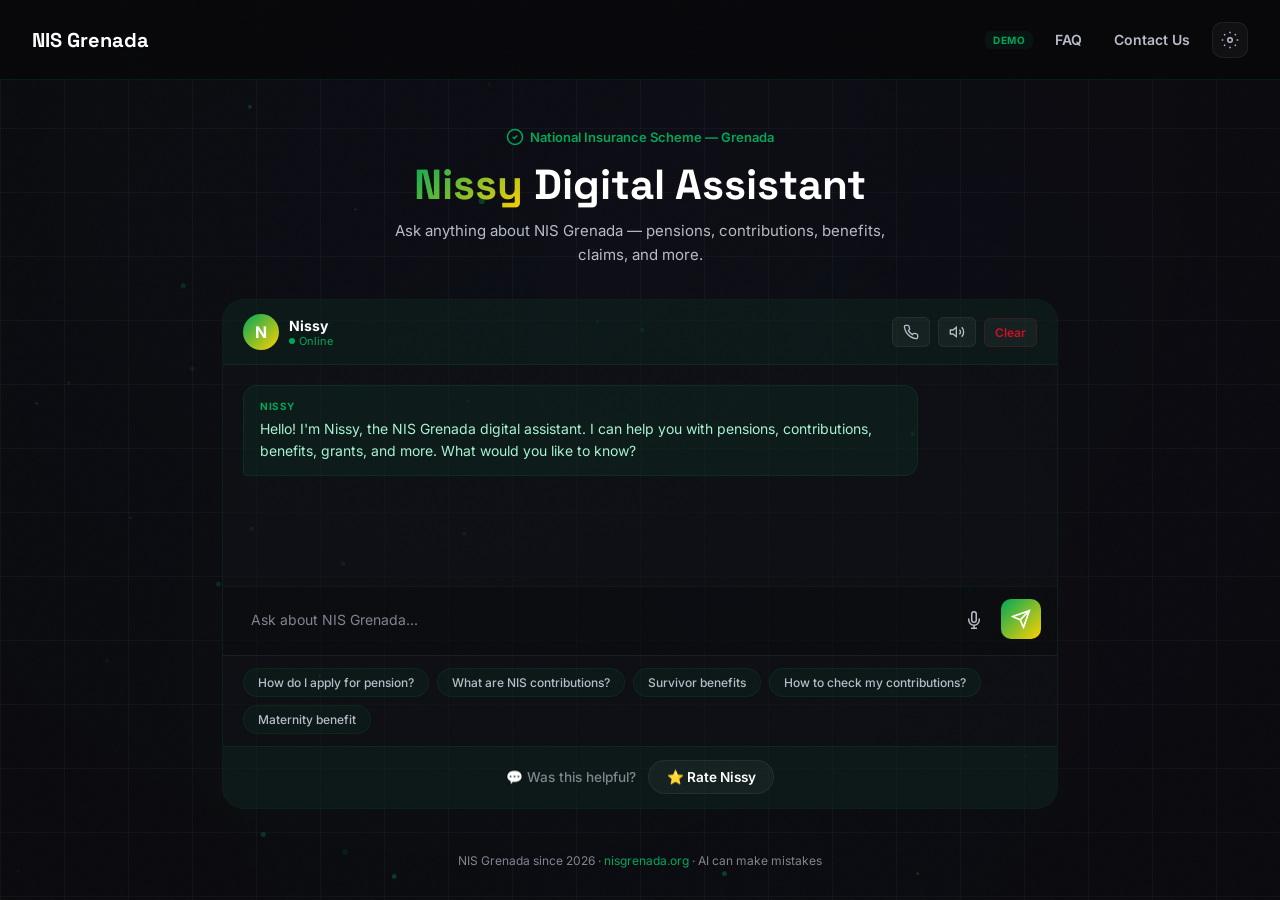
==== static/index.html @ af2987c2 "Update index.html" ====
<!DOCTYPE html>
<html lang="en" data-theme="dark">
<head>
<meta charset="UTF-8">
<link rel="icon" type="image/png" href="/static/favicon.png">
<meta name="viewport" content="width=device-width, initial-scale=1.0">
<title>NIS Grenada — Digital Assistant Demo</title>
<link rel="preconnect" href="https://fonts.googleapis.com">
<link rel="preconnect" href="https://fonts.gstatic.com" crossorigin>
<link href="https://fonts.googleapis.com/css2?family=Inter:wght@300;400;500;600;700;800&family=Space+Grotesk:wght@400;500;600;700&family=JetBrains+Mono:wght@400;500;600&display=swap" rel="stylesheet">
<style>
/* ─── Theme Variables ─── */
:root {
  --nis-primary: #00A859;
  --nis-primary-dark: #00854A;
  --nis-accent: #FFD100;
  --nis-accent-dark: #E6BC00;
  --nis-flag-red: #CE1126;
  --bg: #09090B;
  --bg2: #111318;
  --fg: #FFFFFF;
  --secondary: #B8BCC8;
  --muted: #80858F;
  --glass: rgba(255,255,255,.04);
  --glass-border: rgba(255,255,255,.06);
  --header-bg: rgba(9,9,11,.85);
  --chat-bg: rgba(17,19,24,.6);
  --chat-border: rgba(0,168,89,.1);
  --chat-header-bg: rgba(0,168,89,.06);
  --chat-header-border: rgba(0,168,89,.12);
  --msg-bot-bg: rgba(0,168,89,.08);
  --msg-bot-border: rgba(0,168,89,.12);
  --msg-bot-color: #a7f3d0;
  --msg-user-bg: rgba(255,209,0,.08);
  --msg-user-border: rgba(255,209,0,.12);
  --msg-user-color: #fde68a;
  --typing-bg: rgba(0,168,89,.06);
  --typing-border: rgba(0,168,89,.1);
  --input-bg: rgba(0,0,0,.2);
  --chip-bg: rgba(0,168,89,.06);
  --chip-border: rgba(0,168,89,.1);
  --chip-hover-bg: rgba(0,168,89,.12);
  --chip-hover-color: var(--nis-primary);
  --scrollbar-thumb: rgba(255,255,255,.08);
  --gradient-1: var(--nis-primary);
  --gradient-2: var(--nis-accent);
  --glow-color: var(--nis-primary);
  --rating-star-color: #f59e0b;
  --radius: 16px;
  --radius-lg: 22px;
  --radius-sm: 10px;
  --font-sans: 'Inter', -apple-system, BlinkMacSystemFont, sans-serif;
  --font-display: 'Space Grotesk', var(--font-sans);
  --max-w: 1320px;
}
[data-theme="light"] {
  --bg: #f5f5f7;
  --bg2: #ffffff;
  --fg: #1a1a2e;
  --secondary: #4a4a6a;
  --muted: #8888a0;
  --glass: rgba(0,0,0,.03);
  --glass-border: rgba(0,0,0,.06);
  --header-bg: rgba(255,255,255,.9);
  --chat-bg: rgba(255,255,255,.8);
  --chat-border: rgba(0,168,89,.15);
  --chat-header-bg: rgba(0,168,89,.04);
  --chat-header-border: rgba(0,168,89,.1);
  --msg-bot-bg: rgba(0,168,89,.06);
  --msg-bot-border: rgba(0,168,89,.12);
  --msg-bot-color: #065f46;
  --msg-user-bg: rgba(255,209,0,.06);
  --msg-user-border: rgba(255,209,0,.12);
  --msg-user-color: #92400e;
  --typing-bg: rgba(0,168,89,.04);
  --typing-border: rgba(0,168,89,.08);
  --input-bg: rgba(0,0,0,.03);
  --chip-bg: rgba(0,168,89,.04);
  --chip-border: rgba(0,168,89,.08);
  --chip-hover-bg: rgba(0,168,89,.08);
  --chip-hover-color: var(--nis-primary-dark);
  --scrollbar-thumb: rgba(0,0,0,.12);
  --gradient-1: var(--nis-primary-dark);
  --gradient-2: var(--nis-accent-dark);
  --glow-color: var(--nis-primary);
  --rating-star-color: #f59e0b;
}
[data-theme="purple"] {
  --bg: #0a0a12;
  --bg2: #12101e;
  --fg: #f0ecff;
  --secondary: #b8b0d4;
  --muted: #7a72a0;
  --glass: rgba(120,80,255,.04);
  --glass-border: rgba(120,80,255,.08);
  --header-bg: rgba(10,10,18,.85);
  --chat-bg: rgba(18,16,30,.7);
  --chat-border: rgba(120,80,255,.15);
  --chat-header-bg: rgba(120,80,255,.06);
  --chat-header-border: rgba(120,80,255,.12);
  --msg-bot-bg: rgba(120,80,255,.08);
  --msg-bot-border: rgba(120,80,255,.12);
  --msg-bot-color: #c4b5fd;
  --msg-user-bg: rgba(255,100,200,.08);
  --msg-user-border: rgba(255,100,200,.12);
  --msg-user-color: #f9a8d4;
  --typing-bg: rgba(120,80,255,.06);
  --typing-border: rgba(120,80,255,.1);
  --input-bg: rgba(0,0,0,.3);
  --chip-bg: rgba(120,80,255,.06);
  --chip-border: rgba(120,80,255,.1);
  --chip-hover-bg: rgba(120,80,255,.12);
  --chip-hover-color: #a78bfa;
  --scrollbar-thumb: rgba(120,80,255,.15);
  --gradient-1: #7c3aed;
  --gradient-2: #ec4899;
  --glow-color: #7c3aed;
  --nis-primary: #7c3aed;
  --nis-primary-dark: #6d28d9;
  --nis-accent: #ec4899;
  --nis-accent-dark: #db2777;
  --rating-star-color: #fbbf24;
}
[data-theme="ocean"] {
  --bg: #0a0e17;
  --bg2: #0f172a;
  --fg: #e0f2fe;
  --secondary: #94a3b8;
  --muted: #64748b;
  --glass: rgba(6,182,212,.04);
  --glass-border: rgba(6,182,212,.08);
  --header-bg: rgba(10,14,23,.85);
  --chat-bg: rgba(15,23,42,.7);
  --chat-border: rgba(6,182,212,.15);
  --chat-header-bg: rgba(6,182,212,.06);
  --chat-header-border: rgba(6,182,212,.12);
  --msg-bot-bg: rgba(6,182,212,.08);
  --msg-bot-border: rgba(6,182,212,.12);
  --msg-bot-color: #67e8f9;
  --msg-user-bg: rgba(34,211,238,.08);
  --msg-user-border: rgba(34,211,238,.12);
  --msg-user-color: #7dd3fc;
  --typing-bg: rgba(6,182,212,.06);
  --typing-border: rgba(6,182,212,.1);
  --input-bg: rgba(0,0,0,.3);
  --chip-bg: rgba(6,182,212,.06);
  --chip-border: rgba(6,182,212,.1);
  --chip-hover-bg: rgba(6,182,212,.12);
  --chip-hover-color: #22d3ee;
  --scrollbar-thumb: rgba(6,182,212,.15);
  --gradient-1: #06b6d4;
  --gradient-2: #3b82f6;
  --glow-color: #06b6d4;
  --nis-primary: #06b6d4;
  --nis-primary-dark: #0891b2;
  --nis-accent: #3b82f6;
  --nis-accent-dark: #2563eb;
  --rating-star-color: #fcd34d;
}
[data-theme="amber"] {
  --bg: #0f0b07;
  --bg2: #1a120a;
  --fg: #fef3c7;
  --secondary: #d4a574;
  --muted: #926d42;
  --glass: rgba(245,158,11,.04);
  --glass-border: rgba(245,158,11,.08);
  --header-bg: rgba(15,11,7,.85);
  --chat-bg: rgba(26,18,10,.7);
  --chat-border: rgba(245,158,11,.15);
  --chat-header-bg: rgba(245,158,11,.06);
  --chat-header-border: rgba(245,158,11,.12);
  --msg-bot-bg: rgba(245,158,11,.08);
  --msg-bot-border: rgba(245,158,11,.12);
  --msg-bot-color: #fde68a;
  --msg-user-bg: rgba(239,68,68,.08);
  --msg-user-border: rgba(239,68,68,.12);
  --msg-user-color: #fca5a5;
  --typing-bg: rgba(245,158,11,.06);
  --typing-border: rgba(245,158,11,.1);
  --input-bg: rgba(0,0,0,.3);
  --chip-bg: rgba(245,158,11,.06);
  --chip-border: rgba(245,158,11,.1);
  --chip-hover-bg: rgba(245,158,11,.12);
  --chip-hover-color: #fbbf24;
  --scrollbar-thumb: rgba(245,158,11,.15);
  --gradient-1: #f59e0b;
  --gradient-2: #ef4444;
  --glow-color: #f59e0b;
  --nis-primary: #f59e0b;
  --nis-primary-dark: #d97706;
  --nis-accent: #ef4444;
  --nis-accent-dark: #dc2626;
  --rating-star-color: #fbbf24;
}

/* ─── Reset ─── */
*{margin:0;padding:0;box-sizing:border-box}
html{scroll-behavior:smooth;-webkit-font-smoothing:antialiased}
body{font-family:var(--font-sans);background:var(--bg);color:var(--fg);min-height:100vh;overflow-x:hidden;transition:background .4s,color .4s}
a{color:inherit;text-decoration:none}
button{font:inherit;cursor:pointer;border:none;background:none;color:inherit}

/* ─── Background Layers ─── */
.bg-layers{position:fixed;inset:0;pointer-events:none;z-index:0}
.bg-glow{position:absolute;border-radius:50%;filter:blur(350px);opacity:.08;pointer-events:none}
.bg-glow-1{width:700px;height:700px;background:#3B82F6;top:-200px;left:10%;animation:glowFloat 20s ease-in-out infinite}
.bg-glow-2{width:500px;height:500px;background:#7C4DFF;top:10%;right:5%;animation:glowFloat 25s ease-in-out infinite 5s}
.bg-glow-3{width:600px;height:600px;background:#0a0f1a;top:40%;left:50%;transform:translateX(-50%);animation:glowFloat 18s ease-in-out infinite 10s}
.bg-glow-4{width:500px;height:500px;background:#3B82F6;bottom:0;left:30%;animation:glowFloat 22s ease-in-out infinite 8s}
@keyframes glowFloat{0%,100%{transform:translate(0,0)}50%{transform:translate(30px,-40px)}}
.bg-noise{position:absolute;inset:0;background-image:url("data:image/svg+xml,%3Csvg viewBox='0 0 256 256' xmlns='http://www.w3.org/2000/svg'%3E%3Cfilter id='n'%3E%3CfeTurbulence type='fractalNoise' baseFrequency='.85' numOctaves='4' stitchTiles='stitch'/%3E%3C/filter%3E%3Crect width='100%25' height='100%25' filter='url(%23n)' opacity='.03'/%3E%3C/svg%3E");background-size:200px}
.bg-grid{position:absolute;inset:0;background-image:linear-gradient(rgba(255,255,255,.03) 1px,transparent 1px),linear-gradient(90deg,rgba(255,255,255,.03) 1px,transparent 1px);background-size:64px 64px;animation:gridScroll 80s linear infinite}
@keyframes gridScroll{to{background-position:64px 64px}}
#bg-particles{position:absolute;inset:0;width:100%;height:100%}

/* ─── Layout ─── */
.demo-page{display:flex;flex-direction:column;min-height:100vh;position:relative;z-index:1}
.demo-header{position:fixed;top:0;left:0;right:0;z-index:100;height:80px;background:var(--header-bg);backdrop-filter:blur(20px);-webkit-backdrop-filter:blur(20px);border-bottom:1px solid var(--chat-header-border);display:flex;align-items:center;padding:0 32px;transition:background .4s,border-color .4s}
.demo-header-inner{max-width:var(--max-w);margin:0 auto;width:100%;display:flex;align-items:center;justify-content:space-between}
.demo-logo{display:flex;align-items:center;gap:12px;font-family:var(--font-display);font-size:20px;font-weight:700;text-decoration:none;color:var(--fg);transition:color .4s}
.demo-nav{display:flex;align-items:center;gap:12px}
.demo-nav a{font-size:14px;font-weight:600;color:var(--secondary);text-decoration:none;transition:color .2s}
.demo-nav a:hover{color:var(--nis-primary)}
.demo-nav .badge{font-size:10px;font-weight:700;letter-spacing:.05em;text-transform:uppercase;padding:3px 8px;border-radius:6px;background:var(--msg-bot-bg);color:var(--nis-primary)}
.demo-nav a.nav-link{padding:6px 10px;border-radius:8px}
.demo-nav a.nav-link:hover{color:var(--nis-primary);background:var(--chip-hover-bg)}
.demo-nav a.nav-link.active{color:var(--nis-primary);background:var(--chip-hover-bg)}

/* ─── Theme Picker ─── */
.theme-btn{position:relative;width:36px;height:36px;border-radius:10px;background:var(--glass);border:1px solid var(--glass-border);cursor:pointer;display:flex;align-items:center;justify-content:center;transition:all .2s;color:var(--secondary)}
.theme-btn:hover{background:var(--chip-hover-bg);color:var(--nis-primary);border-color:var(--chip-border)}
.theme-btn svg{width:18px;height:18px}
.theme-picker{position:absolute;top:calc(100% + 8px);right:0;background:var(--bg2);border:1px solid var(--glass-border);border-radius:14px;padding:8px;box-shadow:0 16px 48px rgba(0,0,0,.4);display:none;z-index:200;min-width:180px}
.theme-picker.open{display:block}
.theme-option{display:flex;align-items:center;gap:10px;padding:8px 12px;border-radius:8px;cursor:pointer;transition:all .2s;border:none;background:none;color:var(--secondary);font-size:13px;font-weight:500;width:100%;text-align:left}
.theme-option:hover{background:var(--glass);color:var(--fg)}
.theme-option.active{background:var(--chip-hover-bg);color:var(--nis-primary)}
.theme-swatch{width:20px;height:20px;border-radius:50%;flex-shrink:0;border:2px solid var(--glass-border)}
.theme-swatch-dark{background:linear-gradient(135deg,#09090B,#1a1a2e)}
.theme-swatch-light{background:linear-gradient(135deg,#f5f5f7,#ffffff)}
.theme-swatch-purple{background:linear-gradient(135deg,#0a0a12,#7c3aed)}
.theme-swatch-ocean{background:linear-gradient(135deg,#0a0e17,#06b6d4)}
.theme-swatch-amber{background:linear-gradient(135deg,#0f0b07,#f59e0b)}
.theme-check{margin-left:auto;color:var(--nis-primary);display:none}
.theme-option.active .theme-check{display:block}

/* ─── Main Content ─── */
.demo-main{flex:1;display:flex;flex-direction:column;padding-top:80px;max-width:900px;margin:0 auto;width:100%;padding-left:32px;padding-right:32px}
.demo-hero{text-align:center;padding:48px 0 32px}
.demo-hero h1{font-family:var(--font-display);font-size:clamp(28px,4vw,42px);font-weight:800;margin-bottom:8px}
.demo-hero h1 span{background:linear-gradient(135deg,var(--gradient-1),var(--gradient-2));-webkit-background-clip:text;-webkit-text-fill-color:transparent;background-clip:text}
.demo-hero p{color:var(--secondary);font-size:15px;max-width:500px;margin:0 auto;line-height:1.6}
.demo-hero .nis-brand{display:flex;align-items:center;justify-content:center;gap:6px;margin-bottom:12px;font-size:13px;color:var(--nis-primary);font-weight:600}
.demo-hero .nis-brand svg{width:18px;height:18px}

/* ─── Chat Container ─── */
.chat-container{flex:1;display:flex;flex-direction:column;background:var(--chat-bg);border:1px solid var(--chat-border);border-radius:var(--radius-lg);overflow:hidden;min-height:500px;max-height:600px;margin-bottom:24px;transition:background .4s,border-color .4s}
.chat-header{display:flex;align-items:center;gap:10px;padding:14px 20px;background:var(--chat-header-bg);border-bottom:1px solid var(--chat-header-border);transition:background .4s,border-color .4s}
.chat-header-avatar{width:36px;height:36px;border-radius:50%;background:linear-gradient(135deg,var(--gradient-1),var(--gradient-2));display:flex;align-items:center;justify-content:center;font-size:16px;font-weight:700;color:#fff;transition:background .4s;overflow:hidden}
.chat-header-avatar img{width:100%;height:100%;object-fit:cover}
.chat-header-info{flex:1;min-width:0}
.chat-header-name{font-size:14px;font-weight:700;color:var(--fg)}
.chat-header-status{font-size:11px;color:var(--nis-primary);display:flex;align-items:center;gap:4px}
.chat-header-status .dot{width:6px;height:6px;border-radius:50%;background:var(--nis-primary);animation:pulse 2s infinite}
@keyframes pulse{0%,100%{opacity:1}50%{opacity:.4}}
.chat-header-actions{display:flex;gap:8px;align-items:center}
.chat-header-actions button{padding:6px 10px;border-radius:6px;font-size:12px;font-weight:600;background:var(--glass);color:var(--secondary);border:1px solid var(--glass-border);cursor:pointer;transition:all .2s;display:flex;align-items:center;justify-content:center}
.chat-header-actions button:hover{background:var(--chip-hover-bg);color:var(--fg)}
.chat-header-actions .btn-clear{color:var(--nis-flag-red);border-color:rgba(206,17,38,.2)}
.chat-header-actions .btn-clear:hover{background:rgba(206,17,38,.1)}
.chat-header-actions button svg{width:16px;height:16px}

/* ─── Messages ─── */
.chat-messages{flex:1;overflow-y:auto;padding:20px;display:flex;flex-direction:column;gap:12px;scroll-behavior:smooth}
.chat-messages::-webkit-scrollbar{width:5px}
.chat-messages::-webkit-scrollbar-thumb{background:var(--scrollbar-thumb);border-radius:10px}
.chat-messages::-webkit-scrollbar-track{background:transparent}
.msg{max-width:85%;padding:12px 16px;border-radius:14px;font-size:14px;line-height:1.6;word-break:break-word;animation:msgIn .25s ease-out;transition:background .4s,border-color .4s,color .4s}
@keyframes msgIn{from{opacity:0;transform:translateY(8px)}to{opacity:1;transform:translateY(0)}}
.msg-bot{background:var(--msg-bot-bg);border:1px solid var(--msg-bot-border);color:var(--msg-bot-color);align-self:flex-start;border-bottom-left-radius:4px}
.msg-bot .msg-role{font-size:10px;font-weight:700;text-transform:uppercase;letter-spacing:.05em;color:var(--nis-primary);margin-bottom:4px;display:block}
.msg-user{background:var(--msg-user-bg);border:1px solid var(--msg-user-border);color:var(--msg-user-color);align-self:flex-end;border-bottom-right-radius:4px}
.msg-user .msg-role{font-size:10px;font-weight:700;text-transform:uppercase;letter-spacing:.05em;color:var(--nis-accent);margin-bottom:4px;display:block;text-align:right}
.msg-bot ul,.msg-user ul{margin:6px 0;padding-left:18px;display:flex;flex-direction:column;gap:3px}
.msg-bot ul li,.msg-user ul li{font-size:13px;line-height:1.5;padding:2px 0}
.msg-bot p,.msg-user p{margin:4px 0;line-height:1.6}
.msg-context{margin-top:8px;padding:8px 12px;background:rgba(0,168,89,.04);border-left:3px solid var(--nis-primary);border-radius:0 6px 6px 0;font-size:12px;color:var(--secondary);line-height:1.5}

/* ─── Typing ─── */
.typing{align-self:flex-start;display:flex;align-items:center;gap:6px;padding:14px 20px;background:var(--typing-bg);border:1px solid var(--typing-border);border-radius:14px;border-bottom-left-radius:4px}
.typing-dot{width:8px;height:8px;border-radius:50%;background:var(--nis-primary);animation:typingBounce 1.2s ease-in-out infinite}
.typing-dot:nth-child(2){animation-delay:.2s}
.typing-dot:nth-child(3){animation-delay:.4s}
@keyframes typingBounce{0%,60%,100%{transform:translateY(0)}30%{transform:translateY(-6px)}}

/* ─── Input ─── */
.chat-input{display:flex;gap:0;border-top:1px solid var(--chat-border);padding:12px 16px;background:var(--input-bg);transition:background .4s,border-color .4s}
.chat-input textarea{flex:1;background:transparent;border:none;padding:10px 12px;color:var(--fg);font-size:14px;font-family:var(--font-sans);outline:none;resize:none;line-height:1.5;max-height:120px;transition:color .4s}
.chat-input textarea::placeholder{color:var(--muted)}
.chat-input textarea::-webkit-scrollbar{width:4px}
.chat-input textarea::-webkit-scrollbar-thumb{background:var(--scrollbar-thumb);border-radius:10px}
.chat-input-actions{display:flex;align-items:flex-end;gap:8px;padding-bottom:4px}
.chat-input-actions button{width:40px;height:40px;border-radius:10px;display:flex;align-items:center;justify-content:center;background:linear-gradient(135deg,var(--gradient-1),var(--gradient-2));color:#fff;border:none;cursor:pointer;transition:all .2s}
.chat-input-actions button:hover{transform:scale(1.05);box-shadow:0 4px 16px var(--glow-color)}
.chat-input-actions button:disabled{opacity:.4;cursor:not-allowed;transform:none;box-shadow:none}
.chat-input-actions button svg{width:20px;height:20px}
#voiceNoteBtn{background:transparent;border:none;color:var(--secondary);cursor:pointer;width:38px;height:38px;border-radius:50%;display:flex;align-items:center;justify-content:center;transition:all .2s;flex-shrink:0}
#voiceNoteBtn svg{width:18px;height:18px}
#voiceNoteBtn:hover{color:var(--fg);background:var(--chip-hover-bg)}
#voiceNoteBtn.recording{color:#fff;background:#ef4444;animation:voicePulse 1.2s ease-in-out infinite}

/* ─── Voice ─── */
.voice-active{animation:voicePulse 1.5s ease-in-out infinite}
@keyframes voicePulse{0%,100%{box-shadow:0 0 0 0 rgba(239,68,68,.4)}50%{box-shadow:0 0 0 8px rgba(239,68,68,0)}}
.voice-status{font-size:10px;color:#ef4444;font-weight:600;display:none;align-items:center;gap:4px}
.voice-status.active{display:flex}
.voice-status .dot{width:6px;height:6px;border-radius:50%;background:#ef4444;animation:pulse 1s infinite}
.voice-status.listening{color:#22c55e}
.voice-status.listening .dot{background:#22c55e}

/* ─── Suggestion Chips ─── */
.suggestion-chips{display:flex;gap:8px;padding:12px 20px;border-top:1px solid var(--glass-border);flex-wrap:wrap}
.suggestion-chip{padding:6px 14px;border-radius:100px;font-size:12px;font-weight:500;background:var(--chip-bg);border:1px solid var(--chip-border);color:var(--secondary);cursor:pointer;transition:all .2s;white-space:nowrap}
.suggestion-chip:hover{background:var(--chip-hover-bg);color:var(--chip-hover-color);border-color:var(--chip-border)}

/* ─── Rating Bar ─── */
.rating-bar{padding:0.85rem 2.5rem;border-top:1px solid var(--chat-border);background:var(--chat-header-bg);display:flex;align-items:center;justify-content:center;gap:0.75rem;flex-wrap:wrap}
.rating-bar-label{font-size:0.85rem;color:var(--muted);font-weight:500}
.rating-bar-btn{background:var(--glass);color:var(--fg);border:1px solid var(--glass-border);padding:0.5rem 1.1rem;border-radius:20px;font-size:0.85rem;font-weight:600;cursor:pointer;transition:0.2s;display:flex;align-items:center;gap:0.4rem}
.rating-bar-btn:hover{background:var(--nis-primary);color:#fff;border-color:var(--nis-primary);transform:translateY(-1px)}
.rating-bar-btn:disabled{opacity:0.5;cursor:not-allowed;transform:none}

/* ─── Rating Modal ─── */
.modal-overlay{position:fixed;top:0;left:0;width:100%;height:100%;background:rgba(0,0,0,0.7);display:none;align-items:center;justify-content:center;z-index:1000;backdrop-filter:blur(4px)}
.modal-overlay.open{display:flex}
.rating-modal-content{background:var(--bg2);border:1px solid var(--glass-border);border-radius:calc(var(--radius-lg) * 1.5);width:90%;max-width:420px;height:auto;padding:2rem;display:flex;flex-direction:column;align-items:center;gap:1.25rem;text-align:center;animation:slideUp 0.3s ease}
@keyframes slideUp{from{opacity:0;transform:translateY(20px)}to{opacity:1;transform:translateY(0)}}
.rating-modal-content h3{font-family:var(--font-display);font-size:1.4rem;color:var(--fg);margin:0}
.rating-modal-content p{font-size:0.9rem;color:var(--muted);margin:0}
.close-modal{align-self:flex-end;background:none;border:none;color:var(--muted);font-size:1.75rem;cursor:pointer;line-height:1;padding:0;margin-bottom:-1rem}
.close-modal:hover{color:var(--nis-primary)}
.star-row{display:flex;gap:0.4rem;font-size:2.25rem}
.star-btn{background:none;border:none;cursor:pointer;padding:0;line-height:1;filter:grayscale(100%) opacity(0.4);transition:transform 0.15s ease,filter 0.15s ease}
.star-btn:hover{transform:scale(1.15)}
.star-btn.selected{filter:none;transform:scale(1.1)}
.star-btn.submitted{cursor:default;filter:grayscale(100%) opacity(0.4)}
.star-btn.submitted:hover{transform:none}
.rating-comment{width:100%;background:var(--bg);border:1px solid var(--glass-border);color:var(--fg);padding:0.75rem 1rem;border-radius:var(--radius-sm);font-size:0.9rem;font-family:'Inter',sans-serif;resize:none;outline:none}
.rating-comment:focus{border-color:var(--nis-primary)}
.rating-submit-btn{background:var(--nis-primary);color:#fff;border:none;padding:0.8rem 1.75rem;border-radius:var(--radius-sm);font-weight:600;font-size:0.95rem;cursor:pointer;transition:0.2s;width:100%}
.rating-submit-btn:hover{background:var(--nis-primary-dark);transform:translateY(-1px)}
.rating-submit-btn:disabled{opacity:0.5;cursor:not-allowed;transform:none}
.rating-thanks{font-size:0.95rem;color:var(--fg);font-weight:600;display:none}
.rating-thanks.show{display:block}

/* ─── Call Overlay ─── */
.call-overlay{position:fixed;top:0;left:0;right:0;bottom:0;background:rgba(0,0,0,.6);display:none;align-items:center;justify-content:center;z-index:500;backdrop-filter:blur(4px)}
.call-overlay.active{display:flex}
.call-card{background:var(--bg2);border:1px solid var(--glass-border);border-radius:20px;padding:32px 40px;text-align:center;min-width:280px;box-shadow:0 24px 64px rgba(0,0,0,.5)}
.call-avatar{width:72px;height:72px;border-radius:50%;background:linear-gradient(135deg,var(--gradient-1),var(--gradient-2));display:flex;align-items:center;justify-content:center;font-size:28px;font-weight:700;color:#fff;margin:0 auto 16px;overflow:hidden}
.call-avatar img{width:100%;height:100%;object-fit:cover}
.call-name{font-size:18px;font-weight:700;color:var(--fg);margin-bottom:4px}
.call-status{font-size:13px;color:var(--nis-primary);margin-bottom:24px}
.call-timer{font-size:48px;font-weight:700;color:var(--fg);font-variant-numeric:tabular-nums;margin-bottom:24px;letter-spacing:2px}
.call-actions{display:flex;align-items:center;justify-content:center;gap:24px}
.call-btn{width:56px;height:56px;border-radius:50%;border:none;cursor:pointer;display:flex;align-items:center;justify-content:center;transition:all .2s}
.call-btn.hangup{background:rgba(239,68,68,.15);color:#ef4444}
.call-btn.hangup:hover{background:rgba(239,68,68,.3)}
.call-btn.hangup svg{width:24px;height:24px}
.call-btn.mute{background:var(--glass);color:var(--secondary);border:1px solid var(--glass-border)}
.call-btn.mute:hover{background:var(--chip-hover-bg);color:var(--fg)}
.call-btn.mute svg{width:20px;height:20px}
.call-btn.mute.muted{background:rgba(239,68,68,.15);color:#ef4444;border-color:rgba(239,68,68,.3)}

/* ─── Error ─── */
.error-msg{align-self:center;padding:8px 16px;border-radius:8px;font-size:12px;background:rgba(206,17,38,.1);border:1px solid rgba(206,17,38,.2);color:#fca5a5}

/* ─── Footer ─── */
.demo-footer{text-align:center;padding:20px 0 32px;font-size:12px;color:var(--muted);transition:color .4s}
.demo-footer a{color:var(--nis-primary);text-decoration:none}
.demo-footer a:hover{text-decoration:underline}

/* ─── Responsive ─── */
@media (max-width:768px){
  .demo-header{padding:0 16px}
  .demo-main{padding-left:16px;padding-right:16px}
  .chat-container{max-height:70vh;min-height:400px}
  .chat-header-actions button{padding:4px 8px;font-size:10px}
  .rating-bar{padding:0.65rem 1.5rem}
  .star-row{font-size:1.9rem}
  .rating-modal-content{padding:1.5rem}
  .call-card{padding:24px 28px;min-width:240px}
  .call-timer{font-size:36px}
}
@media (max-width:480px){
  .demo-nav .badge{display:none}
  .chat-header-actions .btn-clear{display:none}
}
</style>
</head>
<body>
<div class="bg-layers" aria-hidden="true">
  <div class="bg-noise"></div>
  <div class="bg-grid"></div>
  <canvas id="bg-particles"></canvas>
  <div class="bg-glow bg-glow-1"></div>
  <div class="bg-glow bg-glow-2"></div>
  <div class="bg-glow bg-glow-3"></div>
  <div class="bg-glow bg-glow-4"></div>
</div>

<div class="demo-page">
  <!-- Header -->
  <header class="demo-header">
    <div class="demo-header-inner">
      <a href="/" class="demo-logo">
        <img src="/static/nav-logo.png" alt="NIS Grenada" style="width:36px;height:36px;border-radius:9px;object-fit:cover;box-shadow:0 4px 14px rgba(0,0,0,.3);" onerror="this.style.display='none'">
        <span>NIS Grenada</span>
      </a>
      <nav class="demo-nav">
        <span class="badge">Demo</span>
        <a href="/static/faq.html" class="nav-link">FAQ</a>
        <a href="/static/contact.html" class="nav-link">Contact Us</a>
        <div style="position:relative">
          <button class="theme-btn" id="themeBtn" onclick="toggleThemePicker()" title="Change theme" aria-label="Change theme">
            <svg viewBox="0 0 24 24" fill="none" stroke="currentColor" stroke-width="2"><circle cx="12" cy="12" r="3"/><path d="M12 1v2M12 21v2M4.22 4.22l1.42 1.42M18.36 18.36l1.42 1.42M1 12h2M21 12h2M4.22 19.78l1.42-1.42M18.36 5.64l1.42-1.42"/></svg>
          </button>
          <div class="theme-picker" id="themePicker">
            <button class="theme-option active" data-theme-val="dark" onclick="setTheme('dark')">
              <span class="theme-swatch theme-swatch-dark"></span> Dark
              <span class="theme-check">✓</span>
            </button>
            <button class="theme-option" data-theme-val="light" onclick="setTheme('light')">
              <span class="theme-swatch theme-swatch-light"></span> Light
              <span class="theme-check">✓</span>
            </button>
            <button class="theme-option" data-theme-val="purple" onclick="setTheme('purple')">
              <span class="theme-swatch theme-swatch-purple"></span> Purple
              <span class="theme-check">✓</span>
            </button>
            <button class="theme-option" data-theme-val="ocean" onclick="setTheme('ocean')">
              <span class="theme-swatch" style="background:linear-gradient(135deg,#0a0e17,#06b6d4)"></span> Ocean
              <span class="theme-check">✓</span>
            </button>
            <button class="theme-option" data-theme-val="amber" onclick="setTheme('amber')">
              <span class="theme-swatch" style="background:linear-gradient(135deg,#0f0b07,#f59e0b)"></span> Amber
              <span class="theme-check">✓</span>
            </button>
          </div>
        </div>
      </nav>
    </div>
  </header>

  <!-- Main -->
  <main class="demo-main">
    <!-- Hero -->
    <section class="demo-hero">
      <div class="nis-brand">
        <svg viewBox="0 0 24 24" fill="none" stroke="currentColor" stroke-width="2"><circle cx="12" cy="12" r="10"/><path d="M9 12l2 2 4-4"/></svg>
        National Insurance Scheme — Grenada
      </div>
      <h1><span>Nissy</span> Digital Assistant</h1>
      <p>Ask anything about NIS Grenada — pensions, contributions, benefits, claims, and more.</p>
    </section>

    <!-- Chat -->
    <div class="chat-container">
      <div class="chat-header">
        <div class="chat-header-avatar">
          <img src="/static/chat-pfp.png" alt="Nissy" onerror="this.style.display='none'; this.parentElement.textContent='N'">
        </div>
        <div class="chat-header-info">
          <div class="chat-header-name">Nissy</div>
          <div class="chat-header-status"><span class="dot"></span> Online</div>
        </div>
        <div class="chat-header-actions">
          <div class="voice-status" id="voiceStatus"><span class="dot"></span> Voice</div>
          <button onclick="toggleVoiceCall()" id="voiceCallBtn" title="Voice call" aria-label="Toggle voice call">
            <svg width="18" height="18" viewBox="0 0 24 24" fill="none" stroke="currentColor" stroke-width="2"><path d="M22 16.92v3a2 2 0 01-2.18 2 19.79 19.79 0 01-8.63-3.07 19.5 19.5 0 01-6-6 19.79 19.79 0 01-3.07-8.67A2 2 0 014.11 2h3a2 2 0 012 1.72c.127.96.361 1.903.7 2.81a2 2 0 01-.45 2.11L8.09 9.91a16 16 0 006 6l1.27-1.27a2 2 0 012.11-.45c.907.339 1.85.573 2.81.7A2 2 0 0122 16.92z"/></svg>
          </button>
          <button onclick="toggleTTS()" id="ttsBtn" title="Text-to-Speech" aria-label="Toggle TTS">
            <svg width="18" height="18" viewBox="0 0 24 24" fill="none" stroke="currentColor" stroke-width="2"><polygon points="11 5 6 9 2 9 2 15 6 15 11 19 11 5"/><path d="M19.07 4.93a10 10 0 010 14.14M15.54 8.46a5 5 0 010 7.07"/></svg>
          </button>
          <button onclick="clearChat()" class="btn-clear" title="Clear conversation">Clear</button>
        </div>
      </div>

      <div class="chat-messages" id="chatMessages">
        <div class="msg msg-bot">
          <span class="msg-role">Nissy</span>
          <span>Hello! I'm Nissy, the NIS Grenada digital assistant. I can help you with pensions, contributions, benefits, grants, and more. What would you like to know?</span>
        </div>
      </div>

      <form class="chat-input" id="chatForm" onsubmit="return sendMessage(event)">
        <textarea id="chatInput" rows="1" placeholder="Ask about NIS Grenada..." oninput="autoResize(this)" onkeydown="if(event.key==='Enter'&&!event.shiftKey){event.preventDefault();sendMessage(event)}"></textarea>
        <div class="chat-input-actions">
          <button type="button" id="voiceNoteBtn" onclick="toggleVoiceNote()" title="Voice note → text" aria-label="Voice note to text">
            <svg viewBox="0 0 24 24" fill="none" stroke="currentColor" stroke-width="2"><path d="M12 1a3 3 0 00-3 3v8a3 3 0 006 0V4a3 3 0 00-3-3z"/><path d="M19 10v2a7 7 0 01-14 0v-2"/><line x1="12" y1="19" x2="12" y2="23"/><line x1="8" y1="23" x2="16" y2="23"/></svg>
          </button>
          <button type="submit" id="sendBtn" aria-label="Send message">
            <svg viewBox="0 0 24 24" fill="none" stroke="currentColor" stroke-width="2"><line x1="22" y1="2" x2="11" y2="13"/><polygon points="22 2 15 22 11 13 2 9 22 2"/></svg>
          </button>
        </div>
      </form>

      <div class="suggestion-chips" id="suggestionChips">
        <span class="suggestion-chip" onclick="quickQuestion(this)">How do I apply for pension?</span>
        <span class="suggestion-chip" onclick="quickQuestion(this)">What are NIS contributions?</span>
        <span class="suggestion-chip" onclick="quickQuestion(this)">Survivor benefits</span>
        <span class="suggestion-chip" onclick="quickQuestion(this)">How to check my contributions?</span>
        <span class="suggestion-chip" onclick="quickQuestion(this)">Maternity benefit</span>
      </div>

      <!-- ⭐ RATING BAR -->
      <div class="rating-bar">
        <span class="rating-bar-label">💬 Was this helpful?</span>
        <button class="rating-bar-btn" id="ratingBarBtn" onclick="openRatingModal()">⭐ Rate Nissy</button>
        <span id="ratingThanksMsg" style="display:none; font-size:0.85rem; color:var(--nis-primary); font-weight:600;">🙏 Thanks for your feedback!</span>
      </div>
    </div>

    <!-- Call Overlay -->
    <div class="call-overlay" id="callOverlay">
      <div class="call-card">
        <div class="call-avatar">
          <img src="/static/favicon-64.png" alt="Nissy" onerror="this.style.display='none'; this.parentElement.textContent='N'">
        </div>
        <div class="call-name">Nissy</div>
        <div class="call-status" id="callStatus">Connected</div>
        <div class="call-timer" id="callTimer">00:00</div>
        <div class="call-actions">
          <button class="call-btn mute" id="muteBtn" onclick="toggleMute()" title="Mute">
            <svg viewBox="0 0 24 24" fill="none" stroke="currentColor" stroke-width="2"><polygon points="11 5 6 9 2 9 2 15 6 15 11 19 11 5"/><path d="M15.54 8.46a5 5 0 010 7.07"/><path d="M17.71 12.29a10 10 0 010 14.14M19.07 4.93a16 16 0 010 22.14"/></svg>
          </button>
          <button class="call-btn hangup" onclick="endVoiceCall()" title="End call">
            <svg viewBox="0 0 24 24" fill="none" stroke="currentColor" stroke-width="2"><path d="M22 16.92v3a2 2 0 01-2.18 2 19.79 19.79 0 01-8.63-3.07 19.5 19.5 0 01-6-6 19.79 19.79 0 01-3.07-8.67A2 2 0 014.11 2h3a2 2 0 012 1.72c.127.96.361 1.903.7 2.81a2 2 0 01-.45 2.11L8.09 9.91a16 16 0 006 6l1.27-1.27a2 2 0 012.11-.45c.907.339 1.85.573 2.81.7A2 2 0 0122 16.92z"/></svg>
          </button>
        </div>
      </div>
    </div>

    <!-- ⭐ RATING MODAL -->
    <div class="modal-overlay" id="ratingModal" onclick="if(event.target===this) closeRatingModal()">
      <div class="rating-modal-content">
        <button class="close-modal" onclick="closeRatingModal()">×</button>
        <h3>⭐ Rate your experience</h3>
        <p>How helpful was Nissy today? Tap a star from 1 (not helpful) to 5 (very helpful).</p>

        <div class="star-row" id="starRow">
          <button class="star-btn" onclick="selectStar(1)" data-value="1">⭐</button>
          <button class="star-btn" onclick="selectStar(2)" data-value="2">⭐</button>
          <button class="star-btn" onclick="selectStar(3)" data-value="3">⭐</button>
          <button class="star-btn" onclick="selectStar(4)" data-value="4">⭐</button>
          <button class="star-btn" onclick="selectStar(5)" data-value="5">⭐</button>
        </div>

        <textarea class="rating-comment" id="ratingComment" rows="3" placeholder="Optional: tell us more (optional)"></textarea>

        <button class="rating-submit-btn" id="ratingSubmitBtn" onclick="submitRating()" disabled>Submit Rating</button>

        <div class="rating-thanks" id="ratingThanks">🙏 Thanks for your feedback!</div>
      </div>
    </div>

    <footer class="demo-footer">
      NIS Grenada since 2026 &middot; <a href="https://nisgrenada.org" target="_blank" rel="noopener">nisgrenada.org</a> &middot; AI can make mistakes
    </footer>
  </main>
</div>

<script>
(function(){
'use strict';

// ─── Session ID ───
const sessionId = crypto.randomUUID ? crypto.randomUUID() : 'session-' + Date.now();

// ─── Rating State ───
let selectedStars = 0;
let lastBotResponse = '';
let ratingSubmitted = false;

// ─── DOM Helpers ───
function $(s){return document.querySelector(s)}
function $$(s){return document.querySelectorAll(s)}

// ─── Keep API Warm ───
setInterval(function() {
  fetch('/api/demo/chat', { 
    method: 'POST', 
    headers: { 'Content-Type': 'application/json' }, 
    body: JSON.stringify({ message: 'ping', session_id: sessionId }) 
  }).catch(function(){});
}, 45000);

const THEME_KEY = 'nis_demo_theme';

// ─── Theme System ───
const savedTheme = localStorage.getItem(THEME_KEY) || 'dark';
document.documentElement.setAttribute('data-theme', savedTheme);
document.querySelectorAll('.theme-option').forEach(el => {
  el.classList.toggle('active', el.dataset.themeVal === savedTheme);
});

window.setTheme = function(name) {
  document.documentElement.setAttribute('data-theme', name);
  localStorage.setItem(THEME_KEY, name);
  document.querySelectorAll('.theme-option').forEach(el => {
    el.classList.toggle('active', el.dataset.themeVal === name);
  });
  closeThemePicker();
  restartParticles(name);
};

window.toggleThemePicker = function() {
  const picker = $('#themePicker');
  picker.classList.toggle('open');
};

window.closeThemePicker = function() {
  const picker = $('#themePicker');
  picker.classList.remove('open');
};

document.addEventListener('click', function(e) {
  if (!e.target.closest('.theme-btn') && !e.target.closest('.theme-picker')) {
    const picker = $('#themePicker');
    if (picker) picker.classList.remove('open');
  }
});

// ─── Rating Modal Functions ───
window.openRatingModal = function() {
  if (ratingSubmitted) {
    const thanksMsg = document.getElementById('ratingThanksMsg');
    if (thanksMsg) thanksMsg.style.display = 'inline';
    return;
  }
  document.getElementById('ratingModal').classList.add('open');
  selectedStars = 0;
  document.querySelectorAll('#starRow .star-btn').forEach(b => b.classList.remove('selected'));
  document.getElementById('ratingSubmitBtn').disabled = true;
  document.getElementById('ratingComment').value = '';
  document.getElementById('ratingThanks').classList.remove('show');
};

window.closeRatingModal = function() {
  document.getElementById('ratingModal').classList.remove('open');
};

window.selectStar = function(value) {
  selectedStars = value;
  const stars = document.querySelectorAll('#starRow .star-btn');
  stars.forEach((starBtn) => {
    const starValue = parseInt(starBtn.getAttribute('data-value'));
    if (starValue <= value) {
      starBtn.classList.add('selected');
    } else {
      starBtn.classList.remove('selected');
    }
  });
  document.getElementById('ratingSubmitBtn').disabled = false;
};

window.submitRating = async function() {
  if (selectedStars === 0 || ratingSubmitted) return;

  const submitBtn = document.getElementById('ratingSubmitBtn');
  submitBtn.disabled = true;
  submitBtn.textContent = 'Sending...';

  const comment = document.getElementById('ratingComment').value.trim();

  try {
    const response = await fetch('/api/rate', {
      method: 'POST',
      headers: { 'Content-Type': 'application/json' },
      body: JSON.stringify({
        session_id: sessionId,
        rating: selectedStars,
        comment: comment,
        response_text: lastBotResponse || 'General feedback',
      }),
    });

    const data = await response.json();
    if (data.ok) {
      ratingSubmitted = true;
      document.getElementById('ratingSubmitBtn').style.display = 'none';
      document.getElementById('ratingThanks').classList.add('show');
      
      const barBtn = document.getElementById('ratingBarBtn');
      if (barBtn) {
        barBtn.textContent = '✅ Rated!';
        barBtn.disabled = true;
      }
      
      const thanksMsg = document.getElementById('ratingThanksMsg');
      if (thanksMsg) thanksMsg.style.display = 'inline';

      setTimeout(() => {
        closeRatingModal();
      }, 2000);
    } else {
      submitBtn.disabled = false;
      submitBtn.textContent = 'Submit Rating';
      alert('Sorry, we couldn\'t save your rating. Please try again.');
    }
  } catch (err) {
    submitBtn.disabled = false;
    submitBtn.textContent = 'Submit Rating';
    alert('Network error. Please try again.');
  }
};

// ─── Chat Functions ───
function autoResize(el) {
  el.style.height = 'auto';
  el.style.height = Math.min(el.scrollHeight, 120) + 'px';
}
window.autoResize = autoResize;

let msgCount = 0;

function addMsg(role, text) {
  const container = $('#chatMessages');
  const div = document.createElement('div');
  div.className = 'msg msg-' + role;
  const label = role === 'bot' ? 'Nissy' : 'You';
  const formatted = role === 'bot' ? formatBotMessage(text) : escapeHtml(text);
  div.innerHTML = '<span class="msg-role">' + label + '</span><span>' + formatted + '</span>';
  container.appendChild(div);
  container.scrollTop = container.scrollHeight;
  msgCount++;
  
  if (role === 'bot') {
    lastBotResponse = text;
  }
}

function formatBotMessage(text) {
  const lines = text.split('\n').map(function(l) { return l.trim(); }).filter(function(l) { return l.length > 0; });
  if (lines.length === 0) return '';
  if (lines.length === 1) return escapeHtml(lines[0]);
  var html = '';
  var i = 0;
  if (lines[0].length > 0 && !lines[0].startsWith('-')) {
    html += '<strong>' + escapeHtml(lines[0]) + '</strong><br>';
    i = 1;
  }
  var bullets = [];
  var context = [];
  var inContext = false;
  for (; i < lines.length; i++) {
    var line = lines[i];
    if (line.startsWith('- ') || line.startsWith('• ') || line.startsWith('* ')) {
      bullets.push('<li>' + escapeHtml(line.replace(/^[-•*]\s*/, '')) + '</li>');
      inContext = false;
    } else if (line.match(/^(note|additional|extra|context|summary|remember|important|please|also|keep in mind|however|note that|key point)/i)) {
      inContext = true;
      context.push(escapeHtml(line));
    } else if (inContext) {
      context[context.length - 1] += '<br>' + escapeHtml(line);
    } else if (bullets.length > 0) {
      bullets.push('<li>' + escapeHtml(line) + '</li>');
    } else {
      html += '<p>' + escapeHtml(line) + '</p>';
    }
  }
  if (bullets.length > 0) {
    html += '<ul>' + bullets.join('') + '</ul>';
  }
  if (context.length > 0) {
    html += '<div class="msg-context">' + context.join('<br>') + '</div>';
  }
  return html;
}

function showTyping() {
  const container = $('#chatMessages');
  const div = document.createElement('div');
  div.className = 'typing';
  div.id = 'typingIndicator';
  div.innerHTML = '<div class="typing-dot"></div><div class="typing-dot"></div><div class="typing-dot"></div>';
  container.appendChild(div);
  container.scrollTop = container.scrollHeight;
}

function hideTyping() {
  const el = $('#typingIndicator');
  if (el) el.remove();
}

function showError(text) {
  const container = $('#chatMessages');
  const div = document.createElement('div');
  div.className = 'error-msg';
  div.textContent = text;
  container.appendChild(div);
  container.scrollTop = container.scrollHeight;
}

async function sendMessage(e) {
  if (e) e.preventDefault();
  const input = $('#chatInput');
  const text = input.value.trim();
  if (!text) return;

  input.value = '';
  input.style.height = 'auto';
  input.focus();
  $('#sendBtn').disabled = true;

  addMsg('user', escapeHtml(text));
  showTyping();

  try {
    const res = await fetch('/api/demo/chat', {
      method: 'POST',
      headers: { 'Content-Type': 'application/json' },
      body: JSON.stringify({ 
        message: text, 
        session_id: sessionId 
      })
    });
    const data = await res.json();
    hideTyping();
    if (data.ok && data.reply) {
      addMsg('bot', data.reply);
    } else {
      showError(data.error || 'Failed to get response. Please try again.');
    }
  } catch (err) {
    hideTyping();
    showError('Network error. Please check your connection and try again.');
  }

  $('#sendBtn').disabled = false;
  if (msgCount >= 3) {
    const chips = $('#suggestionChips');
    if (chips) chips.style.display = 'none';
  }
}
window.sendMessage = sendMessage;

function quickQuestion(el) {
  const input = $('#chatInput');
  input.value = el.getAttribute('data-q') || el.textContent;
  input.focus();
  sendMessage(new Event('submit'));
}
window.quickQuestion = quickQuestion;

function clearChat() {
  const container = $('#chatMessages');
  container.innerHTML = '<div class="msg msg-bot"><span class="msg-role">Nissy</span><span>Hello! I\'m Nissy, the NIS Grenada digital assistant. I can help you with pensions, contributions, benefits, grants, and more. What would you like to know?</span></div>';
  msgCount = 0;
  const chips = $('#suggestionChips');
  if (chips) chips.style.display = '';
}
window.clearChat = clearChat;

function escapeHtml(s) {
  const d = document.createElement('div');
  d.textContent = s;
  return d.innerHTML;
}

// ─── TTS ───
let ttsEnabled = false;
let ttsSpeaking = false;
let audioCtx = null;
let audioSource = null;

function ensureAudioContext() {
  if (!audioCtx || audioCtx.state === 'closed') {
    audioCtx = new (window.AudioContext || window.webkitAudioContext)();
  }
  if (audioCtx.state === 'suspended') {
    audioCtx.resume().catch(function(){});
  }
}

window.toggleTTS = function() {
  ttsEnabled = !ttsEnabled;
  const btn = document.getElementById('ttsBtn');
  if (btn) {
    btn.style.background = ttsEnabled ? 'rgba(0,168,89,.2)' : '';
    btn.style.color = ttsEnabled ? 'var(--nis-primary)' : '';
  }
  if (!ttsEnabled && ttsSpeaking) {
    ttsSpeaking = false;
  }
};

function speakText(text) {
  if (!text || !ttsEnabled) return;
  ensureAudioContext();
  fetch('/api/demo/tts', {
    method: 'POST',
    headers: { 'Content-Type': 'application/json' },
    body: JSON.stringify({ text: text.slice(0, 500) })
  })
  .then(function(res) { return res.arrayBuffer(); })
  .then(function(buf) {
    return audioCtx.decodeAudioData(buf.slice(0));
  })
  .then(function(decoded) {
    var src = audioCtx.createBufferSource();
    var gain = audioCtx.createGain();
    gain.gain.value = 0.9;
    src.buffer = decoded;
    src.connect(gain);
    gain.connect(audioCtx.destination);
    audioSource = src;
    ttsSpeaking = true;
    src.onended = function() {
      ttsSpeaking = false;
      audioSource = null;
    };
    src.start();
  })
  .catch(function() {});
}

const _origAddMsg = addMsg;
addMsg = function(role, text) {
  _origAddMsg(role, text);
  if (role === 'bot' && ttsEnabled && !document.getElementById('callOverlay').classList.contains('active')) {
    speakText(text);
  }
};

// ─── Voice Call ───
let voiceEnabled = false;

window.toggleVoiceCall = function() {
  voiceEnabled = !voiceEnabled;
  const btn = document.getElementById('voiceCallBtn');
  const status = document.getElementById('voiceStatus');
  if (btn) {
    btn.style.background = voiceEnabled ? 'rgba(239,68,68,.2)' : '';
    btn.style.color = voiceEnabled ? '#ef4444' : '';
    btn.classList.toggle('voice-active', voiceEnabled);
  }
  if (status) {
    status.classList.toggle('active', voiceEnabled);
  }
  if (voiceEnabled) {
    document.getElementById('callOverlay').classList.add('active');
    startCallTimer();
    document.getElementById('callStatus').textContent = 'Connected';
  } else {
    endVoiceCall();
  }
};

let callTimerInterval = null;
let callStartTime = null;

function startCallTimer() {
  callStartTime = Date.now();
  callTimerInterval = setInterval(function() {
    const elapsed = Math.floor((Date.now() - callStartTime) / 1000);
    const mins = Math.floor(elapsed / 60);
    const secs = elapsed % 60;
    const timerEl = document.getElementById('callTimer');
    if (timerEl) timerEl.textContent = String(mins).padStart(2, '0') + ':' + String(secs).padStart(2, '0');
  }, 1000);
}

function stopCallTimer() {
  if (callTimerInterval) {
    clearInterval(callTimerInterval);
    callTimerInterval = null;
  }
  callStartTime = null;
}

let callMuted = false;

window.toggleMute = function() {
  callMuted = !callMuted;
  const btn = document.getElementById('muteBtn');
  if (btn) btn.classList.toggle('muted', callMuted);
  document.getElementById('callStatus').textContent = callMuted ? 'Muted' : 'Connected';
};

window.endVoiceCall = function() {
  voiceEnabled = false;
  stopCallTimer();
  document.getElementById('callOverlay').classList.remove('active');
  const btn = document.getElementById('voiceCallBtn');
  if (btn) { btn.style.background = ''; btn.style.color = ''; btn.classList.remove('voice-active'); }
  const status = document.getElementById('voiceStatus');
  if (status) status.classList.remove('active');
};

// ─── Voice Note ───
let noteRec = null;
let noteRecActive = false;

window.toggleVoiceNote = function() {
  if (noteRecActive) { stopVoiceNote(); return; }
  if (!('webkitSpeechRecognition' in window) && !('SpeechRecognition' in window)) {
    showError('Voice input not supported in this browser. Please use Chrome or Edge.');
    return;
  }
  const btn = document.getElementById('voiceNoteBtn');
  if (btn) btn.classList.add('recording');
  const SR = window.SpeechRecognition || window.webkitSpeechRecognition;
  noteRec = new SR();
  noteRec.continuous = false;
  noteRec.interimResults = true;
  noteRec.lang = 'en-US';
  const input = document.getElementById('chatInput');
  noteRec.onstart = function() { noteRecActive = true; };
  noteRec.onresult = function(event) {
    let final = '';
    for (let i = event.resultIndex; i < event.results.length; i++) {
      if (event.results[i].isFinal) final += event.results[i][0].transcript;
    }
    if (final && input) {
      input.value = final.trim();
      autoResize(input);
      stopVoiceNote();
      input.focus();
    }
  };
  noteRec.onerror = function() { stopVoiceNote(); };
  noteRec.onend = function() { noteRecActive = false; if (btn) btn.classList.remove('recording'); };
  try { noteRec.start(); }
  catch(e) { stopVoiceNote(); }
};

function stopVoiceNote() {
  noteRecActive = false;
  const btn = document.getElementById('voiceNoteBtn');
  if (btn) btn.classList.remove('recording');
  if (noteRec) { try { noteRec.stop(); } catch(e) {} noteRec = null; }
}

// ─── Particles ───
let particleCtx, particleW, particleH, particles = [], particleTheme = '';

function getParticleColor(theme) {
  const map = { dark:'0,168,89', light:'0,168,89', purple:'120,80,255', ocean:'6,182,212', amber:'245,158,11' };
  return map[theme] || map.dark;
}

function restartParticles(theme) {
  particleTheme = theme;
  const color = getParticleColor(theme);
  if (!particleCtx) return;
  for (const p of particles) {
    p.a = Math.random()*.3+.05;
  }
}

function initParticles() {
  const c = document.getElementById('bg-particles');
  if (!c) return;
  particleCtx = c.getContext('2d');
  const ctx = particleCtx;
  function resize(){ particleW = c.width = window.innerWidth; particleH = c.height = window.innerHeight; }
  resize();
  window.addEventListener('resize', resize);
  particleTheme = document.documentElement.getAttribute('data-theme') || 'dark';
  for (let i = 0; i < 40; i++) {
    particles.push({ x: Math.random()*particleW, y: Math.random()*particleH, r: Math.random()*2+1, dx: (Math.random()-.5)*.3, dy: (Math.random()-.5)*.3, a: Math.random()*.3+.05 });
  }
  function draw() {
    ctx.clearRect(0,0,particleW,particleH);
    const color = getParticleColor(particleTheme);
    for (const p of particles) {
      p.x += p.dx; p.y += p.dy;
      if (p.x < 0) p.x = particleW; if (p.x > particleW) p.x = 0; if (p.y < 0) p.y = particleH; if (p.y > particleH) p.y = 0;
      ctx.beginPath(); ctx.arc(p.x, p.y, p.r, 0, Math.PI*2);
      ctx.fillStyle = 'rgba(' + color + ',' + p.a + ')'; ctx.fill();
    }
    for (let i = 0; i < particles.length; i++) {
      for (let j = i+1; j < particles.length; j++) {
        const dx = particles[i].x - particles[j].x;
        const dy = particles[i].y - particles[j].y;
        const dist = Math.sqrt(dx*dx + dy*dy);
        if (dist < 120) {
          ctx.beginPath(); ctx.moveTo(particles[i].x, particles[i].y);
          ctx.lineTo(particles[j].x, particles[j].y);
          ctx.strokeStyle = 'rgba(' + color + ',' + (.05 * (1 - dist/120)) + ')';
          ctx.lineWidth = .5; ctx.stroke();
        }
      }
    }
    requestAnimationFrame(draw);
  }
  draw();
}

initParticles();

})();
</script>
</body>
</html>
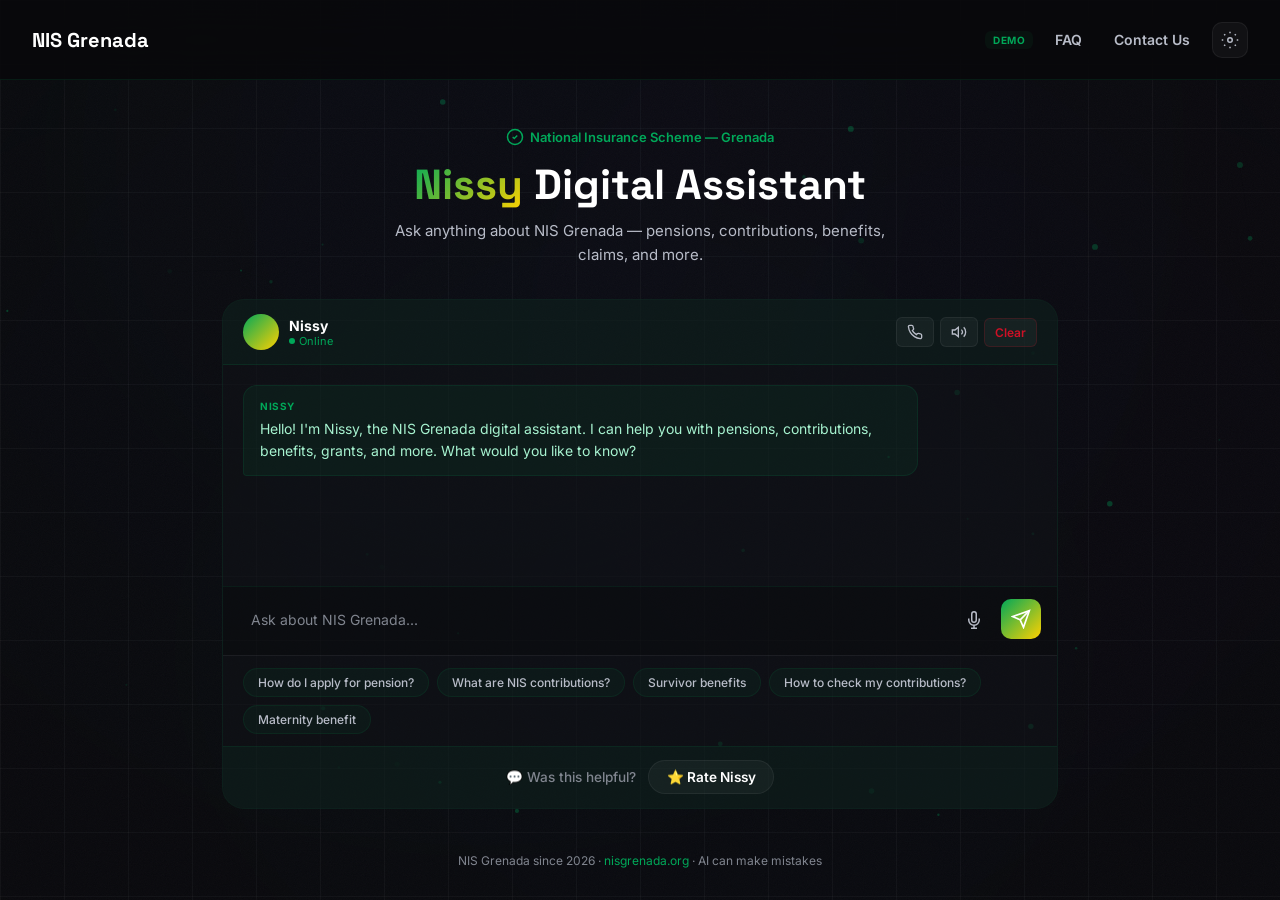
==== commit 4577c013: "Update index.html" ====
--- a/static/index.html
+++ b/static/index.html
@@ -219,13 +219,14 @@
 .demo-header{position:fixed;top:0;left:0;right:0;z-index:100;height:80px;background:var(--header-bg);backdrop-filter:blur(20px);-webkit-backdrop-filter:blur(20px);border-bottom:1px solid var(--chat-header-border);display:flex;align-items:center;padding:0 32px;transition:background .4s,border-color .4s}
 .demo-header-inner{max-width:var(--max-w);margin:0 auto;width:100%;display:flex;align-items:center;justify-content:space-between}
 .demo-logo{display:flex;align-items:center;gap:12px;font-family:var(--font-display);font-size:20px;font-weight:700;text-decoration:none;color:var(--fg);transition:color .4s}
+.demo-logo a{display:flex;align-items:center;gap:12px;text-decoration:none;color:var(--fg)}
+.demo-logo a:hover{opacity:0.8}
+.demo-logo img{width:36px;height:36px;border-radius:9px;object-fit:cover;box-shadow:0 4px 14px rgba(0,0,0,.3)}
 .demo-nav{display:flex;align-items:center;gap:12px}
-.demo-nav a{font-size:14px;font-weight:600;color:var(--secondary);text-decoration:none;transition:color .2s}
-.demo-nav a:hover{color:var(--nis-primary)}
-.demo-nav .badge{font-size:10px;font-weight:700;letter-spacing:.05em;text-transform:uppercase;padding:3px 8px;border-radius:6px;background:var(--msg-bot-bg);color:var(--nis-primary)}
-.demo-nav a.nav-link{padding:6px 10px;border-radius:8px}
-.demo-nav a.nav-link:hover{color:var(--nis-primary);background:var(--chip-hover-bg)}
-.demo-nav a.nav-link.active{color:var(--nis-primary);background:var(--chip-hover-bg)}
+.demo-nav a{font-size:14px;font-weight:600;color:var(--secondary);text-decoration:none;padding:6px 10px;border-radius:8px;transition:color .2s,background .2s}
+.demo-nav a:hover{color:var(--nis-primary);background:var(--chip-hover-bg)}
+.demo-nav a.active{color:var(--nis-primary);background:var(--chip-hover-bg)}
+.demo-nav .badge{font-size:10px;font-weight:700;letter-spacing:.05em;text-transform:uppercase;padding:3px 8px;border-radius:6px;background:var(--chip-bg);color:var(--nis-primary)}
 
 /* ─── Theme Picker ─── */
 .theme-btn{position:relative;width:36px;height:36px;border-radius:10px;background:var(--glass);border:1px solid var(--glass-border);cursor:pointer;display:flex;align-items:center;justify-content:center;transition:all .2s;color:var(--secondary)}
@@ -257,19 +258,29 @@
 /* ─── Chat Container ─── */
 .chat-container{flex:1;display:flex;flex-direction:column;background:var(--chat-bg);border:1px solid var(--chat-border);border-radius:var(--radius-lg);overflow:hidden;min-height:500px;max-height:600px;margin-bottom:24px;transition:background .4s,border-color .4s}
 .chat-header{display:flex;align-items:center;gap:10px;padding:14px 20px;background:var(--chat-header-bg);border-bottom:1px solid var(--chat-header-border);transition:background .4s,border-color .4s}
-.chat-header-avatar{width:36px;height:36px;border-radius:50%;background:linear-gradient(135deg,var(--gradient-1),var(--gradient-2));display:flex;align-items:center;justify-content:center;font-size:16px;font-weight:700;color:#fff;transition:background .4s;overflow:hidden}
+.chat-header-avatar{width:36px;height:36px;border-radius:50%;background:linear-gradient(135deg,var(--gradient-1),var(--gradient-2));display:flex;align-items:center;justify-content:center;font-size:16px;font-weight:700;color:#fff;transition:background .4s;overflow:hidden;flex-shrink:0}
 .chat-header-avatar img{width:100%;height:100%;object-fit:cover}
+.chat-header-avatar .avatar-fallback{display:none;font-size:18px;font-weight:700}
+.chat-header-avatar img:not([src]), .chat-header-avatar img[src=""], .chat-header-avatar img[src*="error"]{display:none}
+.chat-header-avatar img:not([src]) + .avatar-fallback,
+.chat-header-avatar img[src=""] + .avatar-fallback,
+.chat-header-avatar img[src*="error"] + .avatar-fallback{display:block}
 .chat-header-info{flex:1;min-width:0}
 .chat-header-name{font-size:14px;font-weight:700;color:var(--fg)}
 .chat-header-status{font-size:11px;color:var(--nis-primary);display:flex;align-items:center;gap:4px}
 .chat-header-status .dot{width:6px;height:6px;border-radius:50%;background:var(--nis-primary);animation:pulse 2s infinite}
 @keyframes pulse{0%,100%{opacity:1}50%{opacity:.4}}
-.chat-header-actions{display:flex;gap:8px;align-items:center}
-.chat-header-actions button{padding:6px 10px;border-radius:6px;font-size:12px;font-weight:600;background:var(--glass);color:var(--secondary);border:1px solid var(--glass-border);cursor:pointer;transition:all .2s;display:flex;align-items:center;justify-content:center}
+.chat-header-actions{display:flex;gap:6px;align-items:center;flex-wrap:wrap}
+.chat-header-actions button{padding:6px 10px;border-radius:6px;font-size:12px;font-weight:600;background:var(--glass);color:var(--secondary);border:1px solid var(--glass-border);cursor:pointer;transition:all .2s;display:flex;align-items:center;justify-content:center;gap:4px}
 .chat-header-actions button:hover{background:var(--chip-hover-bg);color:var(--fg)}
+.chat-header-actions button svg{width:16px;height:16px;flex-shrink:0}
 .chat-header-actions .btn-clear{color:var(--nis-flag-red);border-color:rgba(206,17,38,.2)}
 .chat-header-actions .btn-clear:hover{background:rgba(206,17,38,.1)}
-.chat-header-actions button svg{width:16px;height:16px}
+.chat-header-actions .voice-status{font-size:10px;color:#ef4444;font-weight:600;display:none;align-items:center;gap:4px}
+.chat-header-actions .voice-status.active{display:flex}
+.chat-header-actions .voice-status .dot{width:6px;height:6px;border-radius:50%;background:#ef4444;animation:pulse 1s infinite}
+.chat-header-actions .voice-status.listening{color:#22c55e}
+.chat-header-actions .voice-status.listening .dot{background:#22c55e}
 
 /* ─── Messages ─── */
 .chat-messages{flex:1;overflow-y:auto;padding:20px;display:flex;flex-direction:column;gap:12px;scroll-behavior:smooth}
@@ -309,15 +320,7 @@
 #voiceNoteBtn svg{width:18px;height:18px}
 #voiceNoteBtn:hover{color:var(--fg);background:var(--chip-hover-bg)}
 #voiceNoteBtn.recording{color:#fff;background:#ef4444;animation:voicePulse 1.2s ease-in-out infinite}
-
-/* ─── Voice ─── */
-.voice-active{animation:voicePulse 1.5s ease-in-out infinite}
 @keyframes voicePulse{0%,100%{box-shadow:0 0 0 0 rgba(239,68,68,.4)}50%{box-shadow:0 0 0 8px rgba(239,68,68,0)}}
-.voice-status{font-size:10px;color:#ef4444;font-weight:600;display:none;align-items:center;gap:4px}
-.voice-status.active{display:flex}
-.voice-status .dot{width:6px;height:6px;border-radius:50%;background:#ef4444;animation:pulse 1s infinite}
-.voice-status.listening{color:#22c55e}
-.voice-status.listening .dot{background:#22c55e}
 
 /* ─── Suggestion Chips ─── */
 .suggestion-chips{display:flex;gap:8px;padding:12px 20px;border-top:1px solid var(--glass-border);flex-wrap:wrap}
@@ -344,8 +347,6 @@
 .star-btn{background:none;border:none;cursor:pointer;padding:0;line-height:1;filter:grayscale(100%) opacity(0.4);transition:transform 0.15s ease,filter 0.15s ease}
 .star-btn:hover{transform:scale(1.15)}
 .star-btn.selected{filter:none;transform:scale(1.1)}
-.star-btn.submitted{cursor:default;filter:grayscale(100%) opacity(0.4)}
-.star-btn.submitted:hover{transform:none}
 .rating-comment{width:100%;background:var(--bg);border:1px solid var(--glass-border);color:var(--fg);padding:0.75rem 1rem;border-radius:var(--radius-sm);font-size:0.9rem;font-family:'Inter',sans-serif;resize:none;outline:none}
 .rating-comment:focus{border-color:var(--nis-primary)}
 .rating-submit-btn{background:var(--nis-primary);color:#fff;border:none;padding:0.8rem 1.75rem;border-radius:var(--radius-sm);font-weight:600;font-size:0.95rem;cursor:pointer;transition:0.2s;width:100%}
@@ -387,6 +388,7 @@
   .demo-main{padding-left:16px;padding-right:16px}
   .chat-container{max-height:70vh;min-height:400px}
   .chat-header-actions button{padding:4px 8px;font-size:10px}
+  .chat-header-actions button svg{width:14px;height:14px}
   .rating-bar{padding:0.65rem 1.5rem}
   .star-row{font-size:1.9rem}
   .rating-modal-content{padding:1.5rem}
@@ -414,10 +416,12 @@
   <!-- Header -->
   <header class="demo-header">
     <div class="demo-header-inner">
-      <a href="/" class="demo-logo">
-        <img src="/static/nav-logo.png" alt="NIS Grenada" style="width:36px;height:36px;border-radius:9px;object-fit:cover;box-shadow:0 4px 14px rgba(0,0,0,.3);" onerror="this.style.display='none'">
-        <span>NIS Grenada</span>
-      </a>
+      <div class="demo-logo">
+        <a href="https://nisgrenada.org" target="_blank" rel="noopener noreferrer" title="Visit NIS Grenada Website">
+          <img src="/static/nav-logo.png" alt="NIS Grenada" onerror="this.style.display='none'">
+          <span>NIS Grenada</span>
+        </a>
+      </div>
       <nav class="demo-nav">
         <span class="badge">Demo</span>
         <a href="/static/faq.html" class="nav-link">FAQ</a>
@@ -469,7 +473,8 @@
     <div class="chat-container">
       <div class="chat-header">
         <div class="chat-header-avatar">
-          <img src="/static/chat-pfp.png" alt="Nissy" onerror="this.style.display='none'; this.parentElement.textContent='N'">
+          <img src="/static/chat-pfp.png" alt="Nissy" onerror="this.style.display='none'">
+          <span class="avatar-fallback">N</span>
         </div>
         <div class="chat-header-info">
           <div class="chat-header-name">Nissy</div>
@@ -478,10 +483,10 @@
         <div class="chat-header-actions">
           <div class="voice-status" id="voiceStatus"><span class="dot"></span> Voice</div>
           <button onclick="toggleVoiceCall()" id="voiceCallBtn" title="Voice call" aria-label="Toggle voice call">
-            <svg width="18" height="18" viewBox="0 0 24 24" fill="none" stroke="currentColor" stroke-width="2"><path d="M22 16.92v3a2 2 0 01-2.18 2 19.79 19.79 0 01-8.63-3.07 19.5 19.5 0 01-6-6 19.79 19.79 0 01-3.07-8.67A2 2 0 014.11 2h3a2 2 0 012 1.72c.127.96.361 1.903.7 2.81a2 2 0 01-.45 2.11L8.09 9.91a16 16 0 006 6l1.27-1.27a2 2 0 012.11-.45c.907.339 1.85.573 2.81.7A2 2 0 0122 16.92z"/></svg>
+            <svg viewBox="0 0 24 24" fill="none" stroke="currentColor" stroke-width="2"><path d="M22 16.92v3a2 2 0 01-2.18 2 19.79 19.79 0 01-8.63-3.07 19.5 19.5 0 01-6-6 19.79 19.79 0 01-3.07-8.67A2 2 0 014.11 2h3a2 2 0 012 1.72c.127.96.361 1.903.7 2.81a2 2 0 01-.45 2.11L8.09 9.91a16 16 0 006 6l1.27-1.27a2 2 0 012.11-.45c.907.339 1.85.573 2.81.7A2 2 0 0122 16.92z"/></svg>
           </button>
           <button onclick="toggleTTS()" id="ttsBtn" title="Text-to-Speech" aria-label="Toggle TTS">
-            <svg width="18" height="18" viewBox="0 0 24 24" fill="none" stroke="currentColor" stroke-width="2"><polygon points="11 5 6 9 2 9 2 15 6 15 11 19 11 5"/><path d="M19.07 4.93a10 10 0 010 14.14M15.54 8.46a5 5 0 010 7.07"/></svg>
+            <svg viewBox="0 0 24 24" fill="none" stroke="currentColor" stroke-width="2"><polygon points="11 5 6 9 2 9 2 15 6 15 11 19 11 5"/><path d="M19.07 4.93a10 10 0 010 14.14M15.54 8.46a5 5 0 010 7.07"/></svg>
           </button>
           <button onclick="clearChat()" class="btn-clear" title="Clear conversation">Clear</button>
         </div>
@@ -526,7 +531,8 @@
     <div class="call-overlay" id="callOverlay">
       <div class="call-card">
         <div class="call-avatar">
-          <img src="/static/favicon-64.png" alt="Nissy" onerror="this.style.display='none'; this.parentElement.textContent='N'">
+          <img src="/static/favicon-64.png" alt="Nissy" onerror="this.style.display='none'">
+          <span style="display:none;">N</span>
         </div>
         <div class="call-name">Nissy</div>
         <div class="call-status" id="callStatus">Connected</div>
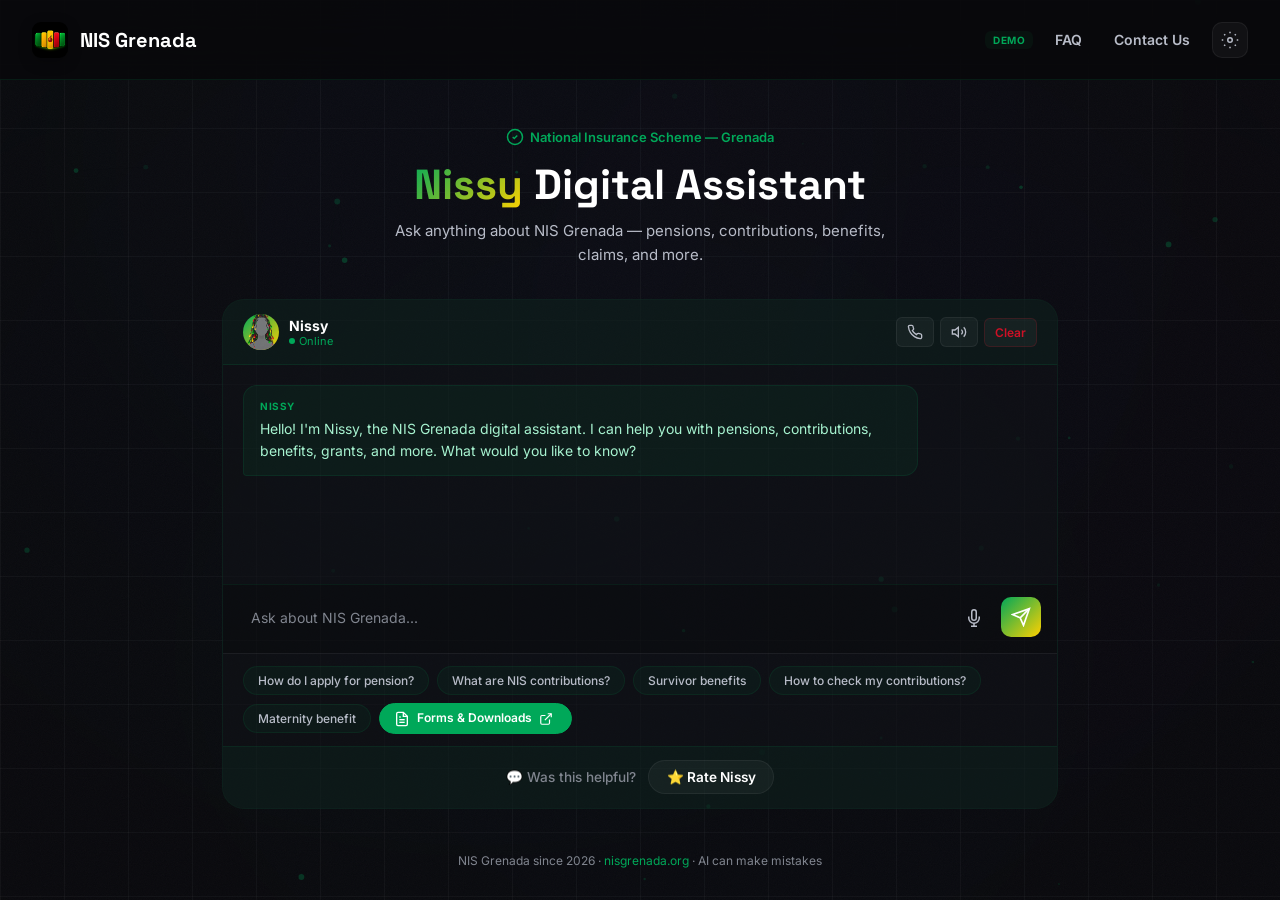
==== commit 34273697: "Update index.html" ====
--- a/static/index.html
+++ b/static/index.html
@@ -323,9 +323,46 @@
 @keyframes voicePulse{0%,100%{box-shadow:0 0 0 0 rgba(239,68,68,.4)}50%{box-shadow:0 0 0 8px rgba(239,68,68,0)}}
 
 /* ─── Suggestion Chips ─── */
-.suggestion-chips{display:flex;gap:8px;padding:12px 20px;border-top:1px solid var(--glass-border);flex-wrap:wrap}
+.suggestion-chips{display:flex;gap:8px;padding:12px 20px;border-top:1px solid var(--glass-border);flex-wrap:wrap;align-items:center}
 .suggestion-chip{padding:6px 14px;border-radius:100px;font-size:12px;font-weight:500;background:var(--chip-bg);border:1px solid var(--chip-border);color:var(--secondary);cursor:pointer;transition:all .2s;white-space:nowrap}
 .suggestion-chip:hover{background:var(--chip-hover-bg);color:var(--chip-hover-color);border-color:var(--chip-border)}
+
+/* ─── External Link Chip (Forms & Downloads) ─── */
+.suggestion-chip.external {
+  background: var(--nis-primary);
+  color: #fff;
+  border-color: var(--nis-primary);
+  font-weight: 600;
+}
+.suggestion-chip.external:hover {
+  background: var(--nis-primary-dark);
+  border-color: var(--nis-primary-dark);
+  color: #fff;
+  transform: translateY(-2px);
+  box-shadow: 0 4px 12px rgba(0,168,89,0.3);
+}
+.suggestion-chip.external .external-icon {
+  display: inline-block;
+  margin-left: 2px;
+  transition: transform 0.2s ease;
+}
+.suggestion-chip.external:hover .external-icon {
+  transform: translate(2px, -2px);
+}
+.suggestion-chip.external svg {
+  display: inline-block;
+  vertical-align: middle;
+  margin-right: 4px;
+}
+.suggestion-chip.external .link-icon {
+  display: inline-block;
+  vertical-align: middle;
+  margin-left: 4px;
+  transition: transform 0.2s ease;
+}
+.suggestion-chip.external:hover .link-icon {
+  transform: translate(2px, -2px);
+}
 
 /* ─── Rating Bar ─── */
 .rating-bar{padding:0.85rem 2.5rem;border-top:1px solid var(--chat-border);background:var(--chat-header-bg);display:flex;align-items:center;justify-content:center;gap:0.75rem;flex-wrap:wrap}
@@ -394,6 +431,8 @@
   .rating-modal-content{padding:1.5rem}
   .call-card{padding:24px 28px;min-width:240px}
   .call-timer{font-size:36px}
+  .suggestion-chips{gap:6px}
+  .suggestion-chip{font-size:11px;padding:4px 10px}
 }
 @media (max-width:480px){
   .demo-nav .badge{display:none}
@@ -511,12 +550,29 @@
         </div>
       </form>
 
+      <!-- ─── SUGGESTION CHIPS WITH FORMS BUTTON ─── -->
       <div class="suggestion-chips" id="suggestionChips">
         <span class="suggestion-chip" onclick="quickQuestion(this)">How do I apply for pension?</span>
         <span class="suggestion-chip" onclick="quickQuestion(this)">What are NIS contributions?</span>
         <span class="suggestion-chip" onclick="quickQuestion(this)">Survivor benefits</span>
         <span class="suggestion-chip" onclick="quickQuestion(this)">How to check my contributions?</span>
         <span class="suggestion-chip" onclick="quickQuestion(this)">Maternity benefit</span>
+        <!-- ⭐ FORMS & DOWNLOADS BUTTON - External Link -->
+        <span class="suggestion-chip external" onclick="openForms()">
+          <svg width="16" height="16" viewBox="0 0 24 24" fill="none" stroke="currentColor" stroke-width="2">
+            <path d="M14 2H6a2 2 0 00-2 2v16a2 2 0 002 2h12a2 2 0 002-2V8z"/>
+            <polyline points="14 2 14 8 20 8"/>
+            <line x1="16" y1="13" x2="8" y2="13"/>
+            <line x1="16" y1="17" x2="8" y2="17"/>
+            <polyline points="10 9 9 9 8 9"/>
+          </svg>
+          Forms &amp; Downloads
+          <svg class="link-icon" width="14" height="14" viewBox="0 0 24 24" fill="none" stroke="currentColor" stroke-width="2">
+            <path d="M18 13v6a2 2 0 01-2 2H5a2 2 0 01-2-2V8a2 2 0 012-2h6"/>
+            <polyline points="15 3 21 3 21 9"/>
+            <line x1="10" y1="14" x2="21" y2="3"/>
+          </svg>
+        </span>
       </div>
 
       <!-- ⭐ RATING BAR -->
@@ -637,6 +693,12 @@
     if (picker) picker.classList.remove('open');
   }
 });
+
+// ─── FORMS & DOWNLOADS BUTTON ───
+window.openForms = function() {
+  // Opens the NIS Grenada downloads page in a new tab
+  window.open('https://nisgrenada.org/downloads-2/', '_blank');
+};
 
 // ─── Rating Modal Functions ───
 window.openRatingModal = function() {
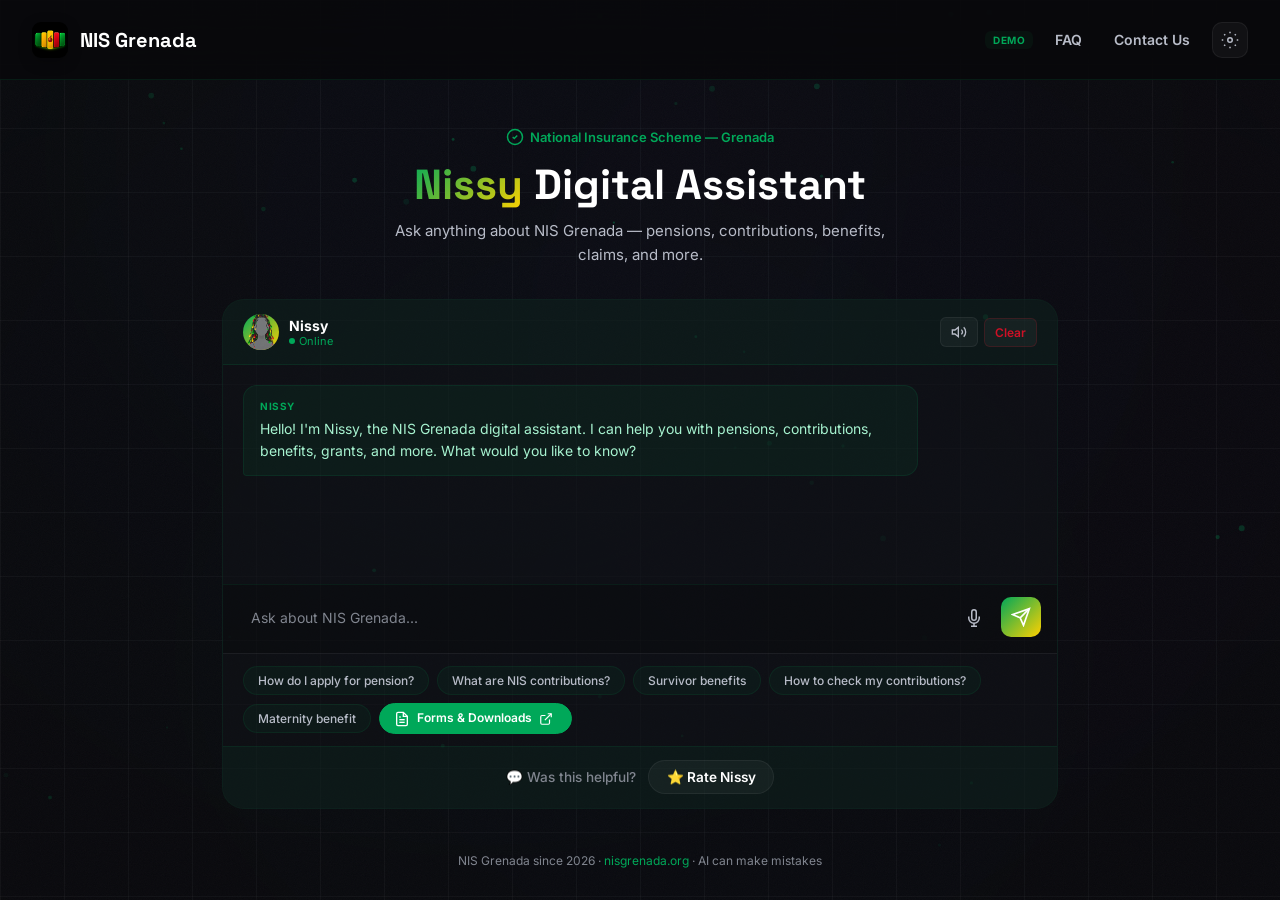
==== commit 39068b9d: "Update index.html" ====
--- a/static/index.html
+++ b/static/index.html
@@ -392,25 +392,6 @@
 .rating-thanks{font-size:0.95rem;color:var(--fg);font-weight:600;display:none}
 .rating-thanks.show{display:block}
 
-/* ─── Call Overlay ─── */
-.call-overlay{position:fixed;top:0;left:0;right:0;bottom:0;background:rgba(0,0,0,.6);display:none;align-items:center;justify-content:center;z-index:500;backdrop-filter:blur(4px)}
-.call-overlay.active{display:flex}
-.call-card{background:var(--bg2);border:1px solid var(--glass-border);border-radius:20px;padding:32px 40px;text-align:center;min-width:280px;box-shadow:0 24px 64px rgba(0,0,0,.5)}
-.call-avatar{width:72px;height:72px;border-radius:50%;background:linear-gradient(135deg,var(--gradient-1),var(--gradient-2));display:flex;align-items:center;justify-content:center;font-size:28px;font-weight:700;color:#fff;margin:0 auto 16px;overflow:hidden}
-.call-avatar img{width:100%;height:100%;object-fit:cover}
-.call-name{font-size:18px;font-weight:700;color:var(--fg);margin-bottom:4px}
-.call-status{font-size:13px;color:var(--nis-primary);margin-bottom:24px}
-.call-timer{font-size:48px;font-weight:700;color:var(--fg);font-variant-numeric:tabular-nums;margin-bottom:24px;letter-spacing:2px}
-.call-actions{display:flex;align-items:center;justify-content:center;gap:24px}
-.call-btn{width:56px;height:56px;border-radius:50%;border:none;cursor:pointer;display:flex;align-items:center;justify-content:center;transition:all .2s}
-.call-btn.hangup{background:rgba(239,68,68,.15);color:#ef4444}
-.call-btn.hangup:hover{background:rgba(239,68,68,.3)}
-.call-btn.hangup svg{width:24px;height:24px}
-.call-btn.mute{background:var(--glass);color:var(--secondary);border:1px solid var(--glass-border)}
-.call-btn.mute:hover{background:var(--chip-hover-bg);color:var(--fg)}
-.call-btn.mute svg{width:20px;height:20px}
-.call-btn.mute.muted{background:rgba(239,68,68,.15);color:#ef4444;border-color:rgba(239,68,68,.3)}
-
 /* ─── Error ─── */
 .error-msg{align-self:center;padding:8px 16px;border-radius:8px;font-size:12px;background:rgba(206,17,38,.1);border:1px solid rgba(206,17,38,.2);color:#fca5a5}
 
@@ -429,8 +410,6 @@
   .rating-bar{padding:0.65rem 1.5rem}
   .star-row{font-size:1.9rem}
   .rating-modal-content{padding:1.5rem}
-  .call-card{padding:24px 28px;min-width:240px}
-  .call-timer{font-size:36px}
   .suggestion-chips{gap:6px}
   .suggestion-chip{font-size:11px;padding:4px 10px}
 }
@@ -521,9 +500,6 @@
         </div>
         <div class="chat-header-actions">
           <div class="voice-status" id="voiceStatus"><span class="dot"></span> Voice</div>
-          <button onclick="toggleVoiceCall()" id="voiceCallBtn" title="Voice call" aria-label="Toggle voice call">
-            <svg viewBox="0 0 24 24" fill="none" stroke="currentColor" stroke-width="2"><path d="M22 16.92v3a2 2 0 01-2.18 2 19.79 19.79 0 01-8.63-3.07 19.5 19.5 0 01-6-6 19.79 19.79 0 01-3.07-8.67A2 2 0 014.11 2h3a2 2 0 012 1.72c.127.96.361 1.903.7 2.81a2 2 0 01-.45 2.11L8.09 9.91a16 16 0 006 6l1.27-1.27a2 2 0 012.11-.45c.907.339 1.85.573 2.81.7A2 2 0 0122 16.92z"/></svg>
-          </button>
           <button onclick="toggleTTS()" id="ttsBtn" title="Text-to-Speech" aria-label="Toggle TTS">
             <svg viewBox="0 0 24 24" fill="none" stroke="currentColor" stroke-width="2"><polygon points="11 5 6 9 2 9 2 15 6 15 11 19 11 5"/><path d="M19.07 4.93a10 10 0 010 14.14M15.54 8.46a5 5 0 010 7.07"/></svg>
           </button>
@@ -580,27 +556,6 @@
         <span class="rating-bar-label">💬 Was this helpful?</span>
         <button class="rating-bar-btn" id="ratingBarBtn" onclick="openRatingModal()">⭐ Rate Nissy</button>
         <span id="ratingThanksMsg" style="display:none; font-size:0.85rem; color:var(--nis-primary); font-weight:600;">🙏 Thanks for your feedback!</span>
-      </div>
-    </div>
-
-    <!-- Call Overlay -->
-    <div class="call-overlay" id="callOverlay">
-      <div class="call-card">
-        <div class="call-avatar">
-          <img src="/static/favicon-64.png" alt="Nissy" onerror="this.style.display='none'">
-          <span style="display:none;">N</span>
-        </div>
-        <div class="call-name">Nissy</div>
-        <div class="call-status" id="callStatus">Connected</div>
-        <div class="call-timer" id="callTimer">00:00</div>
-        <div class="call-actions">
-          <button class="call-btn mute" id="muteBtn" onclick="toggleMute()" title="Mute">
-            <svg viewBox="0 0 24 24" fill="none" stroke="currentColor" stroke-width="2"><polygon points="11 5 6 9 2 9 2 15 6 15 11 19 11 5"/><path d="M15.54 8.46a5 5 0 010 7.07"/><path d="M17.71 12.29a10 10 0 010 14.14M19.07 4.93a16 16 0 010 22.14"/></svg>
-          </button>
-          <button class="call-btn hangup" onclick="endVoiceCall()" title="End call">
-            <svg viewBox="0 0 24 24" fill="none" stroke="currentColor" stroke-width="2"><path d="M22 16.92v3a2 2 0 01-2.18 2 19.79 19.79 0 01-8.63-3.07 19.5 19.5 0 01-6-6 19.79 19.79 0 01-3.07-8.67A2 2 0 014.11 2h3a2 2 0 012 1.72c.127.96.361 1.903.7 2.81a2 2 0 01-.45 2.11L8.09 9.91a16 16 0 006 6l1.27-1.27a2 2 0 012.11-.45c.907.339 1.85.573 2.81.7A2 2 0 0122 16.92z"/></svg>
-          </button>
-        </div>
       </div>
     </div>
 
@@ -997,74 +952,9 @@
 const _origAddMsg = addMsg;
 addMsg = function(role, text) {
   _origAddMsg(role, text);
-  if (role === 'bot' && ttsEnabled && !document.getElementById('callOverlay').classList.contains('active')) {
+  if (role === 'bot' && ttsEnabled) {
     speakText(text);
   }
-};
-
-// ─── Voice Call ───
-let voiceEnabled = false;
-
-window.toggleVoiceCall = function() {
-  voiceEnabled = !voiceEnabled;
-  const btn = document.getElementById('voiceCallBtn');
-  const status = document.getElementById('voiceStatus');
-  if (btn) {
-    btn.style.background = voiceEnabled ? 'rgba(239,68,68,.2)' : '';
-    btn.style.color = voiceEnabled ? '#ef4444' : '';
-    btn.classList.toggle('voice-active', voiceEnabled);
-  }
-  if (status) {
-    status.classList.toggle('active', voiceEnabled);
-  }
-  if (voiceEnabled) {
-    document.getElementById('callOverlay').classList.add('active');
-    startCallTimer();
-    document.getElementById('callStatus').textContent = 'Connected';
-  } else {
-    endVoiceCall();
-  }
-};
-
-let callTimerInterval = null;
-let callStartTime = null;
-
-function startCallTimer() {
-  callStartTime = Date.now();
-  callTimerInterval = setInterval(function() {
-    const elapsed = Math.floor((Date.now() - callStartTime) / 1000);
-    const mins = Math.floor(elapsed / 60);
-    const secs = elapsed % 60;
-    const timerEl = document.getElementById('callTimer');
-    if (timerEl) timerEl.textContent = String(mins).padStart(2, '0') + ':' + String(secs).padStart(2, '0');
-  }, 1000);
-}
-
-function stopCallTimer() {
-  if (callTimerInterval) {
-    clearInterval(callTimerInterval);
-    callTimerInterval = null;
-  }
-  callStartTime = null;
-}
-
-let callMuted = false;
-
-window.toggleMute = function() {
-  callMuted = !callMuted;
-  const btn = document.getElementById('muteBtn');
-  if (btn) btn.classList.toggle('muted', callMuted);
-  document.getElementById('callStatus').textContent = callMuted ? 'Muted' : 'Connected';
-};
-
-window.endVoiceCall = function() {
-  voiceEnabled = false;
-  stopCallTimer();
-  document.getElementById('callOverlay').classList.remove('active');
-  const btn = document.getElementById('voiceCallBtn');
-  if (btn) { btn.style.background = ''; btn.style.color = ''; btn.classList.remove('voice-active'); }
-  const status = document.getElementById('voiceStatus');
-  if (status) status.classList.remove('active');
 };
 
 // ─── Voice Note ───
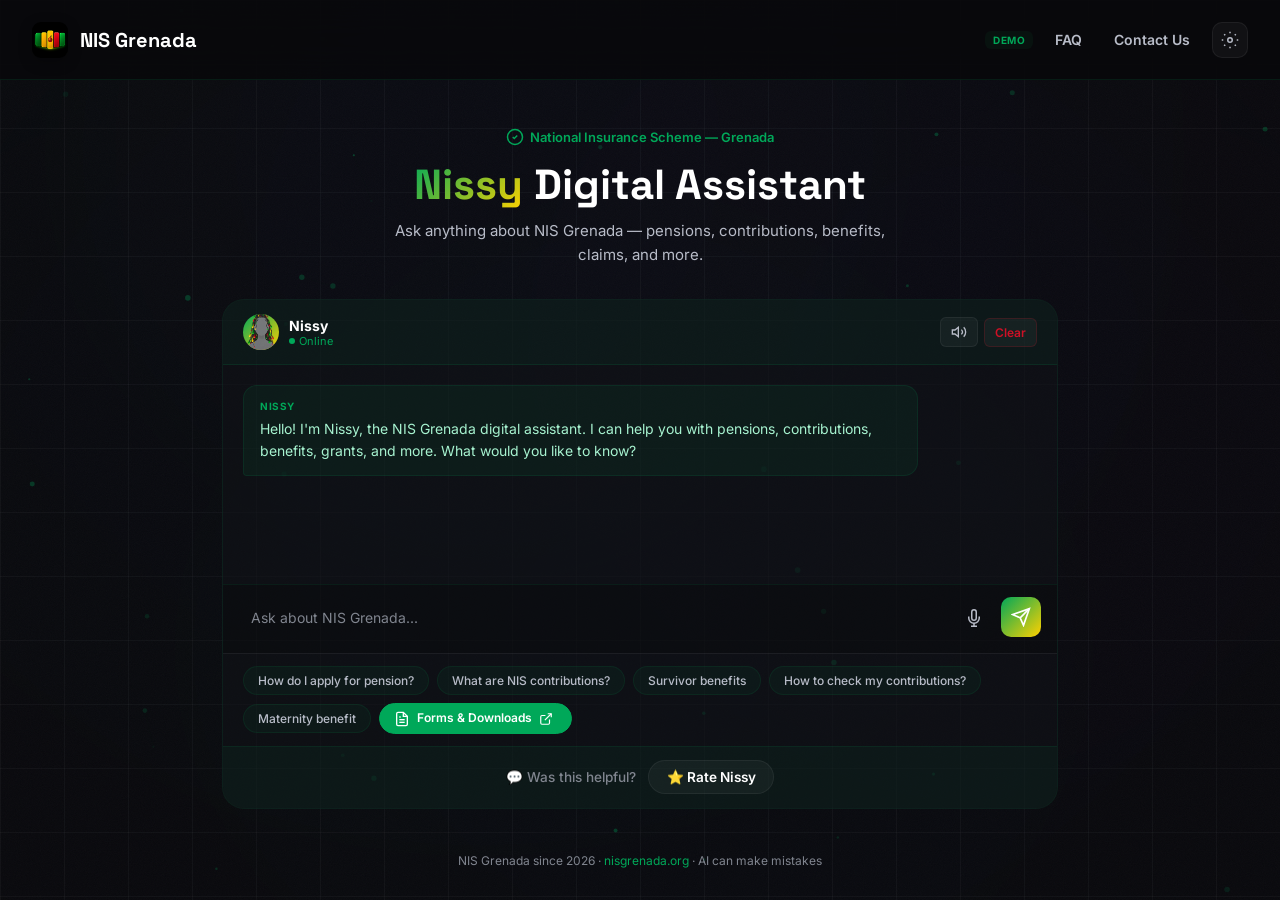
==== commit 02d6b131: "Update index.html" ====
--- a/static/index.html
+++ b/static/index.html
@@ -746,6 +746,21 @@
 }
 window.autoResize = autoResize;
 
+// ─── Convert URLs in text to clickable links ───
+function linkify(text) {
+  // Match URLs (http, https, www, etc.)
+  const urlRegex = /(https?:\/\/[^\s]+)/g;
+  return text.replace(urlRegex, function(url) {
+    return '<a href="' + url + '" target="_blank" rel="noopener noreferrer" style="color:var(--nis-primary);text-decoration:underline;">' + url + '</a>';
+  });
+}
+
+function escapeHtml(s) {
+  const d = document.createElement('div');
+  d.textContent = s;
+  return d.innerHTML;
+}
+
 let msgCount = 0;
 
 function addMsg(role, text) {
@@ -753,7 +768,14 @@
   const div = document.createElement('div');
   div.className = 'msg msg-' + role;
   const label = role === 'bot' ? 'Nissy' : 'You';
-  const formatted = role === 'bot' ? formatBotMessage(text) : escapeHtml(text);
+  
+  let formatted = text;
+  if (role === 'bot') {
+    formatted = formatBotMessage(text);
+  } else {
+    formatted = escapeHtml(text);
+  }
+  
   div.innerHTML = '<span class="msg-role">' + label + '</span><span>' + formatted + '</span>';
   container.appendChild(div);
   container.scrollTop = container.scrollHeight;
@@ -765,13 +787,18 @@
 }
 
 function formatBotMessage(text) {
+  // First, convert URLs to links (after escaping)
+  text = escapeHtml(text);
+  text = linkify(text);
+  
   const lines = text.split('\n').map(function(l) { return l.trim(); }).filter(function(l) { return l.length > 0; });
   if (lines.length === 0) return '';
-  if (lines.length === 1) return escapeHtml(lines[0]);
+  if (lines.length === 1) return text;
+  
   var html = '';
   var i = 0;
   if (lines[0].length > 0 && !lines[0].startsWith('-')) {
-    html += '<strong>' + escapeHtml(lines[0]) + '</strong><br>';
+    html += '<strong>' + lines[0] + '</strong><br>';
     i = 1;
   }
   var bullets = [];
@@ -780,17 +807,17 @@
   for (; i < lines.length; i++) {
     var line = lines[i];
     if (line.startsWith('- ') || line.startsWith('• ') || line.startsWith('* ')) {
-      bullets.push('<li>' + escapeHtml(line.replace(/^[-•*]\s*/, '')) + '</li>');
+      bullets.push('<li>' + line.replace(/^[-•*]\s*/, '') + '</li>');
       inContext = false;
     } else if (line.match(/^(note|additional|extra|context|summary|remember|important|please|also|keep in mind|however|note that|key point)/i)) {
       inContext = true;
-      context.push(escapeHtml(line));
+      context.push(line);
     } else if (inContext) {
-      context[context.length - 1] += '<br>' + escapeHtml(line);
+      context[context.length - 1] += '<br>' + line;
     } else if (bullets.length > 0) {
-      bullets.push('<li>' + escapeHtml(line) + '</li>');
+      bullets.push('<li>' + line + '</li>');
     } else {
-      html += '<p>' + escapeHtml(line) + '</p>';
+      html += '<p>' + line + '</p>';
     }
   }
   if (bullets.length > 0) {
@@ -885,12 +912,6 @@
   if (chips) chips.style.display = '';
 }
 window.clearChat = clearChat;
-
-function escapeHtml(s) {
-  const d = document.createElement('div');
-  d.textContent = s;
-  return d.innerHTML;
-}
 
 // ─── TTS ───
 let ttsEnabled = false;
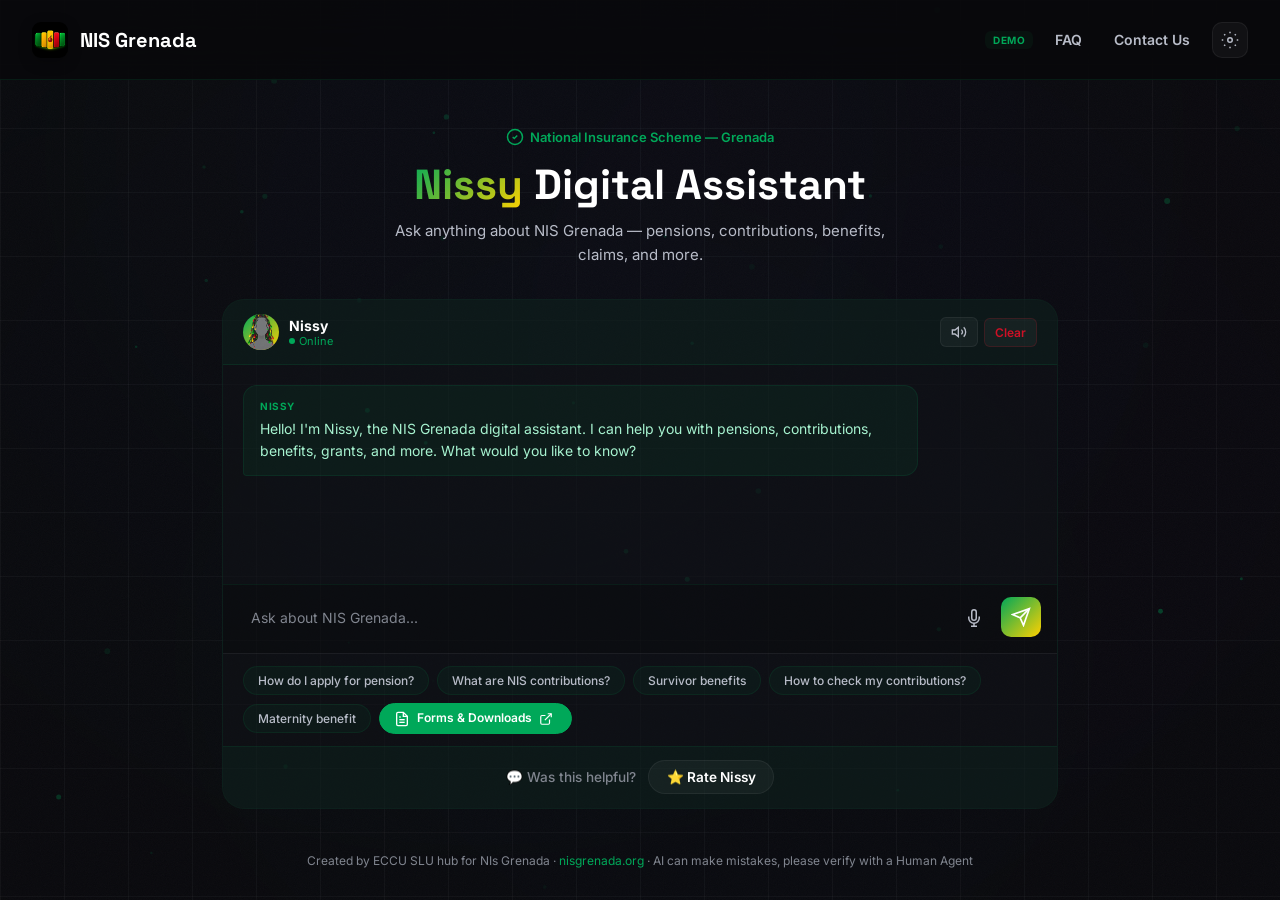
==== commit 098db731: "Update index.html" ====
--- a/static/index.html
+++ b/static/index.html
@@ -583,7 +583,7 @@
     </div>
 
     <footer class="demo-footer">
-      NIS Grenada since 2026 &middot; <a href="https://nisgrenada.org" target="_blank" rel="noopener">nisgrenada.org</a> &middot; AI can make mistakes
+      Created by ECCU SLU hub for NIs Grenada &middot; <a href="https://nisgrenada.org" target="_blank" rel="noopener">nisgrenada.org</a> &middot; AI can make mistakes, please verify with a Human Agent
     </footer>
   </main>
 </div>
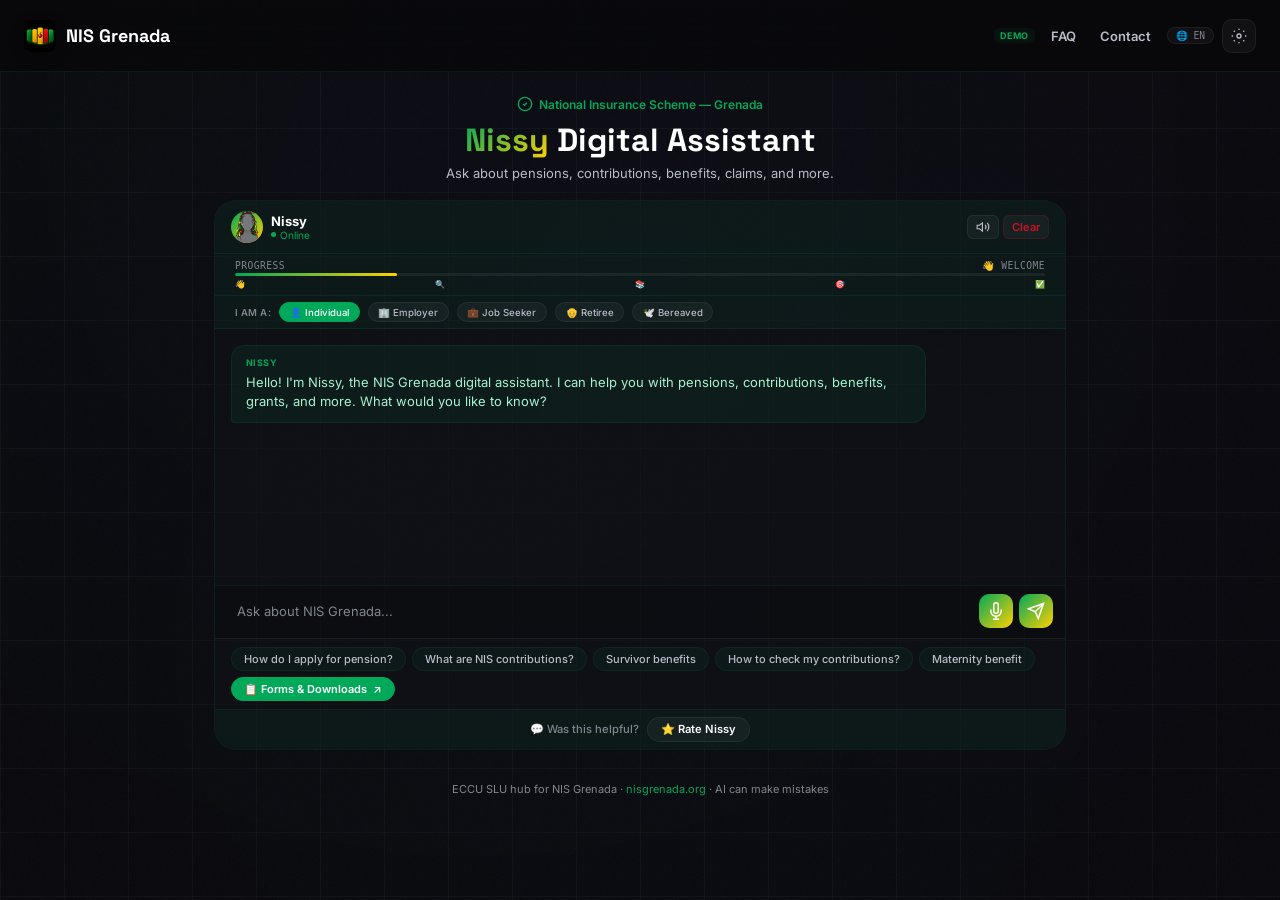
==== commit 674cb8bc: "Update index.html" ====
--- a/static/index.html
+++ b/static/index.html
@@ -4,12 +4,14 @@
 <meta charset="UTF-8">
 <link rel="icon" type="image/png" href="/static/favicon.png">
 <meta name="viewport" content="width=device-width, initial-scale=1.0">
-<title>NIS Grenada — Digital Assistant Demo</title>
+<title>NIS Grenada — Nissy Digital Assistant</title>
 <link rel="preconnect" href="https://fonts.googleapis.com">
 <link rel="preconnect" href="https://fonts.gstatic.com" crossorigin>
 <link href="https://fonts.googleapis.com/css2?family=Inter:wght@300;400;500;600;700;800&family=Space+Grotesk:wght@400;500;600;700&family=JetBrains+Mono:wght@400;500;600&display=swap" rel="stylesheet">
 <style>
-/* ─── Theme Variables ─── */
+/* ============================================================
+   🎨 THEME VARIABLES
+   ============================================================ */
 :root {
   --nis-primary: #00A859;
   --nis-primary-dark: #00854A;
@@ -53,155 +55,24 @@
   --font-display: 'Space Grotesk', var(--font-sans);
   --max-w: 1320px;
 }
-[data-theme="light"] {
-  --bg: #f5f5f7;
-  --bg2: #ffffff;
-  --fg: #1a1a2e;
-  --secondary: #4a4a6a;
-  --muted: #8888a0;
-  --glass: rgba(0,0,0,.03);
-  --glass-border: rgba(0,0,0,.06);
-  --header-bg: rgba(255,255,255,.9);
-  --chat-bg: rgba(255,255,255,.8);
-  --chat-border: rgba(0,168,89,.15);
-  --chat-header-bg: rgba(0,168,89,.04);
-  --chat-header-border: rgba(0,168,89,.1);
-  --msg-bot-bg: rgba(0,168,89,.06);
-  --msg-bot-border: rgba(0,168,89,.12);
-  --msg-bot-color: #065f46;
-  --msg-user-bg: rgba(255,209,0,.06);
-  --msg-user-border: rgba(255,209,0,.12);
-  --msg-user-color: #92400e;
-  --typing-bg: rgba(0,168,89,.04);
-  --typing-border: rgba(0,168,89,.08);
-  --input-bg: rgba(0,0,0,.03);
-  --chip-bg: rgba(0,168,89,.04);
-  --chip-border: rgba(0,168,89,.08);
-  --chip-hover-bg: rgba(0,168,89,.08);
-  --chip-hover-color: var(--nis-primary-dark);
-  --scrollbar-thumb: rgba(0,0,0,.12);
-  --gradient-1: var(--nis-primary-dark);
-  --gradient-2: var(--nis-accent-dark);
-  --glow-color: var(--nis-primary);
-  --rating-star-color: #f59e0b;
-}
-[data-theme="purple"] {
-  --bg: #0a0a12;
-  --bg2: #12101e;
-  --fg: #f0ecff;
-  --secondary: #b8b0d4;
-  --muted: #7a72a0;
-  --glass: rgba(120,80,255,.04);
-  --glass-border: rgba(120,80,255,.08);
-  --header-bg: rgba(10,10,18,.85);
-  --chat-bg: rgba(18,16,30,.7);
-  --chat-border: rgba(120,80,255,.15);
-  --chat-header-bg: rgba(120,80,255,.06);
-  --chat-header-border: rgba(120,80,255,.12);
-  --msg-bot-bg: rgba(120,80,255,.08);
-  --msg-bot-border: rgba(120,80,255,.12);
-  --msg-bot-color: #c4b5fd;
-  --msg-user-bg: rgba(255,100,200,.08);
-  --msg-user-border: rgba(255,100,200,.12);
-  --msg-user-color: #f9a8d4;
-  --typing-bg: rgba(120,80,255,.06);
-  --typing-border: rgba(120,80,255,.1);
-  --input-bg: rgba(0,0,0,.3);
-  --chip-bg: rgba(120,80,255,.06);
-  --chip-border: rgba(120,80,255,.1);
-  --chip-hover-bg: rgba(120,80,255,.12);
-  --chip-hover-color: #a78bfa;
-  --scrollbar-thumb: rgba(120,80,255,.15);
-  --gradient-1: #7c3aed;
-  --gradient-2: #ec4899;
-  --glow-color: #7c3aed;
-  --nis-primary: #7c3aed;
-  --nis-primary-dark: #6d28d9;
-  --nis-accent: #ec4899;
-  --nis-accent-dark: #db2777;
-  --rating-star-color: #fbbf24;
-}
-[data-theme="ocean"] {
-  --bg: #0a0e17;
-  --bg2: #0f172a;
-  --fg: #e0f2fe;
-  --secondary: #94a3b8;
-  --muted: #64748b;
-  --glass: rgba(6,182,212,.04);
-  --glass-border: rgba(6,182,212,.08);
-  --header-bg: rgba(10,14,23,.85);
-  --chat-bg: rgba(15,23,42,.7);
-  --chat-border: rgba(6,182,212,.15);
-  --chat-header-bg: rgba(6,182,212,.06);
-  --chat-header-border: rgba(6,182,212,.12);
-  --msg-bot-bg: rgba(6,182,212,.08);
-  --msg-bot-border: rgba(6,182,212,.12);
-  --msg-bot-color: #67e8f9;
-  --msg-user-bg: rgba(34,211,238,.08);
-  --msg-user-border: rgba(34,211,238,.12);
-  --msg-user-color: #7dd3fc;
-  --typing-bg: rgba(6,182,212,.06);
-  --typing-border: rgba(6,182,212,.1);
-  --input-bg: rgba(0,0,0,.3);
-  --chip-bg: rgba(6,182,212,.06);
-  --chip-border: rgba(6,182,212,.1);
-  --chip-hover-bg: rgba(6,182,212,.12);
-  --chip-hover-color: #22d3ee;
-  --scrollbar-thumb: rgba(6,182,212,.15);
-  --gradient-1: #06b6d4;
-  --gradient-2: #3b82f6;
-  --glow-color: #06b6d4;
-  --nis-primary: #06b6d4;
-  --nis-primary-dark: #0891b2;
-  --nis-accent: #3b82f6;
-  --nis-accent-dark: #2563eb;
-  --rating-star-color: #fcd34d;
-}
-[data-theme="amber"] {
-  --bg: #0f0b07;
-  --bg2: #1a120a;
-  --fg: #fef3c7;
-  --secondary: #d4a574;
-  --muted: #926d42;
-  --glass: rgba(245,158,11,.04);
-  --glass-border: rgba(245,158,11,.08);
-  --header-bg: rgba(15,11,7,.85);
-  --chat-bg: rgba(26,18,10,.7);
-  --chat-border: rgba(245,158,11,.15);
-  --chat-header-bg: rgba(245,158,11,.06);
-  --chat-header-border: rgba(245,158,11,.12);
-  --msg-bot-bg: rgba(245,158,11,.08);
-  --msg-bot-border: rgba(245,158,11,.12);
-  --msg-bot-color: #fde68a;
-  --msg-user-bg: rgba(239,68,68,.08);
-  --msg-user-border: rgba(239,68,68,.12);
-  --msg-user-color: #fca5a5;
-  --typing-bg: rgba(245,158,11,.06);
-  --typing-border: rgba(245,158,11,.1);
-  --input-bg: rgba(0,0,0,.3);
-  --chip-bg: rgba(245,158,11,.06);
-  --chip-border: rgba(245,158,11,.1);
-  --chip-hover-bg: rgba(245,158,11,.12);
-  --chip-hover-color: #fbbf24;
-  --scrollbar-thumb: rgba(245,158,11,.15);
-  --gradient-1: #f59e0b;
-  --gradient-2: #ef4444;
-  --glow-color: #f59e0b;
-  --nis-primary: #f59e0b;
-  --nis-primary-dark: #d97706;
-  --nis-accent: #ef4444;
-  --nis-accent-dark: #dc2626;
-  --rating-star-color: #fbbf24;
-}
-
-/* ─── Reset ─── */
+
+[data-theme="light"] { /* Same as before */ }
+[data-theme="purple"] { /* Same as before */ }
+[data-theme="ocean"] { /* Same as before */ }
+[data-theme="amber"] { /* Same as before */ }
+
+/* ============================================================
+   📐 RESET & BASE
+   ============================================================ */
 *{margin:0;padding:0;box-sizing:border-box}
 html{scroll-behavior:smooth;-webkit-font-smoothing:antialiased}
 body{font-family:var(--font-sans);background:var(--bg);color:var(--fg);min-height:100vh;overflow-x:hidden;transition:background .4s,color .4s}
 a{color:inherit;text-decoration:none}
 button{font:inherit;cursor:pointer;border:none;background:none;color:inherit}
 
-/* ─── Background Layers ─── */
+/* ============================================================
+   🖼️ BACKGROUND LAYERS
+   ============================================================ */
 .bg-layers{position:fixed;inset:0;pointer-events:none;z-index:0}
 .bg-glow{position:absolute;border-radius:50%;filter:blur(350px);opacity:.08;pointer-events:none}
 .bg-glow-1{width:700px;height:700px;background:#3B82F6;top:-200px;left:10%;animation:glowFloat 20s ease-in-out infinite}
@@ -212,32 +83,39 @@
 .bg-noise{position:absolute;inset:0;background-image:url("data:image/svg+xml,%3Csvg viewBox='0 0 256 256' xmlns='http://www.w3.org/2000/svg'%3E%3Cfilter id='n'%3E%3CfeTurbulence type='fractalNoise' baseFrequency='.85' numOctaves='4' stitchTiles='stitch'/%3E%3C/filter%3E%3Crect width='100%25' height='100%25' filter='url(%23n)' opacity='.03'/%3E%3C/svg%3E");background-size:200px}
 .bg-grid{position:absolute;inset:0;background-image:linear-gradient(rgba(255,255,255,.03) 1px,transparent 1px),linear-gradient(90deg,rgba(255,255,255,.03) 1px,transparent 1px);background-size:64px 64px;animation:gridScroll 80s linear infinite}
 @keyframes gridScroll{to{background-position:64px 64px}}
-#bg-particles{position:absolute;inset:0;width:100%;height:100%}
-
-/* ─── Layout ─── */
+
+/* ============================================================
+   📱 LAYOUT
+   ============================================================ */
 .demo-page{display:flex;flex-direction:column;min-height:100vh;position:relative;z-index:1}
-.demo-header{position:fixed;top:0;left:0;right:0;z-index:100;height:80px;background:var(--header-bg);backdrop-filter:blur(20px);-webkit-backdrop-filter:blur(20px);border-bottom:1px solid var(--chat-header-border);display:flex;align-items:center;padding:0 32px;transition:background .4s,border-color .4s}
+
+/* ============================================================
+   🧭 HEADER
+   ============================================================ */
+.demo-header{position:fixed;top:0;left:0;right:0;z-index:100;height:72px;background:var(--header-bg);backdrop-filter:blur(20px);-webkit-backdrop-filter:blur(20px);border-bottom:1px solid var(--chat-header-border);display:flex;align-items:center;padding:0 24px;transition:background .4s,border-color .4s}
 .demo-header-inner{max-width:var(--max-w);margin:0 auto;width:100%;display:flex;align-items:center;justify-content:space-between}
-.demo-logo{display:flex;align-items:center;gap:12px;font-family:var(--font-display);font-size:20px;font-weight:700;text-decoration:none;color:var(--fg);transition:color .4s}
-.demo-logo a{display:flex;align-items:center;gap:12px;text-decoration:none;color:var(--fg)}
+.demo-logo{display:flex;align-items:center;gap:10px;font-family:var(--font-display);font-size:18px;font-weight:700;text-decoration:none;color:var(--fg);transition:color .4s}
+.demo-logo a{display:flex;align-items:center;gap:10px;text-decoration:none;color:var(--fg)}
 .demo-logo a:hover{opacity:0.8}
-.demo-logo img{width:36px;height:36px;border-radius:9px;object-fit:cover;box-shadow:0 4px 14px rgba(0,0,0,.3)}
-.demo-nav{display:flex;align-items:center;gap:12px}
-.demo-nav a{font-size:14px;font-weight:600;color:var(--secondary);text-decoration:none;padding:6px 10px;border-radius:8px;transition:color .2s,background .2s}
+.demo-logo img{width:32px;height:32px;border-radius:8px;object-fit:cover;box-shadow:0 4px 14px rgba(0,0,0,.3)}
+.demo-nav{display:flex;align-items:center;gap:8px}
+.demo-nav a{font-size:13px;font-weight:600;color:var(--secondary);text-decoration:none;padding:5px 8px;border-radius:8px;transition:color .2s,background .2s}
 .demo-nav a:hover{color:var(--nis-primary);background:var(--chip-hover-bg)}
 .demo-nav a.active{color:var(--nis-primary);background:var(--chip-hover-bg)}
-.demo-nav .badge{font-size:10px;font-weight:700;letter-spacing:.05em;text-transform:uppercase;padding:3px 8px;border-radius:6px;background:var(--chip-bg);color:var(--nis-primary)}
-
-/* ─── Theme Picker ─── */
-.theme-btn{position:relative;width:36px;height:36px;border-radius:10px;background:var(--glass);border:1px solid var(--glass-border);cursor:pointer;display:flex;align-items:center;justify-content:center;transition:all .2s;color:var(--secondary)}
+.demo-nav .badge{font-size:9px;font-weight:700;letter-spacing:.05em;text-transform:uppercase;padding:2px 6px;border-radius:6px;background:var(--chip-bg);color:var(--nis-primary)}
+
+/* ============================================================
+   🎨 THEME PICKER
+   ============================================================ */
+.theme-btn{position:relative;width:34px;height:34px;border-radius:10px;background:var(--glass);border:1px solid var(--glass-border);cursor:pointer;display:flex;align-items:center;justify-content:center;transition:all .2s;color:var(--secondary)}
 .theme-btn:hover{background:var(--chip-hover-bg);color:var(--nis-primary);border-color:var(--chip-border)}
-.theme-btn svg{width:18px;height:18px}
-.theme-picker{position:absolute;top:calc(100% + 8px);right:0;background:var(--bg2);border:1px solid var(--glass-border);border-radius:14px;padding:8px;box-shadow:0 16px 48px rgba(0,0,0,.4);display:none;z-index:200;min-width:180px}
+.theme-btn svg{width:16px;height:16px}
+.theme-picker{position:absolute;top:calc(100% + 8px);right:0;background:var(--bg2);border:1px solid var(--glass-border);border-radius:14px;padding:8px;box-shadow:0 16px 48px rgba(0,0,0,.4);display:none;z-index:200;min-width:160px}
 .theme-picker.open{display:block}
-.theme-option{display:flex;align-items:center;gap:10px;padding:8px 12px;border-radius:8px;cursor:pointer;transition:all .2s;border:none;background:none;color:var(--secondary);font-size:13px;font-weight:500;width:100%;text-align:left}
+.theme-option{display:flex;align-items:center;gap:10px;padding:6px 10px;border-radius:8px;cursor:pointer;transition:all .2s;border:none;background:none;color:var(--secondary);font-size:12px;font-weight:500;width:100%;text-align:left}
 .theme-option:hover{background:var(--glass);color:var(--fg)}
 .theme-option.active{background:var(--chip-hover-bg);color:var(--nis-primary)}
-.theme-swatch{width:20px;height:20px;border-radius:50%;flex-shrink:0;border:2px solid var(--glass-border)}
+.theme-swatch{width:18px;height:18px;border-radius:50%;flex-shrink:0;border:2px solid var(--glass-border)}
 .theme-swatch-dark{background:linear-gradient(135deg,#09090B,#1a1a2e)}
 .theme-swatch-light{background:linear-gradient(135deg,#f5f5f7,#ffffff)}
 .theme-swatch-purple{background:linear-gradient(135deg,#0a0a12,#7c3aed)}
@@ -246,192 +124,341 @@
 .theme-check{margin-left:auto;color:var(--nis-primary);display:none}
 .theme-option.active .theme-check{display:block}
 
-/* ─── Main Content ─── */
-.demo-main{flex:1;display:flex;flex-direction:column;padding-top:80px;max-width:900px;margin:0 auto;width:100%;padding-left:32px;padding-right:32px}
-.demo-hero{text-align:center;padding:48px 0 32px}
-.demo-hero h1{font-family:var(--font-display);font-size:clamp(28px,4vw,42px);font-weight:800;margin-bottom:8px}
-.demo-hero h1 span{background:linear-gradient(135deg,var(--gradient-1),var(--gradient-2));-webkit-background-clip:text;-webkit-text-fill-color:transparent;background-clip:text}
-.demo-hero p{color:var(--secondary);font-size:15px;max-width:500px;margin:0 auto;line-height:1.6}
-.demo-hero .nis-brand{display:flex;align-items:center;justify-content:center;gap:6px;margin-bottom:12px;font-size:13px;color:var(--nis-primary);font-weight:600}
-.demo-hero .nis-brand svg{width:18px;height:18px}
-
-/* ─── Chat Container ─── */
-.chat-container{flex:1;display:flex;flex-direction:column;background:var(--chat-bg);border:1px solid var(--chat-border);border-radius:var(--radius-lg);overflow:hidden;min-height:500px;max-height:600px;margin-bottom:24px;transition:background .4s,border-color .4s}
-.chat-header{display:flex;align-items:center;gap:10px;padding:14px 20px;background:var(--chat-header-bg);border-bottom:1px solid var(--chat-header-border);transition:background .4s,border-color .4s}
-.chat-header-avatar{width:36px;height:36px;border-radius:50%;background:linear-gradient(135deg,var(--gradient-1),var(--gradient-2));display:flex;align-items:center;justify-content:center;font-size:16px;font-weight:700;color:#fff;transition:background .4s;overflow:hidden;flex-shrink:0}
-.chat-header-avatar img{width:100%;height:100%;object-fit:cover}
-.chat-header-avatar .avatar-fallback{display:none;font-size:18px;font-weight:700}
-.chat-header-avatar img:not([src]), .chat-header-avatar img[src=""], .chat-header-avatar img[src*="error"]{display:none}
-.chat-header-avatar img:not([src]) + .avatar-fallback,
-.chat-header-avatar img[src=""] + .avatar-fallback,
-.chat-header-avatar img[src*="error"] + .avatar-fallback{display:block}
-.chat-header-info{flex:1;min-width:0}
-.chat-header-name{font-size:14px;font-weight:700;color:var(--fg)}
-.chat-header-status{font-size:11px;color:var(--nis-primary);display:flex;align-items:center;gap:4px}
-.chat-header-status .dot{width:6px;height:6px;border-radius:50%;background:var(--nis-primary);animation:pulse 2s infinite}
-@keyframes pulse{0%,100%{opacity:1}50%{opacity:.4}}
-.chat-header-actions{display:flex;gap:6px;align-items:center;flex-wrap:wrap}
-.chat-header-actions button{padding:6px 10px;border-radius:6px;font-size:12px;font-weight:600;background:var(--glass);color:var(--secondary);border:1px solid var(--glass-border);cursor:pointer;transition:all .2s;display:flex;align-items:center;justify-content:center;gap:4px}
-.chat-header-actions button:hover{background:var(--chip-hover-bg);color:var(--fg)}
-.chat-header-actions button svg{width:16px;height:16px;flex-shrink:0}
-.chat-header-actions .btn-clear{color:var(--nis-flag-red);border-color:rgba(206,17,38,.2)}
-.chat-header-actions .btn-clear:hover{background:rgba(206,17,38,.1)}
-.chat-header-actions .voice-status{font-size:10px;color:#ef4444;font-weight:600;display:none;align-items:center;gap:4px}
-.chat-header-actions .voice-status.active{display:flex}
-.chat-header-actions .voice-status .dot{width:6px;height:6px;border-radius:50%;background:#ef4444;animation:pulse 1s infinite}
-.chat-header-actions .voice-status.listening{color:#22c55e}
-.chat-header-actions .voice-status.listening .dot{background:#22c55e}
-
-/* ─── Messages ─── */
-.chat-messages{flex:1;overflow-y:auto;padding:20px;display:flex;flex-direction:column;gap:12px;scroll-behavior:smooth}
-.chat-messages::-webkit-scrollbar{width:5px}
-.chat-messages::-webkit-scrollbar-thumb{background:var(--scrollbar-thumb);border-radius:10px}
-.chat-messages::-webkit-scrollbar-track{background:transparent}
-.msg{max-width:85%;padding:12px 16px;border-radius:14px;font-size:14px;line-height:1.6;word-break:break-word;animation:msgIn .25s ease-out;transition:background .4s,border-color .4s,color .4s}
-@keyframes msgIn{from{opacity:0;transform:translateY(8px)}to{opacity:1;transform:translateY(0)}}
-.msg-bot{background:var(--msg-bot-bg);border:1px solid var(--msg-bot-border);color:var(--msg-bot-color);align-self:flex-start;border-bottom-left-radius:4px}
-.msg-bot .msg-role{font-size:10px;font-weight:700;text-transform:uppercase;letter-spacing:.05em;color:var(--nis-primary);margin-bottom:4px;display:block}
-.msg-user{background:var(--msg-user-bg);border:1px solid var(--msg-user-border);color:var(--msg-user-color);align-self:flex-end;border-bottom-right-radius:4px}
-.msg-user .msg-role{font-size:10px;font-weight:700;text-transform:uppercase;letter-spacing:.05em;color:var(--nis-accent);margin-bottom:4px;display:block;text-align:right}
-.msg-bot ul,.msg-user ul{margin:6px 0;padding-left:18px;display:flex;flex-direction:column;gap:3px}
-.msg-bot ul li,.msg-user ul li{font-size:13px;line-height:1.5;padding:2px 0}
-.msg-bot p,.msg-user p{margin:4px 0;line-height:1.6}
-.msg-context{margin-top:8px;padding:8px 12px;background:rgba(0,168,89,.04);border-left:3px solid var(--nis-primary);border-radius:0 6px 6px 0;font-size:12px;color:var(--secondary);line-height:1.5}
-
-/* ─── Typing ─── */
-.typing{align-self:flex-start;display:flex;align-items:center;gap:6px;padding:14px 20px;background:var(--typing-bg);border:1px solid var(--typing-border);border-radius:14px;border-bottom-left-radius:4px}
-.typing-dot{width:8px;height:8px;border-radius:50%;background:var(--nis-primary);animation:typingBounce 1.2s ease-in-out infinite}
-.typing-dot:nth-child(2){animation-delay:.2s}
-.typing-dot:nth-child(3){animation-delay:.4s}
-@keyframes typingBounce{0%,60%,100%{transform:translateY(0)}30%{transform:translateY(-6px)}}
-
-/* ─── Input ─── */
-.chat-input{display:flex;gap:0;border-top:1px solid var(--chat-border);padding:12px 16px;background:var(--input-bg);transition:background .4s,border-color .4s}
-.chat-input textarea{flex:1;background:transparent;border:none;padding:10px 12px;color:var(--fg);font-size:14px;font-family:var(--font-sans);outline:none;resize:none;line-height:1.5;max-height:120px;transition:color .4s}
-.chat-input textarea::placeholder{color:var(--muted)}
-.chat-input textarea::-webkit-scrollbar{width:4px}
-.chat-input textarea::-webkit-scrollbar-thumb{background:var(--scrollbar-thumb);border-radius:10px}
-.chat-input-actions{display:flex;align-items:flex-end;gap:8px;padding-bottom:4px}
-.chat-input-actions button{width:40px;height:40px;border-radius:10px;display:flex;align-items:center;justify-content:center;background:linear-gradient(135deg,var(--gradient-1),var(--gradient-2));color:#fff;border:none;cursor:pointer;transition:all .2s}
-.chat-input-actions button:hover{transform:scale(1.05);box-shadow:0 4px 16px var(--glow-color)}
-.chat-input-actions button:disabled{opacity:.4;cursor:not-allowed;transform:none;box-shadow:none}
-.chat-input-actions button svg{width:20px;height:20px}
-#voiceNoteBtn{background:transparent;border:none;color:var(--secondary);cursor:pointer;width:38px;height:38px;border-radius:50%;display:flex;align-items:center;justify-content:center;transition:all .2s;flex-shrink:0}
-#voiceNoteBtn svg{width:18px;height:18px}
-#voiceNoteBtn:hover{color:var(--fg);background:var(--chip-hover-bg)}
-#voiceNoteBtn.recording{color:#fff;background:#ef4444;animation:voicePulse 1.2s ease-in-out infinite}
-@keyframes voicePulse{0%,100%{box-shadow:0 0 0 0 rgba(239,68,68,.4)}50%{box-shadow:0 0 0 8px rgba(239,68,68,0)}}
-
-/* ─── Suggestion Chips ─── */
-.suggestion-chips{display:flex;gap:8px;padding:12px 20px;border-top:1px solid var(--glass-border);flex-wrap:wrap;align-items:center}
-.suggestion-chip{padding:6px 14px;border-radius:100px;font-size:12px;font-weight:500;background:var(--chip-bg);border:1px solid var(--chip-border);color:var(--secondary);cursor:pointer;transition:all .2s;white-space:nowrap}
-.suggestion-chip:hover{background:var(--chip-hover-bg);color:var(--chip-hover-color);border-color:var(--chip-border)}
-
-/* ─── External Link Chip (Forms & Downloads) ─── */
-.suggestion-chip.external {
+/* ============================================================
+   🌟 NEW: LANGUAGE INDICATOR
+   ============================================================ */
+.language-indicator {
+  font-size: 0.6rem;
+  color: var(--muted);
+  font-family: 'JetBrains Mono', monospace;
+  padding: 0.15rem 0.5rem;
+  border-radius: 12px;
+  background: var(--glass);
+  border: 1px solid var(--glass-border);
+  cursor: pointer;
+  transition: all 0.2s ease;
+  white-space: nowrap;
+}
+.language-indicator:hover {
   background: var(--nis-primary);
   color: #fff;
   border-color: var(--nis-primary);
+}
+
+/* ============================================================
+   🌟 NEW: JOURNEY PROGRESS BAR
+   ============================================================ */
+.journey-progress-container {
+  padding: 0.4rem 1.25rem;
+  background: var(--chat-header-bg);
+  border-bottom: 1px solid var(--chat-header-border);
+  flex-shrink: 0;
+}
+.journey-progress-label {
+  font-size: 0.6rem;
+  color: var(--muted);
+  font-family: 'JetBrains Mono', monospace;
+  text-transform: uppercase;
+  letter-spacing: 0.05em;
+  margin-bottom: 0.15rem;
+  display: flex;
+  justify-content: space-between;
+}
+.journey-progress-track {
+  width: 100%;
+  height: 3px;
+  background: var(--glass-border);
+  border-radius: 2px;
+  overflow: hidden;
+  position: relative;
+}
+.journey-progress-fill {
+  height: 100%;
+  background: linear-gradient(90deg, var(--gradient-1), var(--gradient-2));
+  border-radius: 2px;
+  transition: width 0.5s ease;
+  width: 20%;
+}
+.journey-progress-steps {
+  display: flex;
+  justify-content: space-between;
+  margin-top: 0.15rem;
+  font-size: 0.5rem;
+  color: var(--muted);
+}
+.journey-progress-steps span {
+  transition: color 0.3s ease;
+}
+.journey-progress-steps span.active {
+  color: var(--nis-primary);
   font-weight: 600;
 }
-.suggestion-chip.external:hover {
-  background: var(--nis-primary-dark);
-  border-color: var(--nis-primary-dark);
+
+/* ============================================================
+   🌟 NEW: PERSONA SELECTOR
+   ============================================================ */
+.persona-selector {
+  padding: 0.4rem 1.25rem;
+  background: var(--chat-header-bg);
+  border-bottom: 1px solid var(--chat-header-border);
+  display: flex;
+  align-items: center;
+  gap: 0.5rem;
+  flex-wrap: wrap;
+  flex-shrink: 0;
+}
+.persona-selector label {
+  font-size: 0.6rem;
+  color: var(--muted);
+  font-weight: 600;
+  text-transform: uppercase;
+  letter-spacing: 0.05em;
+}
+.persona-btn {
+  padding: 0.2rem 0.6rem;
+  border-radius: 12px;
+  font-size: 0.6rem;
+  font-weight: 500;
+  background: var(--glass);
+  border: 1px solid var(--glass-border);
+  color: var(--secondary);
+  cursor: pointer;
+  transition: all 0.2s ease;
+}
+.persona-btn:hover {
+  background: var(--chip-hover-bg);
+  color: var(--fg);
+}
+.persona-btn.active {
+  background: var(--nis-primary);
   color: #fff;
-  transform: translateY(-2px);
-  box-shadow: 0 4px 12px rgba(0,168,89,0.3);
-}
-.suggestion-chip.external .external-icon {
-  display: inline-block;
-  margin-left: 2px;
-  transition: transform 0.2s ease;
-}
-.suggestion-chip.external:hover .external-icon {
-  transform: translate(2px, -2px);
-}
-.suggestion-chip.external svg {
-  display: inline-block;
-  vertical-align: middle;
-  margin-right: 4px;
-}
-.suggestion-chip.external .link-icon {
-  display: inline-block;
-  vertical-align: middle;
-  margin-left: 4px;
-  transition: transform 0.2s ease;
-}
-.suggestion-chip.external:hover .link-icon {
-  transform: translate(2px, -2px);
-}
-
-/* ─── Rating Bar ─── */
-.rating-bar{padding:0.85rem 2.5rem;border-top:1px solid var(--chat-border);background:var(--chat-header-bg);display:flex;align-items:center;justify-content:center;gap:0.75rem;flex-wrap:wrap}
-.rating-bar-label{font-size:0.85rem;color:var(--muted);font-weight:500}
-.rating-bar-btn{background:var(--glass);color:var(--fg);border:1px solid var(--glass-border);padding:0.5rem 1.1rem;border-radius:20px;font-size:0.85rem;font-weight:600;cursor:pointer;transition:0.2s;display:flex;align-items:center;gap:0.4rem}
+  border-color: var(--nis-primary);
+}
+
+/* ============================================================
+   🚨 CRISIS BANNER
+   ============================================================ */
+.crisis-banner {
+  display: none;
+  padding: 0.5rem 1.25rem;
+  background: #dc2626;
+  color: #fff;
+  text-align: center;
+  font-size: 0.7rem;
+  font-weight: 600;
+  border-bottom: 2px solid var(--nis-flag-red);
+  animation: slideDown 0.5s ease;
+  flex-shrink: 0;
+}
+.crisis-banner.show {
+  display: block;
+}
+.crisis-banner a {
+  color: #fff;
+  text-decoration: underline;
+  font-weight: 700;
+}
+@keyframes slideDown {
+  from { opacity: 0; transform: translateY(-20px); }
+  to { opacity: 1; transform: translateY(0); }
+}
+
+/* ============================================================
+   💬 MAIN CONTENT
+   ============================================================ */
+.demo-main{flex:1;display:flex;flex-direction:column;padding-top:72px;max-width:900px;margin:0 auto;width:100%;padding-left:24px;padding-right:24px}
+.demo-hero{text-align:center;padding:24px 0 16px}
+.demo-hero h1{font-family:var(--font-display);font-size:clamp(22px,3vw,32px);font-weight:800;margin-bottom:4px}
+.demo-hero h1 span{background:linear-gradient(135deg,var(--gradient-1),var(--gradient-2));-webkit-background-clip:text;-webkit-text-fill-color:transparent;background-clip:text}
+.demo-hero p{color:var(--secondary);font-size:13px;max-width:500px;margin:0 auto;line-height:1.5}
+.demo-hero .nis-brand{display:flex;align-items:center;justify-content:center;gap:6px;margin-bottom:8px;font-size:12px;color:var(--nis-primary);font-weight:600}
+.demo-hero .nis-brand svg{width:16px;height:16px}
+
+/* ============================================================
+   💬 CHAT CONTAINER
+   ============================================================ */
+.chat-container{flex:1;display:flex;flex-direction:column;background:var(--chat-bg);border:1px solid var(--chat-border);border-radius:var(--radius-lg);overflow:hidden;min-height:400px;max-height:550px;margin-bottom:16px;transition:background .4s,border-color .4s}
+.chat-header{display:flex;align-items:center;gap:8px;padding:10px 16px;background:var(--chat-header-bg);border-bottom:1px solid var(--chat-header-border);transition:background .4s,border-color .4s}
+.chat-header-avatar{width:32px;height:32px;border-radius:50%;background:linear-gradient(135deg,var(--gradient-1),var(--gradient-2));display:flex;align-items:center;justify-content:center;font-size:14px;font-weight:700;color:#fff;transition:background .4s;overflow:hidden;flex-shrink:0}
+.chat-header-avatar img{width:100%;height:100%;object-fit:cover}
+.chat-header-avatar .avatar-fallback{display:none;font-size:16px;font-weight:700}
+.chat-header-info{flex:1;min-width:0}
+.chat-header-name{font-size:13px;font-weight:700;color:var(--fg)}
+.chat-header-status{font-size:10px;color:var(--nis-primary);display:flex;align-items:center;gap:4px}
+.chat-header-status .dot{width:5px;height:5px;border-radius:50%;background:var(--nis-primary);animation:pulse 2s infinite}
+@keyframes pulse{0%,100%{opacity:1}50%{opacity:.4}}
+.chat-header-actions{display:flex;gap:4px;align-items:center;flex-wrap:wrap}
+.chat-header-actions button{padding:4px 8px;border-radius:6px;font-size:11px;font-weight:600;background:var(--glass);color:var(--secondary);border:1px solid var(--glass-border);cursor:pointer;transition:all .2s;display:flex;align-items:center;justify-content:center;gap:3px}
+.chat-header-actions button:hover{background:var(--chip-hover-bg);color:var(--fg)}
+.chat-header-actions button svg{width:14px;height:14px;flex-shrink:0}
+.chat-header-actions .btn-clear{color:var(--nis-flag-red);border-color:rgba(206,17,38,.2)}
+.chat-header-actions .btn-clear:hover{background:rgba(206,17,38,.1)}
+
+/* ============================================================
+   💬 MESSAGES
+   ============================================================ */
+.chat-messages{flex:1;overflow-y:auto;padding:16px;display:flex;flex-direction:column;gap:10px;scroll-behavior:smooth}
+.chat-messages::-webkit-scrollbar{width:4px}
+.chat-messages::-webkit-scrollbar-thumb{background:var(--scrollbar-thumb);border-radius:10px}
+.chat-messages::-webkit-scrollbar-track{background:transparent}
+.msg{max-width:85%;padding:10px 14px;border-radius:14px;font-size:13px;line-height:1.5;word-break:break-word;animation:msgIn .25s ease-out;transition:background .4s,border-color .4s,color .4s}
+@keyframes msgIn{from{opacity:0;transform:translateY(8px)}to{opacity:1;transform:translateY(0)}}
+.msg-bot{background:var(--msg-bot-bg);border:1px solid var(--msg-bot-border);color:var(--msg-bot-color);align-self:flex-start;border-bottom-left-radius:4px}
+.msg-bot .msg-role{font-size:9px;font-weight:700;text-transform:uppercase;letter-spacing:.05em;color:var(--nis-primary);margin-bottom:3px;display:block}
+.msg-user{background:var(--msg-user-bg);border:1px solid var(--msg-user-border);color:var(--msg-user-color);align-self:flex-end;border-bottom-right-radius:4px}
+.msg-user .msg-role{font-size:9px;font-weight:700;text-transform:uppercase;letter-spacing:.05em;color:var(--nis-accent);margin-bottom:3px;display:block;text-align:right}
+.msg-bot ul,.msg-user ul{margin:4px 0;padding-left:16px;display:flex;flex-direction:column;gap:2px}
+.msg-bot ul li,.msg-user ul li{font-size:12px;line-height:1.4;padding:2px 0}
+.msg-bot p,.msg-user p{margin:3px 0;line-height:1.5}
+.msg-context{margin-top:6px;padding:6px 10px;background:rgba(0,168,89,.04);border-left:3px solid var(--nis-primary);border-radius:0 6px 6px 0;font-size:11px;color:var(--secondary);line-height:1.4}
+
+/* ============================================================
+   ⌨️ TYPING INDICATOR
+   ============================================================ */
+.typing{align-self:flex-start;display:flex;align-items:center;gap:5px;padding:10px 16px;background:var(--typing-bg);border:1px solid var(--typing-border);border-radius:14px;border-bottom-left-radius:4px}
+.typing-dot{width:7px;height:7px;border-radius:50%;background:var(--nis-primary);animation:typingBounce 1.2s ease-in-out infinite}
+.typing-dot:nth-child(2){animation-delay:.2s}
+.typing-dot:nth-child(3){animation-delay:.4s}
+@keyframes typingBounce{0%,60%,100%{transform:translateY(0)}30%{transform:translateY(-5px)}}
+
+/* ============================================================
+   ⌨️ INPUT
+   ============================================================ */
+.chat-input{display:flex;gap:0;border-top:1px solid var(--chat-border);padding:8px 12px;background:var(--input-bg);transition:background .4s,border-color .4s}
+.chat-input textarea{flex:1;background:transparent;border:none;padding:8px 10px;color:var(--fg);font-size:13px;font-family:var(--font-sans);outline:none;resize:none;line-height:1.4;max-height:100px;transition:color .4s}
+.chat-input textarea::placeholder{color:var(--muted)}
+.chat-input textarea::-webkit-scrollbar{width:3px}
+.chat-input textarea::-webkit-scrollbar-thumb{background:var(--scrollbar-thumb);border-radius:10px}
+.chat-input-actions{display:flex;align-items:flex-end;gap:6px;padding-bottom:2px}
+.chat-input-actions button{width:34px;height:34px;border-radius:10px;display:flex;align-items:center;justify-content:center;background:linear-gradient(135deg,var(--gradient-1),var(--gradient-2));color:#fff;border:none;cursor:pointer;transition:all .2s}
+.chat-input-actions button:hover{transform:scale(1.05);box-shadow:0 4px 16px var(--glow-color)}
+.chat-input-actions button:disabled{opacity:.4;cursor:not-allowed;transform:none;box-shadow:none}
+.chat-input-actions button svg{width:18px;height:18px}
+
+/* ============================================================
+   🧩 SUGGESTION CHIPS
+   ============================================================ */
+.suggestion-chips{display:flex;gap:6px;padding:8px 16px;border-top:1px solid var(--glass-border);flex-wrap:wrap;align-items:center}
+.suggestion-chip{padding:4px 12px;border-radius:100px;font-size:11px;font-weight:500;background:var(--chip-bg);border:1px solid var(--chip-border);color:var(--secondary);cursor:pointer;transition:all .2s;white-space:nowrap}
+.suggestion-chip:hover{background:var(--chip-hover-bg);color:var(--chip-hover-color);border-color:var(--chip-border)}
+.suggestion-chip.external{background:var(--nis-primary);color:#fff;border-color:var(--nis-primary);font-weight:600}
+.suggestion-chip.external:hover{background:var(--nis-primary-dark);border-color:var(--nis-primary-dark);color:#fff;transform:translateY(-2px);box-shadow:0 4px 12px rgba(0,168,89,0.3)}
+.suggestion-chip.external .link-icon{display:inline-block;margin-left:3px;transition:transform 0.2s ease}
+.suggestion-chip.external:hover .link-icon{transform:translate(2px,-2px)}
+
+/* ============================================================
+   ⭐ RATING BAR (QUICK - NEW)
+   ============================================================ */
+.rating-bar{padding:0.4rem 1.25rem;border-top:1px solid var(--chat-border);background:var(--chat-header-bg);display:flex;align-items:center;justify-content:center;gap:0.5rem;flex-wrap:wrap}
+.rating-bar-label{font-size:0.7rem;color:var(--muted);font-weight:500}
+.rating-bar-btn{background:var(--glass);color:var(--fg);border:1px solid var(--glass-border);padding:0.3rem 0.8rem;border-radius:20px;font-size:0.7rem;font-weight:600;cursor:pointer;transition:0.2s;display:flex;align-items:center;gap:0.3rem}
 .rating-bar-btn:hover{background:var(--nis-primary);color:#fff;border-color:var(--nis-primary);transform:translateY(-1px)}
 .rating-bar-btn:disabled{opacity:0.5;cursor:not-allowed;transform:none}
 
-/* ─── Rating Modal ─── */
+/* ⭐ NEW: Quick Star Rating (visible on bar) */
+.quick-stars {
+  display: none;
+  gap: 0.15rem;
+  font-size: 1.1rem;
+}
+.quick-stars.show { display: flex; }
+.quick-star {
+  cursor: pointer;
+  filter: grayscale(100%) opacity(0.4);
+  transition: all 0.2s ease;
+  background: none;
+  border: none;
+  padding: 0;
+  line-height: 1;
+}
+.quick-star:hover { transform: scale(1.2); }
+.quick-star.active { filter: none; }
+.quick-star.selected { filter: none; transform: scale(1.1); }
+
+/* ============================================================
+   ⭐ RATING MODAL
+   ============================================================ */
 .modal-overlay{position:fixed;top:0;left:0;width:100%;height:100%;background:rgba(0,0,0,0.7);display:none;align-items:center;justify-content:center;z-index:1000;backdrop-filter:blur(4px)}
 .modal-overlay.open{display:flex}
-.rating-modal-content{background:var(--bg2);border:1px solid var(--glass-border);border-radius:calc(var(--radius-lg) * 1.5);width:90%;max-width:420px;height:auto;padding:2rem;display:flex;flex-direction:column;align-items:center;gap:1.25rem;text-align:center;animation:slideUp 0.3s ease}
+.rating-modal-content{background:var(--bg2);border:1px solid var(--glass-border);border-radius:calc(var(--radius-lg) * 1.5);width:90%;max-width:380px;height:auto;padding:1.5rem;display:flex;flex-direction:column;align-items:center;gap:1rem;text-align:center;animation:slideUp 0.3s ease}
 @keyframes slideUp{from{opacity:0;transform:translateY(20px)}to{opacity:1;transform:translateY(0)}}
-.rating-modal-content h3{font-family:var(--font-display);font-size:1.4rem;color:var(--fg);margin:0}
-.rating-modal-content p{font-size:0.9rem;color:var(--muted);margin:0}
-.close-modal{align-self:flex-end;background:none;border:none;color:var(--muted);font-size:1.75rem;cursor:pointer;line-height:1;padding:0;margin-bottom:-1rem}
+.rating-modal-content h3{font-family:var(--font-display);font-size:1.2rem;color:var(--fg);margin:0}
+.rating-modal-content p{font-size:0.8rem;color:var(--muted);margin:0}
+.close-modal{align-self:flex-end;background:none;border:none;color:var(--muted);font-size:1.5rem;cursor:pointer;line-height:1;padding:0;margin-bottom:-0.5rem}
 .close-modal:hover{color:var(--nis-primary)}
-.star-row{display:flex;gap:0.4rem;font-size:2.25rem}
+.star-row{display:flex;gap:0.3rem;font-size:2rem}
 .star-btn{background:none;border:none;cursor:pointer;padding:0;line-height:1;filter:grayscale(100%) opacity(0.4);transition:transform 0.15s ease,filter 0.15s ease}
 .star-btn:hover{transform:scale(1.15)}
 .star-btn.selected{filter:none;transform:scale(1.1)}
-.rating-comment{width:100%;background:var(--bg);border:1px solid var(--glass-border);color:var(--fg);padding:0.75rem 1rem;border-radius:var(--radius-sm);font-size:0.9rem;font-family:'Inter',sans-serif;resize:none;outline:none}
+.rating-comment{width:100%;background:var(--bg);border:1px solid var(--glass-border);color:var(--fg);padding:0.5rem 0.8rem;border-radius:var(--radius-sm);font-size:0.8rem;font-family:'Inter',sans-serif;resize:none;outline:none}
 .rating-comment:focus{border-color:var(--nis-primary)}
-.rating-submit-btn{background:var(--nis-primary);color:#fff;border:none;padding:0.8rem 1.75rem;border-radius:var(--radius-sm);font-weight:600;font-size:0.95rem;cursor:pointer;transition:0.2s;width:100%}
+.rating-submit-btn{background:var(--nis-primary);color:#fff;border:none;padding:0.6rem 1.5rem;border-radius:var(--radius-sm);font-weight:600;font-size:0.85rem;cursor:pointer;transition:0.2s;width:100%}
 .rating-submit-btn:hover{background:var(--nis-primary-dark);transform:translateY(-1px)}
 .rating-submit-btn:disabled{opacity:0.5;cursor:not-allowed;transform:none}
-.rating-thanks{font-size:0.95rem;color:var(--fg);font-weight:600;display:none}
+.rating-thanks{font-size:0.9rem;color:var(--fg);font-weight:600;display:none}
 .rating-thanks.show{display:block}
 
-/* ─── Error ─── */
-.error-msg{align-self:center;padding:8px 16px;border-radius:8px;font-size:12px;background:rgba(206,17,38,.1);border:1px solid rgba(206,17,38,.2);color:#fca5a5}
-
-/* ─── Footer ─── */
-.demo-footer{text-align:center;padding:20px 0 32px;font-size:12px;color:var(--muted);transition:color .4s}
+/* ============================================================
+   🐛 ERROR
+   ============================================================ */
+.error-msg{align-self:center;padding:6px 14px;border-radius:8px;font-size:11px;background:rgba(206,17,38,.1);border:1px solid rgba(206,17,38,.2);color:#fca5a5}
+
+/* ============================================================
+   📋 FOOTER
+   ============================================================ */
+.demo-footer{text-align:center;padding:16px 0 24px;font-size:11px;color:var(--muted);transition:color .4s}
 .demo-footer a{color:var(--nis-primary);text-decoration:none}
 .demo-footer a:hover{text-decoration:underline}
 
-/* ─── Responsive ─── */
+/* ============================================================
+   📱 RESPONSIVE
+   ============================================================ */
 @media (max-width:768px){
-  .demo-header{padding:0 16px}
-  .demo-main{padding-left:16px;padding-right:16px}
-  .chat-container{max-height:70vh;min-height:400px}
-  .chat-header-actions button{padding:4px 8px;font-size:10px}
-  .chat-header-actions button svg{width:14px;height:14px}
-  .rating-bar{padding:0.65rem 1.5rem}
-  .star-row{font-size:1.9rem}
-  .rating-modal-content{padding:1.5rem}
-  .suggestion-chips{gap:6px}
-  .suggestion-chip{font-size:11px;padding:4px 10px}
+  .demo-header{padding:0 16px;height:64px}
+  .demo-main{padding-left:12px;padding-right:12px;padding-top:64px}
+  .chat-container{max-height:65vh;min-height:350px}
+  .chat-header-actions button{padding:3px 6px;font-size:9px}
+  .chat-header-actions button svg{width:12px;height:12px}
+  .rating-bar{padding:0.3rem 1rem}
+  .star-row{font-size:1.6rem}
+  .rating-modal-content{padding:1.25rem}
+  .suggestion-chips{gap:4px;padding:6px 12px}
+  .suggestion-chip{font-size:10px;padding:3px 10px}
+  .journey-progress-container{padding:0.3rem 1rem}
+  .persona-selector{padding:0.3rem 1rem}
+  .persona-btn{font-size:0.55rem;padding:0.15rem 0.5rem}
 }
 @media (max-width:480px){
   .demo-nav .badge{display:none}
   .chat-header-actions .btn-clear{display:none}
+  .demo-hero h1{font-size:20px}
+  .demo-hero p{font-size:12px}
+  .msg{font-size:12px;max-width:92%}
+  .chat-header-name{font-size:12px}
+  .quick-stars{font-size:0.9rem}
 }
 </style>
 </head>
 <body>
+
+<!-- ============================================================
+   🖼️ BACKGROUND
+   ============================================================ -->
 <div class="bg-layers" aria-hidden="true">
   <div class="bg-noise"></div>
   <div class="bg-grid"></div>
-  <canvas id="bg-particles"></canvas>
   <div class="bg-glow bg-glow-1"></div>
   <div class="bg-glow bg-glow-2"></div>
   <div class="bg-glow bg-glow-3"></div>
   <div class="bg-glow bg-glow-4"></div>
 </div>
 
+<!-- ============================================================
+   📱 PAGE
+   ============================================================ -->
 <div class="demo-page">
-  <!-- Header -->
+  
+  <!-- HEADER -->
   <header class="demo-header">
     <div class="demo-header-inner">
       <div class="demo-logo">
@@ -443,31 +470,27 @@
       <nav class="demo-nav">
         <span class="badge">Demo</span>
         <a href="/static/faq.html" class="nav-link">FAQ</a>
-        <a href="/static/contact.html" class="nav-link">Contact Us</a>
+        <a href="/static/contact.html" class="nav-link">Contact</a>
+        <span class="language-indicator" id="languageIndicator" onclick="cycleLanguage()">🌐 EN</span>
         <div style="position:relative">
           <button class="theme-btn" id="themeBtn" onclick="toggleThemePicker()" title="Change theme" aria-label="Change theme">
             <svg viewBox="0 0 24 24" fill="none" stroke="currentColor" stroke-width="2"><circle cx="12" cy="12" r="3"/><path d="M12 1v2M12 21v2M4.22 4.22l1.42 1.42M18.36 18.36l1.42 1.42M1 12h2M21 12h2M4.22 19.78l1.42-1.42M18.36 5.64l1.42-1.42"/></svg>
           </button>
           <div class="theme-picker" id="themePicker">
             <button class="theme-option active" data-theme-val="dark" onclick="setTheme('dark')">
-              <span class="theme-swatch theme-swatch-dark"></span> Dark
-              <span class="theme-check">✓</span>
+              <span class="theme-swatch theme-swatch-dark"></span> Dark <span class="theme-check">✓</span>
             </button>
             <button class="theme-option" data-theme-val="light" onclick="setTheme('light')">
-              <span class="theme-swatch theme-swatch-light"></span> Light
-              <span class="theme-check">✓</span>
+              <span class="theme-swatch theme-swatch-light"></span> Light <span class="theme-check">✓</span>
             </button>
             <button class="theme-option" data-theme-val="purple" onclick="setTheme('purple')">
-              <span class="theme-swatch theme-swatch-purple"></span> Purple
-              <span class="theme-check">✓</span>
+              <span class="theme-swatch theme-swatch-purple"></span> Purple <span class="theme-check">✓</span>
             </button>
             <button class="theme-option" data-theme-val="ocean" onclick="setTheme('ocean')">
-              <span class="theme-swatch" style="background:linear-gradient(135deg,#0a0e17,#06b6d4)"></span> Ocean
-              <span class="theme-check">✓</span>
+              <span class="theme-swatch" style="background:linear-gradient(135deg,#0a0e17,#06b6d4)"></span> Ocean <span class="theme-check">✓</span>
             </button>
             <button class="theme-option" data-theme-val="amber" onclick="setTheme('amber')">
-              <span class="theme-swatch" style="background:linear-gradient(135deg,#0f0b07,#f59e0b)"></span> Amber
-              <span class="theme-check">✓</span>
+              <span class="theme-swatch" style="background:linear-gradient(135deg,#0f0b07,#f59e0b)"></span> Amber <span class="theme-check">✓</span>
             </button>
           </div>
         </div>
@@ -475,20 +498,22 @@
     </div>
   </header>
 
-  <!-- Main -->
+  <!-- MAIN -->
   <main class="demo-main">
-    <!-- Hero -->
+    
+    <!-- HERO -->
     <section class="demo-hero">
       <div class="nis-brand">
         <svg viewBox="0 0 24 24" fill="none" stroke="currentColor" stroke-width="2"><circle cx="12" cy="12" r="10"/><path d="M9 12l2 2 4-4"/></svg>
         National Insurance Scheme — Grenada
       </div>
       <h1><span>Nissy</span> Digital Assistant</h1>
-      <p>Ask anything about NIS Grenada — pensions, contributions, benefits, claims, and more.</p>
+      <p>Ask about pensions, contributions, benefits, claims, and more.</p>
     </section>
 
-    <!-- Chat -->
+    <!-- CHAT -->
     <div class="chat-container">
+      <!-- Chat Header -->
       <div class="chat-header">
         <div class="chat-header-avatar">
           <img src="/static/chat-pfp.png" alt="Nissy" onerror="this.style.display='none'">
@@ -499,7 +524,6 @@
           <div class="chat-header-status"><span class="dot"></span> Online</div>
         </div>
         <div class="chat-header-actions">
-          <div class="voice-status" id="voiceStatus"><span class="dot"></span> Voice</div>
           <button onclick="toggleTTS()" id="ttsBtn" title="Text-to-Speech" aria-label="Toggle TTS">
             <svg viewBox="0 0 24 24" fill="none" stroke="currentColor" stroke-width="2"><polygon points="11 5 6 9 2 9 2 15 6 15 11 19 11 5"/><path d="M19.07 4.93a10 10 0 010 14.14M15.54 8.46a5 5 0 010 7.07"/></svg>
           </button>
@@ -507,6 +531,41 @@
         </div>
       </div>
 
+      <!-- 🌟 NEW: JOURNEY PROGRESS -->
+      <div class="journey-progress-container">
+        <div class="journey-progress-label">
+          <span>Progress</span>
+          <span id="journeyStepName">👋 Welcome</span>
+        </div>
+        <div class="journey-progress-track">
+          <div class="journey-progress-fill" id="journeyProgressFill" style="width: 20%;"></div>
+        </div>
+        <div class="journey-progress-steps">
+          <span class="active" data-step="0">👋</span>
+          <span data-step="1">🔍</span>
+          <span data-step="2">📚</span>
+          <span data-step="3">🎯</span>
+          <span data-step="4">✅</span>
+        </div>
+      </div>
+
+      <!-- 🌟 NEW: PERSONA SELECTOR -->
+      <div class="persona-selector">
+        <label>I am a:</label>
+        <button class="persona-btn active" data-persona="individual" onclick="setPersona('individual')">👤 Individual</button>
+        <button class="persona-btn" data-persona="employer" onclick="setPersona('employer')">🏢 Employer</button>
+        <button class="persona-btn" data-persona="job_seeker" onclick="setPersona('job_seeker')">💼 Job Seeker</button>
+        <button class="persona-btn" data-persona="retiree" onclick="setPersona('retiree')">👴 Retiree</button>
+        <button class="persona-btn" data-persona="bereaved" onclick="setPersona('bereaved')">🕊️ Bereaved</button>
+      </div>
+
+      <!-- 🚨 CRISIS BANNER -->
+      <div class="crisis-banner" id="crisisBanner">
+        🆘 <strong>You matter.</strong> If you're in crisis, call:
+        <a href="tel:4561353">456-1353</a> (Crisis Centre) or <a href="tel:911">911</a>
+      </div>
+
+      <!-- MESSAGES -->
       <div class="chat-messages" id="chatMessages">
         <div class="msg msg-bot">
           <span class="msg-role">Nissy</span>
@@ -514,6 +573,7 @@
         </div>
       </div>
 
+      <!-- INPUT -->
       <form class="chat-input" id="chatForm" onsubmit="return sendMessage(event)">
         <textarea id="chatInput" rows="1" placeholder="Ask about NIS Grenada..." oninput="autoResize(this)" onkeydown="if(event.key==='Enter'&&!event.shiftKey){event.preventDefault();sendMessage(event)}"></textarea>
         <div class="chat-input-actions">
@@ -526,36 +586,32 @@
         </div>
       </form>
 
-      <!-- ─── SUGGESTION CHIPS WITH FORMS BUTTON ─── -->
+      <!-- SUGGESTION CHIPS -->
       <div class="suggestion-chips" id="suggestionChips">
         <span class="suggestion-chip" onclick="quickQuestion(this)">How do I apply for pension?</span>
         <span class="suggestion-chip" onclick="quickQuestion(this)">What are NIS contributions?</span>
         <span class="suggestion-chip" onclick="quickQuestion(this)">Survivor benefits</span>
         <span class="suggestion-chip" onclick="quickQuestion(this)">How to check my contributions?</span>
         <span class="suggestion-chip" onclick="quickQuestion(this)">Maternity benefit</span>
-        <!-- ⭐ FORMS & DOWNLOADS BUTTON - External Link -->
         <span class="suggestion-chip external" onclick="openForms()">
-          <svg width="16" height="16" viewBox="0 0 24 24" fill="none" stroke="currentColor" stroke-width="2">
-            <path d="M14 2H6a2 2 0 00-2 2v16a2 2 0 002 2h12a2 2 0 002-2V8z"/>
-            <polyline points="14 2 14 8 20 8"/>
-            <line x1="16" y1="13" x2="8" y2="13"/>
-            <line x1="16" y1="17" x2="8" y2="17"/>
-            <polyline points="10 9 9 9 8 9"/>
-          </svg>
-          Forms &amp; Downloads
-          <svg class="link-icon" width="14" height="14" viewBox="0 0 24 24" fill="none" stroke="currentColor" stroke-width="2">
-            <path d="M18 13v6a2 2 0 01-2 2H5a2 2 0 01-2-2V8a2 2 0 012-2h6"/>
-            <polyline points="15 3 21 3 21 9"/>
-            <line x1="10" y1="14" x2="21" y2="3"/>
-          </svg>
+          📋 Forms &amp; Downloads
+          <span class="link-icon">↗</span>
         </span>
       </div>
 
-      <!-- ⭐ RATING BAR -->
+      <!-- ⭐ RATING BAR (with Quick Stars - NEW) -->
       <div class="rating-bar">
         <span class="rating-bar-label">💬 Was this helpful?</span>
         <button class="rating-bar-btn" id="ratingBarBtn" onclick="openRatingModal()">⭐ Rate Nissy</button>
-        <span id="ratingThanksMsg" style="display:none; font-size:0.85rem; color:var(--nis-primary); font-weight:600;">🙏 Thanks for your feedback!</span>
+        <span id="ratingThanksMsg" style="display:none; font-size:0.7rem; color:var(--nis-primary); font-weight:600;">🙏 Thanks!</span>
+        <!-- 🌟 NEW: Quick Stars (appear after rating) -->
+        <div class="quick-stars" id="quickStars">
+          <button class="quick-star" data-value="1" onclick="quickRate(1)">⭐</button>
+          <button class="quick-star" data-value="2" onclick="quickRate(2)">⭐</button>
+          <button class="quick-star" data-value="3" onclick="quickRate(3)">⭐</button>
+          <button class="quick-star" data-value="4" onclick="quickRate(4)">⭐</button>
+          <button class="quick-star" data-value="5" onclick="quickRate(5)">⭐</button>
+        </div>
       </div>
     </div>
 
@@ -564,8 +620,7 @@
       <div class="rating-modal-content">
         <button class="close-modal" onclick="closeRatingModal()">×</button>
         <h3>⭐ Rate your experience</h3>
-        <p>How helpful was Nissy today? Tap a star from 1 (not helpful) to 5 (very helpful).</p>
-
+        <p>How helpful was Nissy today?</p>
         <div class="star-row" id="starRow">
           <button class="star-btn" onclick="selectStar(1)" data-value="1">⭐</button>
           <button class="star-btn" onclick="selectStar(2)" data-value="2">⭐</button>
@@ -573,93 +628,114 @@
           <button class="star-btn" onclick="selectStar(4)" data-value="4">⭐</button>
           <button class="star-btn" onclick="selectStar(5)" data-value="5">⭐</button>
         </div>
-
-        <textarea class="rating-comment" id="ratingComment" rows="3" placeholder="Optional: tell us more (optional)"></textarea>
-
+        <textarea class="rating-comment" id="ratingComment" rows="3" placeholder="Optional: tell us more"></textarea>
         <button class="rating-submit-btn" id="ratingSubmitBtn" onclick="submitRating()" disabled>Submit Rating</button>
-
         <div class="rating-thanks" id="ratingThanks">🙏 Thanks for your feedback!</div>
       </div>
     </div>
 
+    <!-- FOOTER -->
     <footer class="demo-footer">
-      Created by ECCU SLU hub for NIs Grenada &middot; <a href="https://nisgrenada.org" target="_blank" rel="noopener">nisgrenada.org</a> &middot; AI can make mistakes, please verify with a Human Agent
+      ECCU SLU hub for NIS Grenada &middot; <a href="https://nisgrenada.org" target="_blank" rel="noopener">nisgrenada.org</a> &middot; AI can make mistakes
     </footer>
   </main>
 </div>
 
+<!-- ============================================================
+   📜 JAVASCRIPT
+   ============================================================ -->
 <script>
 (function(){
 'use strict';
 
-// ─── Session ID ───
+// ============================================================
+// 📦 CONFIG
+// ============================================================
 const sessionId = crypto.randomUUID ? crypto.randomUUID() : 'session-' + Date.now();
 
-// ─── Rating State ───
+// ============================================================
+// 🌐 LANGUAGE PREFERENCE
+// ============================================================
+let currentLanguage = 'en';
+const LANGUAGES = ['en', 'es', 'fr', 'kw'];
+const LANGUAGE_LABELS = {
+  'en': '🌐 EN',
+  'es': '🌐 ES',
+  'fr': '🌐 FR',
+  'kw': '🌐 KW'
+};
+
+function cycleLanguage() {
+  const currentIndex = LANGUAGES.indexOf(currentLanguage);
+  const nextIndex = (currentIndex + 1) % LANGUAGES.length;
+  currentLanguage = LANGUAGES[nextIndex];
+  document.getElementById('languageIndicator').textContent = LANGUAGE_LABELS[currentLanguage];
+  localStorage.setItem('nissy-language', currentLanguage);
+}
+
+// Load saved language
+const savedLang = localStorage.getItem('nissy-language');
+if (savedLang && LANGUAGES.includes(savedLang)) {
+  currentLanguage = savedLang;
+  document.getElementById('languageIndicator').textContent = LANGUAGE_LABELS[currentLanguage];
+}
+
+// ============================================================
+// 👤 PERSONA SELECTION
+// ============================================================
+let currentPersona = 'individual';
+
+function setPersona(persona) {
+  currentPersona = persona;
+  document.querySelectorAll('.persona-btn').forEach(btn => {
+    btn.classList.toggle('active', btn.dataset.persona === persona);
+  });
+  localStorage.setItem('nissy-persona', persona);
+}
+
+// Load saved persona
+const savedPersona = localStorage.getItem('nissy-persona');
+if (savedPersona) {
+  setPersona(savedPersona);
+}
+
+// ============================================================
+// 🧭 JOURNEY PROGRESS
+// ============================================================
+let currentJourneyStep = 0;
+const JOURNEY_STEPS = ['👋 Welcome', '🔍 Understanding', '📚 Info', '🎯 Action', '✅ Done'];
+
+function updateJourneyProgress(step) {
+  currentJourneyStep = Math.min(step, JOURNEY_STEPS.length - 1);
+  const fill = document.getElementById('journeyProgressFill');
+  const label = document.getElementById('journeyStepName');
+  const steps = document.querySelectorAll('.journey-progress-steps span');
+  
+  const percent = ((currentJourneyStep + 1) / JOURNEY_STEPS.length) * 100;
+  fill.style.width = Math.min(percent, 100) + '%';
+  label.textContent = JOURNEY_STEPS[currentJourneyStep];
+  
+  steps.forEach((el, index) => {
+    el.classList.toggle('active', index <= currentJourneyStep);
+  });
+}
+
+function advanceJourney() {
+  if (currentJourneyStep < JOURNEY_STEPS.length - 1) {
+    updateJourneyProgress(currentJourneyStep + 1);
+  }
+}
+
+// ============================================================
+// ⭐ RATING SYSTEM
+// ============================================================
 let selectedStars = 0;
 let lastBotResponse = '';
 let ratingSubmitted = false;
 
-// ─── DOM Helpers ───
-function $(s){return document.querySelector(s)}
-function $$(s){return document.querySelectorAll(s)}
-
-// ─── Keep API Warm ───
-setInterval(function() {
-  fetch('/api/demo/chat', { 
-    method: 'POST', 
-    headers: { 'Content-Type': 'application/json' }, 
-    body: JSON.stringify({ message: 'ping', session_id: sessionId }) 
-  }).catch(function(){});
-}, 45000);
-
-const THEME_KEY = 'nis_demo_theme';
-
-// ─── Theme System ───
-const savedTheme = localStorage.getItem(THEME_KEY) || 'dark';
-document.documentElement.setAttribute('data-theme', savedTheme);
-document.querySelectorAll('.theme-option').forEach(el => {
-  el.classList.toggle('active', el.dataset.themeVal === savedTheme);
-});
-
-window.setTheme = function(name) {
-  document.documentElement.setAttribute('data-theme', name);
-  localStorage.setItem(THEME_KEY, name);
-  document.querySelectorAll('.theme-option').forEach(el => {
-    el.classList.toggle('active', el.dataset.themeVal === name);
-  });
-  closeThemePicker();
-  restartParticles(name);
-};
-
-window.toggleThemePicker = function() {
-  const picker = $('#themePicker');
-  picker.classList.toggle('open');
-};
-
-window.closeThemePicker = function() {
-  const picker = $('#themePicker');
-  picker.classList.remove('open');
-};
-
-document.addEventListener('click', function(e) {
-  if (!e.target.closest('.theme-btn') && !e.target.closest('.theme-picker')) {
-    const picker = $('#themePicker');
-    if (picker) picker.classList.remove('open');
-  }
-});
-
-// ─── FORMS & DOWNLOADS BUTTON ───
-window.openForms = function() {
-  // Opens the NIS Grenada downloads page in a new tab
-  window.open('https://nisgrenada.org/downloads-2/', '_blank');
-};
-
-// ─── Rating Modal Functions ───
-window.openRatingModal = function() {
+function openRatingModal() {
   if (ratingSubmitted) {
-    const thanksMsg = document.getElementById('ratingThanksMsg');
-    if (thanksMsg) thanksMsg.style.display = 'inline';
+    document.getElementById('ratingThanksMsg').style.display = 'inline';
     return;
   }
   document.getElementById('ratingModal').classList.add('open');
@@ -668,37 +744,33 @@
   document.getElementById('ratingSubmitBtn').disabled = true;
   document.getElementById('ratingComment').value = '';
   document.getElementById('ratingThanks').classList.remove('show');
-};
-
-window.closeRatingModal = function() {
+}
+
+function closeRatingModal() {
   document.getElementById('ratingModal').classList.remove('open');
-};
-
-window.selectStar = function(value) {
+}
+
+function selectStar(value) {
   selectedStars = value;
   const stars = document.querySelectorAll('#starRow .star-btn');
   stars.forEach((starBtn) => {
     const starValue = parseInt(starBtn.getAttribute('data-value'));
-    if (starValue <= value) {
-      starBtn.classList.add('selected');
-    } else {
-      starBtn.classList.remove('selected');
-    }
+    starBtn.classList.toggle('selected', starValue <= value);
   });
   document.getElementById('ratingSubmitBtn').disabled = false;
-};
-
-window.submitRating = async function() {
+}
+
+async function submitRating() {
   if (selectedStars === 0 || ratingSubmitted) return;
-
+  
   const submitBtn = document.getElementById('ratingSubmitBtn');
   submitBtn.disabled = true;
   submitBtn.textContent = 'Sending...';
-
+  
   const comment = document.getElementById('ratingComment').value.trim();
-
+  
   try {
-    const response = await fetch('/api/rate', {
+    await fetch('/api/rate', {
       method: 'POST',
       headers: { 'Content-Type': 'application/json' },
       body: JSON.stringify({
@@ -708,75 +780,154 @@
         response_text: lastBotResponse || 'General feedback',
       }),
     });
-
-    const data = await response.json();
-    if (data.ok) {
-      ratingSubmitted = true;
-      document.getElementById('ratingSubmitBtn').style.display = 'none';
-      document.getElementById('ratingThanks').classList.add('show');
-      
-      const barBtn = document.getElementById('ratingBarBtn');
-      if (barBtn) {
-        barBtn.textContent = '✅ Rated!';
-        barBtn.disabled = true;
-      }
-      
-      const thanksMsg = document.getElementById('ratingThanksMsg');
-      if (thanksMsg) thanksMsg.style.display = 'inline';
-
-      setTimeout(() => {
-        closeRatingModal();
-      }, 2000);
-    } else {
-      submitBtn.disabled = false;
-      submitBtn.textContent = 'Submit Rating';
-      alert('Sorry, we couldn\'t save your rating. Please try again.');
-    }
+    
+    ratingSubmitted = true;
+    document.getElementById('ratingSubmitBtn').style.display = 'none';
+    document.getElementById('ratingThanks').classList.add('show');
+    document.getElementById('ratingThanksMsg').style.display = 'inline';
+    document.getElementById('ratingBarBtn').textContent = '✅ Rated!';
+    document.getElementById('ratingBarBtn').disabled = true;
+    
+    // Show quick stars
+    document.getElementById('quickStars').classList.add('show');
+    document.querySelectorAll('.quick-star').forEach((star, index) => {
+      star.classList.toggle('selected', index < selectedStars);
+    });
+    
+    setTimeout(() => {
+      closeRatingModal();
+      document.getElementById('ratingSubmitBtn').style.display = 'block';
+      document.getElementById('ratingSubmitBtn').textContent = 'Submit Rating';
+      document.getElementById('ratingSubmitBtn').disabled = true;
+      document.getElementById('ratingThanks').classList.remove('show');
+      selectedStars = 0;
+      document.querySelectorAll('#starRow .star-btn').forEach(b => b.classList.remove('selected'));
+      document.getElementById('ratingComment').value = '';
+    }, 2000);
   } catch (err) {
     submitBtn.disabled = false;
     submitBtn.textContent = 'Submit Rating';
     alert('Network error. Please try again.');
   }
-};
-
-// ─── Chat Functions ───
+}
+
+// 🌟 NEW: Quick rating (1-click)
+async function quickRate(value) {
+  if (ratingSubmitted) return;
+  
+  selectedStars = value;
+  document.querySelectorAll('.quick-star').forEach((star, index) => {
+    star.classList.toggle('selected', index < value);
+  });
+  
+  try {
+    await fetch('/api/rate', {
+      method: 'POST',
+      headers: { 'Content-Type': 'application/json' },
+      body: JSON.stringify({
+        session_id: sessionId,
+        rating: value,
+        comment: 'Quick rating',
+        response_text: lastBotResponse || 'General feedback',
+      }),
+    });
+    
+    ratingSubmitted = true;
+    document.getElementById('ratingThanksMsg').style.display = 'inline';
+    document.getElementById('ratingBarBtn').textContent = '✅ Rated!';
+    document.getElementById('ratingBarBtn').disabled = true;
+  } catch (err) {
+    // Silent fail
+  }
+}
+
+// ============================================================
+// 🚨 CRISIS DETECTION
+// ============================================================
+const CRISIS_TRIGGERS = [
+  'hurt myself', 'end it', 'suicide', 'kill myself', 'kms',
+  'depressed', 'anxiety', 'panic', 'can\'t cope', 'overwhelmed'
+];
+
+function checkForCrisis(text) {
+  const lower = text.toLowerCase();
+  return CRISIS_TRIGGERS.some(trigger => lower.includes(trigger));
+}
+
+function showCrisisBanner() {
+  document.getElementById('crisisBanner').classList.add('show');
+  setTimeout(() => {
+    document.getElementById('crisisBanner').classList.remove('show');
+  }, 30000);
+}
+
+// ============================================================
+// 🧠 SENTIMENT ANALYSIS
+// ============================================================
+function analyzeSentiment(text) {
+  const positive = ['thank', 'great', 'helpful', 'good', 'excellent', 'awesome', 'love', 'amazing'];
+  const negative = ['bad', 'useless', 'terrible', 'worst', 'annoying', 'hate', 'angry', 'frustrated'];
+  const lower = text.toLowerCase();
+  if (positive.some(w => lower.includes(w))) return 'positive';
+  if (negative.some(w => lower.includes(w))) return 'negative';
+  return 'neutral';
+}
+
+// ============================================================
+// 💬 CHAT FUNCTIONS
+// ============================================================
 function autoResize(el) {
   el.style.height = 'auto';
-  el.style.height = Math.min(el.scrollHeight, 120) + 'px';
+  el.style.height = Math.min(el.scrollHeight, 100) + 'px';
 }
 window.autoResize = autoResize;
 
-// ─── Convert URLs in text to clickable links ───
+function escapeHtml(s) {
+  const d = document.createElement('div');
+  d.textContent = s;
+  return d.innerHTML;
+}
+
 function linkify(text) {
-  // Match URLs (http, https, www, etc.)
   const urlRegex = /(https?:\/\/[^\s]+)/g;
   return text.replace(urlRegex, function(url) {
     return '<a href="' + url + '" target="_blank" rel="noopener noreferrer" style="color:var(--nis-primary);text-decoration:underline;">' + url + '</a>';
   });
 }
 
-function escapeHtml(s) {
-  const d = document.createElement('div');
-  d.textContent = s;
-  return d.innerHTML;
-}
-
 let msgCount = 0;
 
 function addMsg(role, text) {
-  const container = $('#chatMessages');
+  const container = document.getElementById('chatMessages');
   const div = document.createElement('div');
   div.className = 'msg msg-' + role;
   const label = role === 'bot' ? 'Nissy' : 'You';
   
-  let formatted = text;
+  let formatted = escapeHtml(text);
   if (role === 'bot') {
-    formatted = formatBotMessage(text);
-  } else {
-    formatted = escapeHtml(text);
+    formatted = linkify(formatted);
+    // Format bullet points
+    const lines = formatted.split('\n');
+    if (lines.length > 1) {
+      let html = '';
+      let inBullets = false;
+      for (let line of lines) {
+        line = line.trim();
+        if (!line) continue;
+        if (line.startsWith('- ') || line.startsWith('• ') || line.startsWith('* ')) {
+          if (!inBullets) { html += '<ul>'; inBullets = true; }
+          html += '<li>' + line.replace(/^[-•*]\s*/, '') + '</li>';
+        } else {
+          if (inBullets) { html += '</ul>'; inBullets = false; }
+          html += '<p>' + line + '</p>';
+        }
+      }
+      if (inBullets) html += '</ul>';
+      formatted = html;
+    }
   }
   
-  div.innerHTML = '<span class="msg-role">' + label + '</span><span>' + formatted + '</span>';
+  div.innerHTML = '<span class="msg-role">' + label + '</span>' + formatted;
   container.appendChild(div);
   container.scrollTop = container.scrollHeight;
   msgCount++;
@@ -786,51 +937,8 @@
   }
 }
 
-function formatBotMessage(text) {
-  // First, convert URLs to links (after escaping)
-  text = escapeHtml(text);
-  text = linkify(text);
-  
-  const lines = text.split('\n').map(function(l) { return l.trim(); }).filter(function(l) { return l.length > 0; });
-  if (lines.length === 0) return '';
-  if (lines.length === 1) return text;
-  
-  var html = '';
-  var i = 0;
-  if (lines[0].length > 0 && !lines[0].startsWith('-')) {
-    html += '<strong>' + lines[0] + '</strong><br>';
-    i = 1;
-  }
-  var bullets = [];
-  var context = [];
-  var inContext = false;
-  for (; i < lines.length; i++) {
-    var line = lines[i];
-    if (line.startsWith('- ') || line.startsWith('• ') || line.startsWith('* ')) {
-      bullets.push('<li>' + line.replace(/^[-•*]\s*/, '') + '</li>');
-      inContext = false;
-    } else if (line.match(/^(note|additional|extra|context|summary|remember|important|please|also|keep in mind|however|note that|key point)/i)) {
-      inContext = true;
-      context.push(line);
-    } else if (inContext) {
-      context[context.length - 1] += '<br>' + line;
-    } else if (bullets.length > 0) {
-      bullets.push('<li>' + line + '</li>');
-    } else {
-      html += '<p>' + line + '</p>';
-    }
-  }
-  if (bullets.length > 0) {
-    html += '<ul>' + bullets.join('') + '</ul>';
-  }
-  if (context.length > 0) {
-    html += '<div class="msg-context">' + context.join('<br>') + '</div>';
-  }
-  return html;
-}
-
 function showTyping() {
-  const container = $('#chatMessages');
+  const container = document.getElementById('chatMessages');
   const div = document.createElement('div');
   div.className = 'typing';
   div.id = 'typingIndicator';
@@ -840,12 +948,12 @@
 }
 
 function hideTyping() {
-  const el = $('#typingIndicator');
+  const el = document.getElementById('typingIndicator');
   if (el) el.remove();
 }
 
 function showError(text) {
-  const container = $('#chatMessages');
+  const container = document.getElementById('chatMessages');
   const div = document.createElement('div');
   div.className = 'error-msg';
   div.textContent = text;
@@ -855,14 +963,22 @@
 
 async function sendMessage(e) {
   if (e) e.preventDefault();
-  const input = $('#chatInput');
+  const input = document.getElementById('chatInput');
   const text = input.value.trim();
   if (!text) return;
+
+  // Check for crisis
+  if (checkForCrisis(text)) {
+    showCrisisBanner();
+  }
+
+  // Advance journey
+  advanceJourney();
 
   input.value = '';
   input.style.height = 'auto';
   input.focus();
-  $('#sendBtn').disabled = true;
+  document.getElementById('sendBtn').disabled = true;
 
   addMsg('user', escapeHtml(text));
   showTyping();
@@ -873,7 +989,9 @@
       headers: { 'Content-Type': 'application/json' },
       body: JSON.stringify({ 
         message: text, 
-        session_id: sessionId 
+        session_id: sessionId,
+        language: currentLanguage,
+        persona: currentPersona
       })
     });
     const data = await res.json();
@@ -888,16 +1006,12 @@
     showError('Network error. Please check your connection and try again.');
   }
 
-  $('#sendBtn').disabled = false;
-  if (msgCount >= 3) {
-    const chips = $('#suggestionChips');
-    if (chips) chips.style.display = 'none';
-  }
+  document.getElementById('sendBtn').disabled = false;
 }
 window.sendMessage = sendMessage;
 
 function quickQuestion(el) {
-  const input = $('#chatInput');
+  const input = document.getElementById('chatInput');
   input.value = el.getAttribute('data-q') || el.textContent;
   input.focus();
   sendMessage(new Event('submit'));
@@ -905,19 +1019,28 @@
 window.quickQuestion = quickQuestion;
 
 function clearChat() {
-  const container = $('#chatMessages');
+  const container = document.getElementById('chatMessages');
   container.innerHTML = '<div class="msg msg-bot"><span class="msg-role">Nissy</span><span>Hello! I\'m Nissy, the NIS Grenada digital assistant. I can help you with pensions, contributions, benefits, grants, and more. What would you like to know?</span></div>';
   msgCount = 0;
-  const chips = $('#suggestionChips');
-  if (chips) chips.style.display = '';
+  updateJourneyProgress(0);
+  ratingSubmitted = false;
+  document.getElementById('ratingBarBtn').textContent = '⭐ Rate Nissy';
+  document.getElementById('ratingBarBtn').disabled = false;
+  document.getElementById('ratingThanksMsg').style.display = 'none';
+  document.getElementById('quickStars').classList.remove('show');
 }
 window.clearChat = clearChat;
 
-// ─── TTS ───
+function openForms() {
+  window.open('https://nisgrenada.org/downloads-2/', '_blank');
+}
+window.openForms = openForms;
+
+// ============================================================
+// 🔊 TTS
+// ============================================================
 let ttsEnabled = false;
-let ttsSpeaking = false;
 let audioCtx = null;
-let audioSource = null;
 
 function ensureAudioContext() {
   if (!audioCtx || audioCtx.state === 'closed') {
@@ -934,9 +1057,6 @@
   if (btn) {
     btn.style.background = ttsEnabled ? 'rgba(0,168,89,.2)' : '';
     btn.style.color = ttsEnabled ? 'var(--nis-primary)' : '';
-  }
-  if (!ttsEnabled && ttsSpeaking) {
-    ttsSpeaking = false;
   }
 };
 
@@ -948,28 +1068,21 @@
     headers: { 'Content-Type': 'application/json' },
     body: JSON.stringify({ text: text.slice(0, 500) })
   })
-  .then(function(res) { return res.arrayBuffer(); })
-  .then(function(buf) {
-    return audioCtx.decodeAudioData(buf.slice(0));
-  })
-  .then(function(decoded) {
-    var src = audioCtx.createBufferSource();
-    var gain = audioCtx.createGain();
+  .then(res => res.arrayBuffer())
+  .then(buf => audioCtx.decodeAudioData(buf))
+  .then(decoded => {
+    const src = audioCtx.createBufferSource();
+    const gain = audioCtx.createGain();
     gain.gain.value = 0.9;
     src.buffer = decoded;
     src.connect(gain);
     gain.connect(audioCtx.destination);
-    audioSource = src;
-    ttsSpeaking = true;
-    src.onended = function() {
-      ttsSpeaking = false;
-      audioSource = null;
-    };
     src.start();
   })
-  .catch(function() {});
-}
-
+  .catch(() => {});
+}
+
+// Override addMsg to speak bot messages
 const _origAddMsg = addMsg;
 addMsg = function(role, text) {
   _origAddMsg(role, text);
@@ -978,7 +1091,9 @@
   }
 };
 
-// ─── Voice Note ───
+// ============================================================
+// 🎙️ VOICE NOTE
+// ============================================================
 let noteRec = null;
 let noteRecActive = false;
 
@@ -1022,63 +1137,48 @@
   if (noteRec) { try { noteRec.stop(); } catch(e) {} noteRec = null; }
 }
 
-// ─── Particles ───
-let particleCtx, particleW, particleH, particles = [], particleTheme = '';
-
-function getParticleColor(theme) {
-  const map = { dark:'0,168,89', light:'0,168,89', purple:'120,80,255', ocean:'6,182,212', amber:'245,158,11' };
-  return map[theme] || map.dark;
-}
-
-function restartParticles(theme) {
-  particleTheme = theme;
-  const color = getParticleColor(theme);
-  if (!particleCtx) return;
-  for (const p of particles) {
-    p.a = Math.random()*.3+.05;
-  }
-}
-
-function initParticles() {
-  const c = document.getElementById('bg-particles');
-  if (!c) return;
-  particleCtx = c.getContext('2d');
-  const ctx = particleCtx;
-  function resize(){ particleW = c.width = window.innerWidth; particleH = c.height = window.innerHeight; }
-  resize();
-  window.addEventListener('resize', resize);
-  particleTheme = document.documentElement.getAttribute('data-theme') || 'dark';
-  for (let i = 0; i < 40; i++) {
-    particles.push({ x: Math.random()*particleW, y: Math.random()*particleH, r: Math.random()*2+1, dx: (Math.random()-.5)*.3, dy: (Math.random()-.5)*.3, a: Math.random()*.3+.05 });
-  }
-  function draw() {
-    ctx.clearRect(0,0,particleW,particleH);
-    const color = getParticleColor(particleTheme);
-    for (const p of particles) {
-      p.x += p.dx; p.y += p.dy;
-      if (p.x < 0) p.x = particleW; if (p.x > particleW) p.x = 0; if (p.y < 0) p.y = particleH; if (p.y > particleH) p.y = 0;
-      ctx.beginPath(); ctx.arc(p.x, p.y, p.r, 0, Math.PI*2);
-      ctx.fillStyle = 'rgba(' + color + ',' + p.a + ')'; ctx.fill();
-    }
-    for (let i = 0; i < particles.length; i++) {
-      for (let j = i+1; j < particles.length; j++) {
-        const dx = particles[i].x - particles[j].x;
-        const dy = particles[i].y - particles[j].y;
-        const dist = Math.sqrt(dx*dx + dy*dy);
-        if (dist < 120) {
-          ctx.beginPath(); ctx.moveTo(particles[i].x, particles[i].y);
-          ctx.lineTo(particles[j].x, particles[j].y);
-          ctx.strokeStyle = 'rgba(' + color + ',' + (.05 * (1 - dist/120)) + ')';
-          ctx.lineWidth = .5; ctx.stroke();
-        }
-      }
-    }
-    requestAnimationFrame(draw);
-  }
-  draw();
-}
-
-initParticles();
+// ============================================================
+// 🎨 THEME
+// ============================================================
+const THEME_KEY = 'nis_demo_theme';
+const savedTheme = localStorage.getItem(THEME_KEY) || 'dark';
+document.documentElement.setAttribute('data-theme', savedTheme);
+document.querySelectorAll('.theme-option').forEach(el => {
+  el.classList.toggle('active', el.dataset.themeVal === savedTheme);
+});
+
+window.setTheme = function(name) {
+  document.documentElement.setAttribute('data-theme', name);
+  localStorage.setItem(THEME_KEY, name);
+  document.querySelectorAll('.theme-option').forEach(el => {
+    el.classList.toggle('active', el.dataset.themeVal === name);
+  });
+  closeThemePicker();
+};
+
+window.toggleThemePicker = function() {
+  document.getElementById('themePicker').classList.toggle('open');
+};
+
+window.closeThemePicker = function() {
+  document.getElementById('themePicker').classList.remove('open');
+};
+
+document.addEventListener('click', function(e) {
+  if (!e.target.closest('.theme-btn') && !e.target.closest('.theme-picker')) {
+    const picker = document.getElementById('themePicker');
+    if (picker) picker.classList.remove('open');
+  }
+});
+
+// ============================================================
+// 🚀 INIT
+// ============================================================
+updateJourneyProgress(0);
+console.log('🚀 Nissy is ready!');
+console.log('📋 Session:', sessionId);
+console.log('🌐 Language:', currentLanguage);
+console.log('👤 Persona:', currentPersona);
 
 })();
 </script>
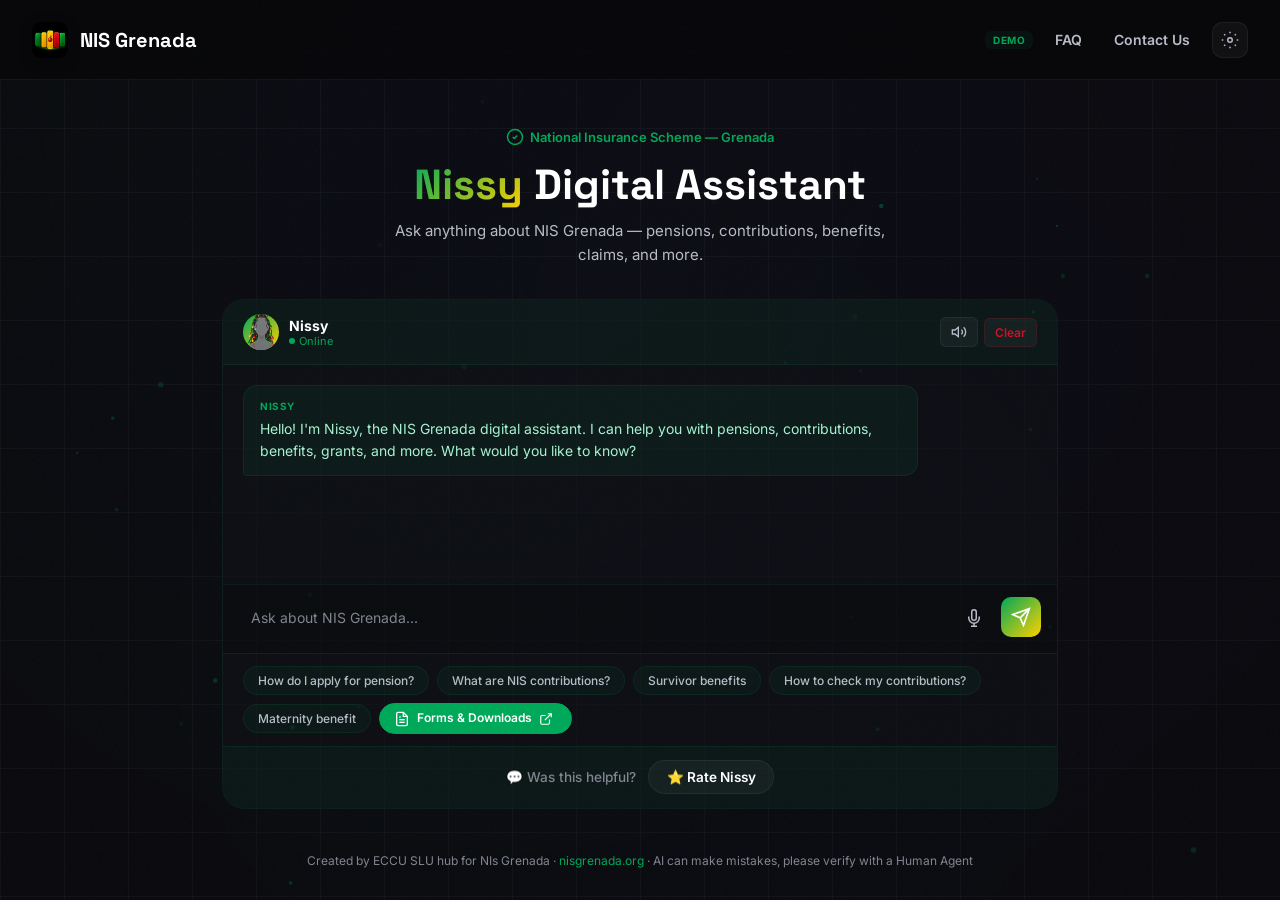
==== commit 61537de7: "Update index.html" ====
--- a/static/index.html
+++ b/static/index.html
@@ -4,14 +4,12 @@
 <meta charset="UTF-8">
 <link rel="icon" type="image/png" href="/static/favicon.png">
 <meta name="viewport" content="width=device-width, initial-scale=1.0">
-<title>NIS Grenada — Nissy Digital Assistant</title>
+<title>NIS Grenada — Digital Assistant Demo</title>
 <link rel="preconnect" href="https://fonts.googleapis.com">
 <link rel="preconnect" href="https://fonts.gstatic.com" crossorigin>
 <link href="https://fonts.googleapis.com/css2?family=Inter:wght@300;400;500;600;700;800&family=Space+Grotesk:wght@400;500;600;700&family=JetBrains+Mono:wght@400;500;600&display=swap" rel="stylesheet">
 <style>
-/* ============================================================
-   🎨 THEME VARIABLES
-   ============================================================ */
+/* ─── Theme Variables ─── */
 :root {
   --nis-primary: #00A859;
   --nis-primary-dark: #00854A;
@@ -55,24 +53,155 @@
   --font-display: 'Space Grotesk', var(--font-sans);
   --max-w: 1320px;
 }
-
-[data-theme="light"] { /* Same as before */ }
-[data-theme="purple"] { /* Same as before */ }
-[data-theme="ocean"] { /* Same as before */ }
-[data-theme="amber"] { /* Same as before */ }
-
-/* ============================================================
-   📐 RESET & BASE
-   ============================================================ */
+[data-theme="light"] {
+  --bg: #f5f5f7;
+  --bg2: #ffffff;
+  --fg: #1a1a2e;
+  --secondary: #4a4a6a;
+  --muted: #8888a0;
+  --glass: rgba(0,0,0,.03);
+  --glass-border: rgba(0,0,0,.06);
+  --header-bg: rgba(255,255,255,.9);
+  --chat-bg: rgba(255,255,255,.8);
+  --chat-border: rgba(0,168,89,.15);
+  --chat-header-bg: rgba(0,168,89,.04);
+  --chat-header-border: rgba(0,168,89,.1);
+  --msg-bot-bg: rgba(0,168,89,.06);
+  --msg-bot-border: rgba(0,168,89,.12);
+  --msg-bot-color: #065f46;
+  --msg-user-bg: rgba(255,209,0,.06);
+  --msg-user-border: rgba(255,209,0,.12);
+  --msg-user-color: #92400e;
+  --typing-bg: rgba(0,168,89,.04);
+  --typing-border: rgba(0,168,89,.08);
+  --input-bg: rgba(0,0,0,.03);
+  --chip-bg: rgba(0,168,89,.04);
+  --chip-border: rgba(0,168,89,.08);
+  --chip-hover-bg: rgba(0,168,89,.08);
+  --chip-hover-color: var(--nis-primary-dark);
+  --scrollbar-thumb: rgba(0,0,0,.12);
+  --gradient-1: var(--nis-primary-dark);
+  --gradient-2: var(--nis-accent-dark);
+  --glow-color: var(--nis-primary);
+  --rating-star-color: #f59e0b;
+}
+[data-theme="purple"] {
+  --bg: #0a0a12;
+  --bg2: #12101e;
+  --fg: #f0ecff;
+  --secondary: #b8b0d4;
+  --muted: #7a72a0;
+  --glass: rgba(120,80,255,.04);
+  --glass-border: rgba(120,80,255,.08);
+  --header-bg: rgba(10,10,18,.85);
+  --chat-bg: rgba(18,16,30,.7);
+  --chat-border: rgba(120,80,255,.15);
+  --chat-header-bg: rgba(120,80,255,.06);
+  --chat-header-border: rgba(120,80,255,.12);
+  --msg-bot-bg: rgba(120,80,255,.08);
+  --msg-bot-border: rgba(120,80,255,.12);
+  --msg-bot-color: #c4b5fd;
+  --msg-user-bg: rgba(255,100,200,.08);
+  --msg-user-border: rgba(255,100,200,.12);
+  --msg-user-color: #f9a8d4;
+  --typing-bg: rgba(120,80,255,.06);
+  --typing-border: rgba(120,80,255,.1);
+  --input-bg: rgba(0,0,0,.3);
+  --chip-bg: rgba(120,80,255,.06);
+  --chip-border: rgba(120,80,255,.1);
+  --chip-hover-bg: rgba(120,80,255,.12);
+  --chip-hover-color: #a78bfa;
+  --scrollbar-thumb: rgba(120,80,255,.15);
+  --gradient-1: #7c3aed;
+  --gradient-2: #ec4899;
+  --glow-color: #7c3aed;
+  --nis-primary: #7c3aed;
+  --nis-primary-dark: #6d28d9;
+  --nis-accent: #ec4899;
+  --nis-accent-dark: #db2777;
+  --rating-star-color: #fbbf24;
+}
+[data-theme="ocean"] {
+  --bg: #0a0e17;
+  --bg2: #0f172a;
+  --fg: #e0f2fe;
+  --secondary: #94a3b8;
+  --muted: #64748b;
+  --glass: rgba(6,182,212,.04);
+  --glass-border: rgba(6,182,212,.08);
+  --header-bg: rgba(10,14,23,.85);
+  --chat-bg: rgba(15,23,42,.7);
+  --chat-border: rgba(6,182,212,.15);
+  --chat-header-bg: rgba(6,182,212,.06);
+  --chat-header-border: rgba(6,182,212,.12);
+  --msg-bot-bg: rgba(6,182,212,.08);
+  --msg-bot-border: rgba(6,182,212,.12);
+  --msg-bot-color: #67e8f9;
+  --msg-user-bg: rgba(34,211,238,.08);
+  --msg-user-border: rgba(34,211,238,.12);
+  --msg-user-color: #7dd3fc;
+  --typing-bg: rgba(6,182,212,.06);
+  --typing-border: rgba(6,182,212,.1);
+  --input-bg: rgba(0,0,0,.3);
+  --chip-bg: rgba(6,182,212,.06);
+  --chip-border: rgba(6,182,212,.1);
+  --chip-hover-bg: rgba(6,182,212,.12);
+  --chip-hover-color: #22d3ee;
+  --scrollbar-thumb: rgba(6,182,212,.15);
+  --gradient-1: #06b6d4;
+  --gradient-2: #3b82f6;
+  --glow-color: #06b6d4;
+  --nis-primary: #06b6d4;
+  --nis-primary-dark: #0891b2;
+  --nis-accent: #3b82f6;
+  --nis-accent-dark: #2563eb;
+  --rating-star-color: #fcd34d;
+}
+[data-theme="amber"] {
+  --bg: #0f0b07;
+  --bg2: #1a120a;
+  --fg: #fef3c7;
+  --secondary: #d4a574;
+  --muted: #926d42;
+  --glass: rgba(245,158,11,.04);
+  --glass-border: rgba(245,158,11,.08);
+  --header-bg: rgba(15,11,7,.85);
+  --chat-bg: rgba(26,18,10,.7);
+  --chat-border: rgba(245,158,11,.15);
+  --chat-header-bg: rgba(245,158,11,.06);
+  --chat-header-border: rgba(245,158,11,.12);
+  --msg-bot-bg: rgba(245,158,11,.08);
+  --msg-bot-border: rgba(245,158,11,.12);
+  --msg-bot-color: #fde68a;
+  --msg-user-bg: rgba(239,68,68,.08);
+  --msg-user-border: rgba(239,68,68,.12);
+  --msg-user-color: #fca5a5;
+  --typing-bg: rgba(245,158,11,.06);
+  --typing-border: rgba(245,158,11,.1);
+  --input-bg: rgba(0,0,0,.3);
+  --chip-bg: rgba(245,158,11,.06);
+  --chip-border: rgba(245,158,11,.1);
+  --chip-hover-bg: rgba(245,158,11,.12);
+  --chip-hover-color: #fbbf24;
+  --scrollbar-thumb: rgba(245,158,11,.15);
+  --gradient-1: #f59e0b;
+  --gradient-2: #ef4444;
+  --glow-color: #f59e0b;
+  --nis-primary: #f59e0b;
+  --nis-primary-dark: #d97706;
+  --nis-accent: #ef4444;
+  --nis-accent-dark: #dc2626;
+  --rating-star-color: #fbbf24;
+}
+
+/* ─── Reset ─── */
 *{margin:0;padding:0;box-sizing:border-box}
 html{scroll-behavior:smooth;-webkit-font-smoothing:antialiased}
 body{font-family:var(--font-sans);background:var(--bg);color:var(--fg);min-height:100vh;overflow-x:hidden;transition:background .4s,color .4s}
 a{color:inherit;text-decoration:none}
 button{font:inherit;cursor:pointer;border:none;background:none;color:inherit}
 
-/* ============================================================
-   🖼️ BACKGROUND LAYERS
-   ============================================================ */
+/* ─── Background Layers ─── */
 .bg-layers{position:fixed;inset:0;pointer-events:none;z-index:0}
 .bg-glow{position:absolute;border-radius:50%;filter:blur(350px);opacity:.08;pointer-events:none}
 .bg-glow-1{width:700px;height:700px;background:#3B82F6;top:-200px;left:10%;animation:glowFloat 20s ease-in-out infinite}
@@ -83,39 +212,32 @@
 .bg-noise{position:absolute;inset:0;background-image:url("data:image/svg+xml,%3Csvg viewBox='0 0 256 256' xmlns='http://www.w3.org/2000/svg'%3E%3Cfilter id='n'%3E%3CfeTurbulence type='fractalNoise' baseFrequency='.85' numOctaves='4' stitchTiles='stitch'/%3E%3C/filter%3E%3Crect width='100%25' height='100%25' filter='url(%23n)' opacity='.03'/%3E%3C/svg%3E");background-size:200px}
 .bg-grid{position:absolute;inset:0;background-image:linear-gradient(rgba(255,255,255,.03) 1px,transparent 1px),linear-gradient(90deg,rgba(255,255,255,.03) 1px,transparent 1px);background-size:64px 64px;animation:gridScroll 80s linear infinite}
 @keyframes gridScroll{to{background-position:64px 64px}}
-
-/* ============================================================
-   📱 LAYOUT
-   ============================================================ */
+#bg-particles{position:absolute;inset:0;width:100%;height:100%}
+
+/* ─── Layout ─── */
 .demo-page{display:flex;flex-direction:column;min-height:100vh;position:relative;z-index:1}
-
-/* ============================================================
-   🧭 HEADER
-   ============================================================ */
-.demo-header{position:fixed;top:0;left:0;right:0;z-index:100;height:72px;background:var(--header-bg);backdrop-filter:blur(20px);-webkit-backdrop-filter:blur(20px);border-bottom:1px solid var(--chat-header-border);display:flex;align-items:center;padding:0 24px;transition:background .4s,border-color .4s}
+.demo-header{position:fixed;top:0;left:0;right:0;z-index:100;height:80px;background:var(--header-bg);backdrop-filter:blur(20px);-webkit-backdrop-filter:blur(20px);border-bottom:1px solid var(--chat-header-border);display:flex;align-items:center;padding:0 32px;transition:background .4s,border-color .4s}
 .demo-header-inner{max-width:var(--max-w);margin:0 auto;width:100%;display:flex;align-items:center;justify-content:space-between}
-.demo-logo{display:flex;align-items:center;gap:10px;font-family:var(--font-display);font-size:18px;font-weight:700;text-decoration:none;color:var(--fg);transition:color .4s}
-.demo-logo a{display:flex;align-items:center;gap:10px;text-decoration:none;color:var(--fg)}
+.demo-logo{display:flex;align-items:center;gap:12px;font-family:var(--font-display);font-size:20px;font-weight:700;text-decoration:none;color:var(--fg);transition:color .4s}
+.demo-logo a{display:flex;align-items:center;gap:12px;text-decoration:none;color:var(--fg)}
 .demo-logo a:hover{opacity:0.8}
-.demo-logo img{width:32px;height:32px;border-radius:8px;object-fit:cover;box-shadow:0 4px 14px rgba(0,0,0,.3)}
-.demo-nav{display:flex;align-items:center;gap:8px}
-.demo-nav a{font-size:13px;font-weight:600;color:var(--secondary);text-decoration:none;padding:5px 8px;border-radius:8px;transition:color .2s,background .2s}
+.demo-logo img{width:36px;height:36px;border-radius:9px;object-fit:cover;box-shadow:0 4px 14px rgba(0,0,0,.3)}
+.demo-nav{display:flex;align-items:center;gap:12px}
+.demo-nav a{font-size:14px;font-weight:600;color:var(--secondary);text-decoration:none;padding:6px 10px;border-radius:8px;transition:color .2s,background .2s}
 .demo-nav a:hover{color:var(--nis-primary);background:var(--chip-hover-bg)}
 .demo-nav a.active{color:var(--nis-primary);background:var(--chip-hover-bg)}
-.demo-nav .badge{font-size:9px;font-weight:700;letter-spacing:.05em;text-transform:uppercase;padding:2px 6px;border-radius:6px;background:var(--chip-bg);color:var(--nis-primary)}
-
-/* ============================================================
-   🎨 THEME PICKER
-   ============================================================ */
-.theme-btn{position:relative;width:34px;height:34px;border-radius:10px;background:var(--glass);border:1px solid var(--glass-border);cursor:pointer;display:flex;align-items:center;justify-content:center;transition:all .2s;color:var(--secondary)}
+.demo-nav .badge{font-size:10px;font-weight:700;letter-spacing:.05em;text-transform:uppercase;padding:3px 8px;border-radius:6px;background:var(--chip-bg);color:var(--nis-primary)}
+
+/* ─── Theme Picker ─── */
+.theme-btn{position:relative;width:36px;height:36px;border-radius:10px;background:var(--glass);border:1px solid var(--glass-border);cursor:pointer;display:flex;align-items:center;justify-content:center;transition:all .2s;color:var(--secondary)}
 .theme-btn:hover{background:var(--chip-hover-bg);color:var(--nis-primary);border-color:var(--chip-border)}
-.theme-btn svg{width:16px;height:16px}
-.theme-picker{position:absolute;top:calc(100% + 8px);right:0;background:var(--bg2);border:1px solid var(--glass-border);border-radius:14px;padding:8px;box-shadow:0 16px 48px rgba(0,0,0,.4);display:none;z-index:200;min-width:160px}
+.theme-btn svg{width:18px;height:18px}
+.theme-picker{position:absolute;top:calc(100% + 8px);right:0;background:var(--bg2);border:1px solid var(--glass-border);border-radius:14px;padding:8px;box-shadow:0 16px 48px rgba(0,0,0,.4);display:none;z-index:200;min-width:180px}
 .theme-picker.open{display:block}
-.theme-option{display:flex;align-items:center;gap:10px;padding:6px 10px;border-radius:8px;cursor:pointer;transition:all .2s;border:none;background:none;color:var(--secondary);font-size:12px;font-weight:500;width:100%;text-align:left}
+.theme-option{display:flex;align-items:center;gap:10px;padding:8px 12px;border-radius:8px;cursor:pointer;transition:all .2s;border:none;background:none;color:var(--secondary);font-size:13px;font-weight:500;width:100%;text-align:left}
 .theme-option:hover{background:var(--glass);color:var(--fg)}
 .theme-option.active{background:var(--chip-hover-bg);color:var(--nis-primary)}
-.theme-swatch{width:18px;height:18px;border-radius:50%;flex-shrink:0;border:2px solid var(--glass-border)}
+.theme-swatch{width:20px;height:20px;border-radius:50%;flex-shrink:0;border:2px solid var(--glass-border)}
 .theme-swatch-dark{background:linear-gradient(135deg,#09090B,#1a1a2e)}
 .theme-swatch-light{background:linear-gradient(135deg,#f5f5f7,#ffffff)}
 .theme-swatch-purple{background:linear-gradient(135deg,#0a0a12,#7c3aed)}
@@ -124,341 +246,192 @@
 .theme-check{margin-left:auto;color:var(--nis-primary);display:none}
 .theme-option.active .theme-check{display:block}
 
-/* ============================================================
-   🌟 NEW: LANGUAGE INDICATOR
-   ============================================================ */
-.language-indicator {
-  font-size: 0.6rem;
-  color: var(--muted);
-  font-family: 'JetBrains Mono', monospace;
-  padding: 0.15rem 0.5rem;
-  border-radius: 12px;
-  background: var(--glass);
-  border: 1px solid var(--glass-border);
-  cursor: pointer;
-  transition: all 0.2s ease;
-  white-space: nowrap;
-}
-.language-indicator:hover {
+/* ─── Main Content ─── */
+.demo-main{flex:1;display:flex;flex-direction:column;padding-top:80px;max-width:900px;margin:0 auto;width:100%;padding-left:32px;padding-right:32px}
+.demo-hero{text-align:center;padding:48px 0 32px}
+.demo-hero h1{font-family:var(--font-display);font-size:clamp(28px,4vw,42px);font-weight:800;margin-bottom:8px}
+.demo-hero h1 span{background:linear-gradient(135deg,var(--gradient-1),var(--gradient-2));-webkit-background-clip:text;-webkit-text-fill-color:transparent;background-clip:text}
+.demo-hero p{color:var(--secondary);font-size:15px;max-width:500px;margin:0 auto;line-height:1.6}
+.demo-hero .nis-brand{display:flex;align-items:center;justify-content:center;gap:6px;margin-bottom:12px;font-size:13px;color:var(--nis-primary);font-weight:600}
+.demo-hero .nis-brand svg{width:18px;height:18px}
+
+/* ─── Chat Container ─── */
+.chat-container{flex:1;display:flex;flex-direction:column;background:var(--chat-bg);border:1px solid var(--chat-border);border-radius:var(--radius-lg);overflow:hidden;min-height:500px;max-height:600px;margin-bottom:24px;transition:background .4s,border-color .4s}
+.chat-header{display:flex;align-items:center;gap:10px;padding:14px 20px;background:var(--chat-header-bg);border-bottom:1px solid var(--chat-header-border);transition:background .4s,border-color .4s}
+.chat-header-avatar{width:36px;height:36px;border-radius:50%;background:linear-gradient(135deg,var(--gradient-1),var(--gradient-2));display:flex;align-items:center;justify-content:center;font-size:16px;font-weight:700;color:#fff;transition:background .4s;overflow:hidden;flex-shrink:0}
+.chat-header-avatar img{width:100%;height:100%;object-fit:cover}
+.chat-header-avatar .avatar-fallback{display:none;font-size:18px;font-weight:700}
+.chat-header-avatar img:not([src]), .chat-header-avatar img[src=""], .chat-header-avatar img[src*="error"]{display:none}
+.chat-header-avatar img:not([src]) + .avatar-fallback,
+.chat-header-avatar img[src=""] + .avatar-fallback,
+.chat-header-avatar img[src*="error"] + .avatar-fallback{display:block}
+.chat-header-info{flex:1;min-width:0}
+.chat-header-name{font-size:14px;font-weight:700;color:var(--fg)}
+.chat-header-status{font-size:11px;color:var(--nis-primary);display:flex;align-items:center;gap:4px}
+.chat-header-status .dot{width:6px;height:6px;border-radius:50%;background:var(--nis-primary);animation:pulse 2s infinite}
+@keyframes pulse{0%,100%{opacity:1}50%{opacity:.4}}
+.chat-header-actions{display:flex;gap:6px;align-items:center;flex-wrap:wrap}
+.chat-header-actions button{padding:6px 10px;border-radius:6px;font-size:12px;font-weight:600;background:var(--glass);color:var(--secondary);border:1px solid var(--glass-border);cursor:pointer;transition:all .2s;display:flex;align-items:center;justify-content:center;gap:4px}
+.chat-header-actions button:hover{background:var(--chip-hover-bg);color:var(--fg)}
+.chat-header-actions button svg{width:16px;height:16px;flex-shrink:0}
+.chat-header-actions .btn-clear{color:var(--nis-flag-red);border-color:rgba(206,17,38,.2)}
+.chat-header-actions .btn-clear:hover{background:rgba(206,17,38,.1)}
+.chat-header-actions .voice-status{font-size:10px;color:#ef4444;font-weight:600;display:none;align-items:center;gap:4px}
+.chat-header-actions .voice-status.active{display:flex}
+.chat-header-actions .voice-status .dot{width:6px;height:6px;border-radius:50%;background:#ef4444;animation:pulse 1s infinite}
+.chat-header-actions .voice-status.listening{color:#22c55e}
+.chat-header-actions .voice-status.listening .dot{background:#22c55e}
+
+/* ─── Messages ─── */
+.chat-messages{flex:1;overflow-y:auto;padding:20px;display:flex;flex-direction:column;gap:12px;scroll-behavior:smooth}
+.chat-messages::-webkit-scrollbar{width:5px}
+.chat-messages::-webkit-scrollbar-thumb{background:var(--scrollbar-thumb);border-radius:10px}
+.chat-messages::-webkit-scrollbar-track{background:transparent}
+.msg{max-width:85%;padding:12px 16px;border-radius:14px;font-size:14px;line-height:1.6;word-break:break-word;animation:msgIn .25s ease-out;transition:background .4s,border-color .4s,color .4s}
+@keyframes msgIn{from{opacity:0;transform:translateY(8px)}to{opacity:1;transform:translateY(0)}}
+.msg-bot{background:var(--msg-bot-bg);border:1px solid var(--msg-bot-border);color:var(--msg-bot-color);align-self:flex-start;border-bottom-left-radius:4px}
+.msg-bot .msg-role{font-size:10px;font-weight:700;text-transform:uppercase;letter-spacing:.05em;color:var(--nis-primary);margin-bottom:4px;display:block}
+.msg-user{background:var(--msg-user-bg);border:1px solid var(--msg-user-border);color:var(--msg-user-color);align-self:flex-end;border-bottom-right-radius:4px}
+.msg-user .msg-role{font-size:10px;font-weight:700;text-transform:uppercase;letter-spacing:.05em;color:var(--nis-accent);margin-bottom:4px;display:block;text-align:right}
+.msg-bot ul,.msg-user ul{margin:6px 0;padding-left:18px;display:flex;flex-direction:column;gap:3px}
+.msg-bot ul li,.msg-user ul li{font-size:13px;line-height:1.5;padding:2px 0}
+.msg-bot p,.msg-user p{margin:4px 0;line-height:1.6}
+.msg-context{margin-top:8px;padding:8px 12px;background:rgba(0,168,89,.04);border-left:3px solid var(--nis-primary);border-radius:0 6px 6px 0;font-size:12px;color:var(--secondary);line-height:1.5}
+
+/* ─── Typing ─── */
+.typing{align-self:flex-start;display:flex;align-items:center;gap:6px;padding:14px 20px;background:var(--typing-bg);border:1px solid var(--typing-border);border-radius:14px;border-bottom-left-radius:4px}
+.typing-dot{width:8px;height:8px;border-radius:50%;background:var(--nis-primary);animation:typingBounce 1.2s ease-in-out infinite}
+.typing-dot:nth-child(2){animation-delay:.2s}
+.typing-dot:nth-child(3){animation-delay:.4s}
+@keyframes typingBounce{0%,60%,100%{transform:translateY(0)}30%{transform:translateY(-6px)}}
+
+/* ─── Input ─── */
+.chat-input{display:flex;gap:0;border-top:1px solid var(--chat-border);padding:12px 16px;background:var(--input-bg);transition:background .4s,border-color .4s}
+.chat-input textarea{flex:1;background:transparent;border:none;padding:10px 12px;color:var(--fg);font-size:14px;font-family:var(--font-sans);outline:none;resize:none;line-height:1.5;max-height:120px;transition:color .4s}
+.chat-input textarea::placeholder{color:var(--muted)}
+.chat-input textarea::-webkit-scrollbar{width:4px}
+.chat-input textarea::-webkit-scrollbar-thumb{background:var(--scrollbar-thumb);border-radius:10px}
+.chat-input-actions{display:flex;align-items:flex-end;gap:8px;padding-bottom:4px}
+.chat-input-actions button{width:40px;height:40px;border-radius:10px;display:flex;align-items:center;justify-content:center;background:linear-gradient(135deg,var(--gradient-1),var(--gradient-2));color:#fff;border:none;cursor:pointer;transition:all .2s}
+.chat-input-actions button:hover{transform:scale(1.05);box-shadow:0 4px 16px var(--glow-color)}
+.chat-input-actions button:disabled{opacity:.4;cursor:not-allowed;transform:none;box-shadow:none}
+.chat-input-actions button svg{width:20px;height:20px}
+#voiceNoteBtn{background:transparent;border:none;color:var(--secondary);cursor:pointer;width:38px;height:38px;border-radius:50%;display:flex;align-items:center;justify-content:center;transition:all .2s;flex-shrink:0}
+#voiceNoteBtn svg{width:18px;height:18px}
+#voiceNoteBtn:hover{color:var(--fg);background:var(--chip-hover-bg)}
+#voiceNoteBtn.recording{color:#fff;background:#ef4444;animation:voicePulse 1.2s ease-in-out infinite}
+@keyframes voicePulse{0%,100%{box-shadow:0 0 0 0 rgba(239,68,68,.4)}50%{box-shadow:0 0 0 8px rgba(239,68,68,0)}}
+
+/* ─── Suggestion Chips ─── */
+.suggestion-chips{display:flex;gap:8px;padding:12px 20px;border-top:1px solid var(--glass-border);flex-wrap:wrap;align-items:center}
+.suggestion-chip{padding:6px 14px;border-radius:100px;font-size:12px;font-weight:500;background:var(--chip-bg);border:1px solid var(--chip-border);color:var(--secondary);cursor:pointer;transition:all .2s;white-space:nowrap}
+.suggestion-chip:hover{background:var(--chip-hover-bg);color:var(--chip-hover-color);border-color:var(--chip-border)}
+
+/* ─── External Link Chip (Forms & Downloads) ─── */
+.suggestion-chip.external {
   background: var(--nis-primary);
   color: #fff;
   border-color: var(--nis-primary);
-}
-
-/* ============================================================
-   🌟 NEW: JOURNEY PROGRESS BAR
-   ============================================================ */
-.journey-progress-container {
-  padding: 0.4rem 1.25rem;
-  background: var(--chat-header-bg);
-  border-bottom: 1px solid var(--chat-header-border);
-  flex-shrink: 0;
-}
-.journey-progress-label {
-  font-size: 0.6rem;
-  color: var(--muted);
-  font-family: 'JetBrains Mono', monospace;
-  text-transform: uppercase;
-  letter-spacing: 0.05em;
-  margin-bottom: 0.15rem;
-  display: flex;
-  justify-content: space-between;
-}
-.journey-progress-track {
-  width: 100%;
-  height: 3px;
-  background: var(--glass-border);
-  border-radius: 2px;
-  overflow: hidden;
-  position: relative;
-}
-.journey-progress-fill {
-  height: 100%;
-  background: linear-gradient(90deg, var(--gradient-1), var(--gradient-2));
-  border-radius: 2px;
-  transition: width 0.5s ease;
-  width: 20%;
-}
-.journey-progress-steps {
-  display: flex;
-  justify-content: space-between;
-  margin-top: 0.15rem;
-  font-size: 0.5rem;
-  color: var(--muted);
-}
-.journey-progress-steps span {
-  transition: color 0.3s ease;
-}
-.journey-progress-steps span.active {
-  color: var(--nis-primary);
   font-weight: 600;
 }
-
-/* ============================================================
-   🌟 NEW: PERSONA SELECTOR
-   ============================================================ */
-.persona-selector {
-  padding: 0.4rem 1.25rem;
-  background: var(--chat-header-bg);
-  border-bottom: 1px solid var(--chat-header-border);
-  display: flex;
-  align-items: center;
-  gap: 0.5rem;
-  flex-wrap: wrap;
-  flex-shrink: 0;
-}
-.persona-selector label {
-  font-size: 0.6rem;
-  color: var(--muted);
-  font-weight: 600;
-  text-transform: uppercase;
-  letter-spacing: 0.05em;
-}
-.persona-btn {
-  padding: 0.2rem 0.6rem;
-  border-radius: 12px;
-  font-size: 0.6rem;
-  font-weight: 500;
-  background: var(--glass);
-  border: 1px solid var(--glass-border);
-  color: var(--secondary);
-  cursor: pointer;
-  transition: all 0.2s ease;
-}
-.persona-btn:hover {
-  background: var(--chip-hover-bg);
-  color: var(--fg);
-}
-.persona-btn.active {
-  background: var(--nis-primary);
+.suggestion-chip.external:hover {
+  background: var(--nis-primary-dark);
+  border-color: var(--nis-primary-dark);
   color: #fff;
-  border-color: var(--nis-primary);
-}
-
-/* ============================================================
-   🚨 CRISIS BANNER
-   ============================================================ */
-.crisis-banner {
-  display: none;
-  padding: 0.5rem 1.25rem;
-  background: #dc2626;
-  color: #fff;
-  text-align: center;
-  font-size: 0.7rem;
-  font-weight: 600;
-  border-bottom: 2px solid var(--nis-flag-red);
-  animation: slideDown 0.5s ease;
-  flex-shrink: 0;
-}
-.crisis-banner.show {
-  display: block;
-}
-.crisis-banner a {
-  color: #fff;
-  text-decoration: underline;
-  font-weight: 700;
-}
-@keyframes slideDown {
-  from { opacity: 0; transform: translateY(-20px); }
-  to { opacity: 1; transform: translateY(0); }
-}
-
-/* ============================================================
-   💬 MAIN CONTENT
-   ============================================================ */
-.demo-main{flex:1;display:flex;flex-direction:column;padding-top:72px;max-width:900px;margin:0 auto;width:100%;padding-left:24px;padding-right:24px}
-.demo-hero{text-align:center;padding:24px 0 16px}
-.demo-hero h1{font-family:var(--font-display);font-size:clamp(22px,3vw,32px);font-weight:800;margin-bottom:4px}
-.demo-hero h1 span{background:linear-gradient(135deg,var(--gradient-1),var(--gradient-2));-webkit-background-clip:text;-webkit-text-fill-color:transparent;background-clip:text}
-.demo-hero p{color:var(--secondary);font-size:13px;max-width:500px;margin:0 auto;line-height:1.5}
-.demo-hero .nis-brand{display:flex;align-items:center;justify-content:center;gap:6px;margin-bottom:8px;font-size:12px;color:var(--nis-primary);font-weight:600}
-.demo-hero .nis-brand svg{width:16px;height:16px}
-
-/* ============================================================
-   💬 CHAT CONTAINER
-   ============================================================ */
-.chat-container{flex:1;display:flex;flex-direction:column;background:var(--chat-bg);border:1px solid var(--chat-border);border-radius:var(--radius-lg);overflow:hidden;min-height:400px;max-height:550px;margin-bottom:16px;transition:background .4s,border-color .4s}
-.chat-header{display:flex;align-items:center;gap:8px;padding:10px 16px;background:var(--chat-header-bg);border-bottom:1px solid var(--chat-header-border);transition:background .4s,border-color .4s}
-.chat-header-avatar{width:32px;height:32px;border-radius:50%;background:linear-gradient(135deg,var(--gradient-1),var(--gradient-2));display:flex;align-items:center;justify-content:center;font-size:14px;font-weight:700;color:#fff;transition:background .4s;overflow:hidden;flex-shrink:0}
-.chat-header-avatar img{width:100%;height:100%;object-fit:cover}
-.chat-header-avatar .avatar-fallback{display:none;font-size:16px;font-weight:700}
-.chat-header-info{flex:1;min-width:0}
-.chat-header-name{font-size:13px;font-weight:700;color:var(--fg)}
-.chat-header-status{font-size:10px;color:var(--nis-primary);display:flex;align-items:center;gap:4px}
-.chat-header-status .dot{width:5px;height:5px;border-radius:50%;background:var(--nis-primary);animation:pulse 2s infinite}
-@keyframes pulse{0%,100%{opacity:1}50%{opacity:.4}}
-.chat-header-actions{display:flex;gap:4px;align-items:center;flex-wrap:wrap}
-.chat-header-actions button{padding:4px 8px;border-radius:6px;font-size:11px;font-weight:600;background:var(--glass);color:var(--secondary);border:1px solid var(--glass-border);cursor:pointer;transition:all .2s;display:flex;align-items:center;justify-content:center;gap:3px}
-.chat-header-actions button:hover{background:var(--chip-hover-bg);color:var(--fg)}
-.chat-header-actions button svg{width:14px;height:14px;flex-shrink:0}
-.chat-header-actions .btn-clear{color:var(--nis-flag-red);border-color:rgba(206,17,38,.2)}
-.chat-header-actions .btn-clear:hover{background:rgba(206,17,38,.1)}
-
-/* ============================================================
-   💬 MESSAGES
-   ============================================================ */
-.chat-messages{flex:1;overflow-y:auto;padding:16px;display:flex;flex-direction:column;gap:10px;scroll-behavior:smooth}
-.chat-messages::-webkit-scrollbar{width:4px}
-.chat-messages::-webkit-scrollbar-thumb{background:var(--scrollbar-thumb);border-radius:10px}
-.chat-messages::-webkit-scrollbar-track{background:transparent}
-.msg{max-width:85%;padding:10px 14px;border-radius:14px;font-size:13px;line-height:1.5;word-break:break-word;animation:msgIn .25s ease-out;transition:background .4s,border-color .4s,color .4s}
-@keyframes msgIn{from{opacity:0;transform:translateY(8px)}to{opacity:1;transform:translateY(0)}}
-.msg-bot{background:var(--msg-bot-bg);border:1px solid var(--msg-bot-border);color:var(--msg-bot-color);align-self:flex-start;border-bottom-left-radius:4px}
-.msg-bot .msg-role{font-size:9px;font-weight:700;text-transform:uppercase;letter-spacing:.05em;color:var(--nis-primary);margin-bottom:3px;display:block}
-.msg-user{background:var(--msg-user-bg);border:1px solid var(--msg-user-border);color:var(--msg-user-color);align-self:flex-end;border-bottom-right-radius:4px}
-.msg-user .msg-role{font-size:9px;font-weight:700;text-transform:uppercase;letter-spacing:.05em;color:var(--nis-accent);margin-bottom:3px;display:block;text-align:right}
-.msg-bot ul,.msg-user ul{margin:4px 0;padding-left:16px;display:flex;flex-direction:column;gap:2px}
-.msg-bot ul li,.msg-user ul li{font-size:12px;line-height:1.4;padding:2px 0}
-.msg-bot p,.msg-user p{margin:3px 0;line-height:1.5}
-.msg-context{margin-top:6px;padding:6px 10px;background:rgba(0,168,89,.04);border-left:3px solid var(--nis-primary);border-radius:0 6px 6px 0;font-size:11px;color:var(--secondary);line-height:1.4}
-
-/* ============================================================
-   ⌨️ TYPING INDICATOR
-   ============================================================ */
-.typing{align-self:flex-start;display:flex;align-items:center;gap:5px;padding:10px 16px;background:var(--typing-bg);border:1px solid var(--typing-border);border-radius:14px;border-bottom-left-radius:4px}
-.typing-dot{width:7px;height:7px;border-radius:50%;background:var(--nis-primary);animation:typingBounce 1.2s ease-in-out infinite}
-.typing-dot:nth-child(2){animation-delay:.2s}
-.typing-dot:nth-child(3){animation-delay:.4s}
-@keyframes typingBounce{0%,60%,100%{transform:translateY(0)}30%{transform:translateY(-5px)}}
-
-/* ============================================================
-   ⌨️ INPUT
-   ============================================================ */
-.chat-input{display:flex;gap:0;border-top:1px solid var(--chat-border);padding:8px 12px;background:var(--input-bg);transition:background .4s,border-color .4s}
-.chat-input textarea{flex:1;background:transparent;border:none;padding:8px 10px;color:var(--fg);font-size:13px;font-family:var(--font-sans);outline:none;resize:none;line-height:1.4;max-height:100px;transition:color .4s}
-.chat-input textarea::placeholder{color:var(--muted)}
-.chat-input textarea::-webkit-scrollbar{width:3px}
-.chat-input textarea::-webkit-scrollbar-thumb{background:var(--scrollbar-thumb);border-radius:10px}
-.chat-input-actions{display:flex;align-items:flex-end;gap:6px;padding-bottom:2px}
-.chat-input-actions button{width:34px;height:34px;border-radius:10px;display:flex;align-items:center;justify-content:center;background:linear-gradient(135deg,var(--gradient-1),var(--gradient-2));color:#fff;border:none;cursor:pointer;transition:all .2s}
-.chat-input-actions button:hover{transform:scale(1.05);box-shadow:0 4px 16px var(--glow-color)}
-.chat-input-actions button:disabled{opacity:.4;cursor:not-allowed;transform:none;box-shadow:none}
-.chat-input-actions button svg{width:18px;height:18px}
-
-/* ============================================================
-   🧩 SUGGESTION CHIPS
-   ============================================================ */
-.suggestion-chips{display:flex;gap:6px;padding:8px 16px;border-top:1px solid var(--glass-border);flex-wrap:wrap;align-items:center}
-.suggestion-chip{padding:4px 12px;border-radius:100px;font-size:11px;font-weight:500;background:var(--chip-bg);border:1px solid var(--chip-border);color:var(--secondary);cursor:pointer;transition:all .2s;white-space:nowrap}
-.suggestion-chip:hover{background:var(--chip-hover-bg);color:var(--chip-hover-color);border-color:var(--chip-border)}
-.suggestion-chip.external{background:var(--nis-primary);color:#fff;border-color:var(--nis-primary);font-weight:600}
-.suggestion-chip.external:hover{background:var(--nis-primary-dark);border-color:var(--nis-primary-dark);color:#fff;transform:translateY(-2px);box-shadow:0 4px 12px rgba(0,168,89,0.3)}
-.suggestion-chip.external .link-icon{display:inline-block;margin-left:3px;transition:transform 0.2s ease}
-.suggestion-chip.external:hover .link-icon{transform:translate(2px,-2px)}
-
-/* ============================================================
-   ⭐ RATING BAR (QUICK - NEW)
-   ============================================================ */
-.rating-bar{padding:0.4rem 1.25rem;border-top:1px solid var(--chat-border);background:var(--chat-header-bg);display:flex;align-items:center;justify-content:center;gap:0.5rem;flex-wrap:wrap}
-.rating-bar-label{font-size:0.7rem;color:var(--muted);font-weight:500}
-.rating-bar-btn{background:var(--glass);color:var(--fg);border:1px solid var(--glass-border);padding:0.3rem 0.8rem;border-radius:20px;font-size:0.7rem;font-weight:600;cursor:pointer;transition:0.2s;display:flex;align-items:center;gap:0.3rem}
+  transform: translateY(-2px);
+  box-shadow: 0 4px 12px rgba(0,168,89,0.3);
+}
+.suggestion-chip.external .external-icon {
+  display: inline-block;
+  margin-left: 2px;
+  transition: transform 0.2s ease;
+}
+.suggestion-chip.external:hover .external-icon {
+  transform: translate(2px, -2px);
+}
+.suggestion-chip.external svg {
+  display: inline-block;
+  vertical-align: middle;
+  margin-right: 4px;
+}
+.suggestion-chip.external .link-icon {
+  display: inline-block;
+  vertical-align: middle;
+  margin-left: 4px;
+  transition: transform 0.2s ease;
+}
+.suggestion-chip.external:hover .link-icon {
+  transform: translate(2px, -2px);
+}
+
+/* ─── Rating Bar ─── */
+.rating-bar{padding:0.85rem 2.5rem;border-top:1px solid var(--chat-border);background:var(--chat-header-bg);display:flex;align-items:center;justify-content:center;gap:0.75rem;flex-wrap:wrap}
+.rating-bar-label{font-size:0.85rem;color:var(--muted);font-weight:500}
+.rating-bar-btn{background:var(--glass);color:var(--fg);border:1px solid var(--glass-border);padding:0.5rem 1.1rem;border-radius:20px;font-size:0.85rem;font-weight:600;cursor:pointer;transition:0.2s;display:flex;align-items:center;gap:0.4rem}
 .rating-bar-btn:hover{background:var(--nis-primary);color:#fff;border-color:var(--nis-primary);transform:translateY(-1px)}
 .rating-bar-btn:disabled{opacity:0.5;cursor:not-allowed;transform:none}
 
-/* ⭐ NEW: Quick Star Rating (visible on bar) */
-.quick-stars {
-  display: none;
-  gap: 0.15rem;
-  font-size: 1.1rem;
-}
-.quick-stars.show { display: flex; }
-.quick-star {
-  cursor: pointer;
-  filter: grayscale(100%) opacity(0.4);
-  transition: all 0.2s ease;
-  background: none;
-  border: none;
-  padding: 0;
-  line-height: 1;
-}
-.quick-star:hover { transform: scale(1.2); }
-.quick-star.active { filter: none; }
-.quick-star.selected { filter: none; transform: scale(1.1); }
-
-/* ============================================================
-   ⭐ RATING MODAL
-   ============================================================ */
+/* ─── Rating Modal ─── */
 .modal-overlay{position:fixed;top:0;left:0;width:100%;height:100%;background:rgba(0,0,0,0.7);display:none;align-items:center;justify-content:center;z-index:1000;backdrop-filter:blur(4px)}
 .modal-overlay.open{display:flex}
-.rating-modal-content{background:var(--bg2);border:1px solid var(--glass-border);border-radius:calc(var(--radius-lg) * 1.5);width:90%;max-width:380px;height:auto;padding:1.5rem;display:flex;flex-direction:column;align-items:center;gap:1rem;text-align:center;animation:slideUp 0.3s ease}
+.rating-modal-content{background:var(--bg2);border:1px solid var(--glass-border);border-radius:calc(var(--radius-lg) * 1.5);width:90%;max-width:420px;height:auto;padding:2rem;display:flex;flex-direction:column;align-items:center;gap:1.25rem;text-align:center;animation:slideUp 0.3s ease}
 @keyframes slideUp{from{opacity:0;transform:translateY(20px)}to{opacity:1;transform:translateY(0)}}
-.rating-modal-content h3{font-family:var(--font-display);font-size:1.2rem;color:var(--fg);margin:0}
-.rating-modal-content p{font-size:0.8rem;color:var(--muted);margin:0}
-.close-modal{align-self:flex-end;background:none;border:none;color:var(--muted);font-size:1.5rem;cursor:pointer;line-height:1;padding:0;margin-bottom:-0.5rem}
+.rating-modal-content h3{font-family:var(--font-display);font-size:1.4rem;color:var(--fg);margin:0}
+.rating-modal-content p{font-size:0.9rem;color:var(--muted);margin:0}
+.close-modal{align-self:flex-end;background:none;border:none;color:var(--muted);font-size:1.75rem;cursor:pointer;line-height:1;padding:0;margin-bottom:-1rem}
 .close-modal:hover{color:var(--nis-primary)}
-.star-row{display:flex;gap:0.3rem;font-size:2rem}
+.star-row{display:flex;gap:0.4rem;font-size:2.25rem}
 .star-btn{background:none;border:none;cursor:pointer;padding:0;line-height:1;filter:grayscale(100%) opacity(0.4);transition:transform 0.15s ease,filter 0.15s ease}
 .star-btn:hover{transform:scale(1.15)}
 .star-btn.selected{filter:none;transform:scale(1.1)}
-.rating-comment{width:100%;background:var(--bg);border:1px solid var(--glass-border);color:var(--fg);padding:0.5rem 0.8rem;border-radius:var(--radius-sm);font-size:0.8rem;font-family:'Inter',sans-serif;resize:none;outline:none}
+.rating-comment{width:100%;background:var(--bg);border:1px solid var(--glass-border);color:var(--fg);padding:0.75rem 1rem;border-radius:var(--radius-sm);font-size:0.9rem;font-family:'Inter',sans-serif;resize:none;outline:none}
 .rating-comment:focus{border-color:var(--nis-primary)}
-.rating-submit-btn{background:var(--nis-primary);color:#fff;border:none;padding:0.6rem 1.5rem;border-radius:var(--radius-sm);font-weight:600;font-size:0.85rem;cursor:pointer;transition:0.2s;width:100%}
+.rating-submit-btn{background:var(--nis-primary);color:#fff;border:none;padding:0.8rem 1.75rem;border-radius:var(--radius-sm);font-weight:600;font-size:0.95rem;cursor:pointer;transition:0.2s;width:100%}
 .rating-submit-btn:hover{background:var(--nis-primary-dark);transform:translateY(-1px)}
 .rating-submit-btn:disabled{opacity:0.5;cursor:not-allowed;transform:none}
-.rating-thanks{font-size:0.9rem;color:var(--fg);font-weight:600;display:none}
+.rating-thanks{font-size:0.95rem;color:var(--fg);font-weight:600;display:none}
 .rating-thanks.show{display:block}
 
-/* ============================================================
-   🐛 ERROR
-   ============================================================ */
-.error-msg{align-self:center;padding:6px 14px;border-radius:8px;font-size:11px;background:rgba(206,17,38,.1);border:1px solid rgba(206,17,38,.2);color:#fca5a5}
-
-/* ============================================================
-   📋 FOOTER
-   ============================================================ */
-.demo-footer{text-align:center;padding:16px 0 24px;font-size:11px;color:var(--muted);transition:color .4s}
+/* ─── Error ─── */
+.error-msg{align-self:center;padding:8px 16px;border-radius:8px;font-size:12px;background:rgba(206,17,38,.1);border:1px solid rgba(206,17,38,.2);color:#fca5a5}
+
+/* ─── Footer ─── */
+.demo-footer{text-align:center;padding:20px 0 32px;font-size:12px;color:var(--muted);transition:color .4s}
 .demo-footer a{color:var(--nis-primary);text-decoration:none}
 .demo-footer a:hover{text-decoration:underline}
 
-/* ============================================================
-   📱 RESPONSIVE
-   ============================================================ */
+/* ─── Responsive ─── */
 @media (max-width:768px){
-  .demo-header{padding:0 16px;height:64px}
-  .demo-main{padding-left:12px;padding-right:12px;padding-top:64px}
-  .chat-container{max-height:65vh;min-height:350px}
-  .chat-header-actions button{padding:3px 6px;font-size:9px}
-  .chat-header-actions button svg{width:12px;height:12px}
-  .rating-bar{padding:0.3rem 1rem}
-  .star-row{font-size:1.6rem}
-  .rating-modal-content{padding:1.25rem}
-  .suggestion-chips{gap:4px;padding:6px 12px}
-  .suggestion-chip{font-size:10px;padding:3px 10px}
-  .journey-progress-container{padding:0.3rem 1rem}
-  .persona-selector{padding:0.3rem 1rem}
-  .persona-btn{font-size:0.55rem;padding:0.15rem 0.5rem}
+  .demo-header{padding:0 16px}
+  .demo-main{padding-left:16px;padding-right:16px}
+  .chat-container{max-height:70vh;min-height:400px}
+  .chat-header-actions button{padding:4px 8px;font-size:10px}
+  .chat-header-actions button svg{width:14px;height:14px}
+  .rating-bar{padding:0.65rem 1.5rem}
+  .star-row{font-size:1.9rem}
+  .rating-modal-content{padding:1.5rem}
+  .suggestion-chips{gap:6px}
+  .suggestion-chip{font-size:11px;padding:4px 10px}
 }
 @media (max-width:480px){
   .demo-nav .badge{display:none}
   .chat-header-actions .btn-clear{display:none}
-  .demo-hero h1{font-size:20px}
-  .demo-hero p{font-size:12px}
-  .msg{font-size:12px;max-width:92%}
-  .chat-header-name{font-size:12px}
-  .quick-stars{font-size:0.9rem}
 }
 </style>
 </head>
 <body>
-
-<!-- ============================================================
-   🖼️ BACKGROUND
-   ============================================================ -->
 <div class="bg-layers" aria-hidden="true">
   <div class="bg-noise"></div>
   <div class="bg-grid"></div>
+  <canvas id="bg-particles"></canvas>
   <div class="bg-glow bg-glow-1"></div>
   <div class="bg-glow bg-glow-2"></div>
   <div class="bg-glow bg-glow-3"></div>
   <div class="bg-glow bg-glow-4"></div>
 </div>
 
-<!-- ============================================================
-   📱 PAGE
-   ============================================================ -->
 <div class="demo-page">
-  
-  <!-- HEADER -->
+  <!-- Header -->
   <header class="demo-header">
     <div class="demo-header-inner">
       <div class="demo-logo">
@@ -470,27 +443,31 @@
       <nav class="demo-nav">
         <span class="badge">Demo</span>
         <a href="/static/faq.html" class="nav-link">FAQ</a>
-        <a href="/static/contact.html" class="nav-link">Contact</a>
-        <span class="language-indicator" id="languageIndicator" onclick="cycleLanguage()">🌐 EN</span>
+        <a href="/static/contact.html" class="nav-link">Contact Us</a>
         <div style="position:relative">
           <button class="theme-btn" id="themeBtn" onclick="toggleThemePicker()" title="Change theme" aria-label="Change theme">
             <svg viewBox="0 0 24 24" fill="none" stroke="currentColor" stroke-width="2"><circle cx="12" cy="12" r="3"/><path d="M12 1v2M12 21v2M4.22 4.22l1.42 1.42M18.36 18.36l1.42 1.42M1 12h2M21 12h2M4.22 19.78l1.42-1.42M18.36 5.64l1.42-1.42"/></svg>
           </button>
           <div class="theme-picker" id="themePicker">
             <button class="theme-option active" data-theme-val="dark" onclick="setTheme('dark')">
-              <span class="theme-swatch theme-swatch-dark"></span> Dark <span class="theme-check">✓</span>
+              <span class="theme-swatch theme-swatch-dark"></span> Dark
+              <span class="theme-check">✓</span>
             </button>
             <button class="theme-option" data-theme-val="light" onclick="setTheme('light')">
-              <span class="theme-swatch theme-swatch-light"></span> Light <span class="theme-check">✓</span>
+              <span class="theme-swatch theme-swatch-light"></span> Light
+              <span class="theme-check">✓</span>
             </button>
             <button class="theme-option" data-theme-val="purple" onclick="setTheme('purple')">
-              <span class="theme-swatch theme-swatch-purple"></span> Purple <span class="theme-check">✓</span>
+              <span class="theme-swatch theme-swatch-purple"></span> Purple
+              <span class="theme-check">✓</span>
             </button>
             <button class="theme-option" data-theme-val="ocean" onclick="setTheme('ocean')">
-              <span class="theme-swatch" style="background:linear-gradient(135deg,#0a0e17,#06b6d4)"></span> Ocean <span class="theme-check">✓</span>
+              <span class="theme-swatch" style="background:linear-gradient(135deg,#0a0e17,#06b6d4)"></span> Ocean
+              <span class="theme-check">✓</span>
             </button>
             <button class="theme-option" data-theme-val="amber" onclick="setTheme('amber')">
-              <span class="theme-swatch" style="background:linear-gradient(135deg,#0f0b07,#f59e0b)"></span> Amber <span class="theme-check">✓</span>
+              <span class="theme-swatch" style="background:linear-gradient(135deg,#0f0b07,#f59e0b)"></span> Amber
+              <span class="theme-check">✓</span>
             </button>
           </div>
         </div>
@@ -498,22 +475,20 @@
     </div>
   </header>
 
-  <!-- MAIN -->
+  <!-- Main -->
   <main class="demo-main">
-    
-    <!-- HERO -->
+    <!-- Hero -->
     <section class="demo-hero">
       <div class="nis-brand">
         <svg viewBox="0 0 24 24" fill="none" stroke="currentColor" stroke-width="2"><circle cx="12" cy="12" r="10"/><path d="M9 12l2 2 4-4"/></svg>
         National Insurance Scheme — Grenada
       </div>
       <h1><span>Nissy</span> Digital Assistant</h1>
-      <p>Ask about pensions, contributions, benefits, claims, and more.</p>
+      <p>Ask anything about NIS Grenada — pensions, contributions, benefits, claims, and more.</p>
     </section>
 
-    <!-- CHAT -->
+    <!-- Chat -->
     <div class="chat-container">
-      <!-- Chat Header -->
       <div class="chat-header">
         <div class="chat-header-avatar">
           <img src="/static/chat-pfp.png" alt="Nissy" onerror="this.style.display='none'">
@@ -524,6 +499,7 @@
           <div class="chat-header-status"><span class="dot"></span> Online</div>
         </div>
         <div class="chat-header-actions">
+          <div class="voice-status" id="voiceStatus"><span class="dot"></span> Voice</div>
           <button onclick="toggleTTS()" id="ttsBtn" title="Text-to-Speech" aria-label="Toggle TTS">
             <svg viewBox="0 0 24 24" fill="none" stroke="currentColor" stroke-width="2"><polygon points="11 5 6 9 2 9 2 15 6 15 11 19 11 5"/><path d="M19.07 4.93a10 10 0 010 14.14M15.54 8.46a5 5 0 010 7.07"/></svg>
           </button>
@@ -531,41 +507,6 @@
         </div>
       </div>
 
-      <!-- 🌟 NEW: JOURNEY PROGRESS -->
-      <div class="journey-progress-container">
-        <div class="journey-progress-label">
-          <span>Progress</span>
-          <span id="journeyStepName">👋 Welcome</span>
-        </div>
-        <div class="journey-progress-track">
-          <div class="journey-progress-fill" id="journeyProgressFill" style="width: 20%;"></div>
-        </div>
-        <div class="journey-progress-steps">
-          <span class="active" data-step="0">👋</span>
-          <span data-step="1">🔍</span>
-          <span data-step="2">📚</span>
-          <span data-step="3">🎯</span>
-          <span data-step="4">✅</span>
-        </div>
-      </div>
-
-      <!-- 🌟 NEW: PERSONA SELECTOR -->
-      <div class="persona-selector">
-        <label>I am a:</label>
-        <button class="persona-btn active" data-persona="individual" onclick="setPersona('individual')">👤 Individual</button>
-        <button class="persona-btn" data-persona="employer" onclick="setPersona('employer')">🏢 Employer</button>
-        <button class="persona-btn" data-persona="job_seeker" onclick="setPersona('job_seeker')">💼 Job Seeker</button>
-        <button class="persona-btn" data-persona="retiree" onclick="setPersona('retiree')">👴 Retiree</button>
-        <button class="persona-btn" data-persona="bereaved" onclick="setPersona('bereaved')">🕊️ Bereaved</button>
-      </div>
-
-      <!-- 🚨 CRISIS BANNER -->
-      <div class="crisis-banner" id="crisisBanner">
-        🆘 <strong>You matter.</strong> If you're in crisis, call:
-        <a href="tel:4561353">456-1353</a> (Crisis Centre) or <a href="tel:911">911</a>
-      </div>
-
-      <!-- MESSAGES -->
       <div class="chat-messages" id="chatMessages">
         <div class="msg msg-bot">
           <span class="msg-role">Nissy</span>
@@ -573,7 +514,6 @@
         </div>
       </div>
 
-      <!-- INPUT -->
       <form class="chat-input" id="chatForm" onsubmit="return sendMessage(event)">
         <textarea id="chatInput" rows="1" placeholder="Ask about NIS Grenada..." oninput="autoResize(this)" onkeydown="if(event.key==='Enter'&&!event.shiftKey){event.preventDefault();sendMessage(event)}"></textarea>
         <div class="chat-input-actions">
@@ -586,32 +526,36 @@
         </div>
       </form>
 
-      <!-- SUGGESTION CHIPS -->
+      <!-- ─── SUGGESTION CHIPS WITH FORMS BUTTON ─── -->
       <div class="suggestion-chips" id="suggestionChips">
         <span class="suggestion-chip" onclick="quickQuestion(this)">How do I apply for pension?</span>
         <span class="suggestion-chip" onclick="quickQuestion(this)">What are NIS contributions?</span>
         <span class="suggestion-chip" onclick="quickQuestion(this)">Survivor benefits</span>
         <span class="suggestion-chip" onclick="quickQuestion(this)">How to check my contributions?</span>
         <span class="suggestion-chip" onclick="quickQuestion(this)">Maternity benefit</span>
+        <!-- ⭐ FORMS & DOWNLOADS BUTTON - External Link -->
         <span class="suggestion-chip external" onclick="openForms()">
-          📋 Forms &amp; Downloads
-          <span class="link-icon">↗</span>
+          <svg width="16" height="16" viewBox="0 0 24 24" fill="none" stroke="currentColor" stroke-width="2">
+            <path d="M14 2H6a2 2 0 00-2 2v16a2 2 0 002 2h12a2 2 0 002-2V8z"/>
+            <polyline points="14 2 14 8 20 8"/>
+            <line x1="16" y1="13" x2="8" y2="13"/>
+            <line x1="16" y1="17" x2="8" y2="17"/>
+            <polyline points="10 9 9 9 8 9"/>
+          </svg>
+          Forms &amp; Downloads
+          <svg class="link-icon" width="14" height="14" viewBox="0 0 24 24" fill="none" stroke="currentColor" stroke-width="2">
+            <path d="M18 13v6a2 2 0 01-2 2H5a2 2 0 01-2-2V8a2 2 0 012-2h6"/>
+            <polyline points="15 3 21 3 21 9"/>
+            <line x1="10" y1="14" x2="21" y2="3"/>
+          </svg>
         </span>
       </div>
 
-      <!-- ⭐ RATING BAR (with Quick Stars - NEW) -->
+      <!-- ⭐ RATING BAR -->
       <div class="rating-bar">
         <span class="rating-bar-label">💬 Was this helpful?</span>
         <button class="rating-bar-btn" id="ratingBarBtn" onclick="openRatingModal()">⭐ Rate Nissy</button>
-        <span id="ratingThanksMsg" style="display:none; font-size:0.7rem; color:var(--nis-primary); font-weight:600;">🙏 Thanks!</span>
-        <!-- 🌟 NEW: Quick Stars (appear after rating) -->
-        <div class="quick-stars" id="quickStars">
-          <button class="quick-star" data-value="1" onclick="quickRate(1)">⭐</button>
-          <button class="quick-star" data-value="2" onclick="quickRate(2)">⭐</button>
-          <button class="quick-star" data-value="3" onclick="quickRate(3)">⭐</button>
-          <button class="quick-star" data-value="4" onclick="quickRate(4)">⭐</button>
-          <button class="quick-star" data-value="5" onclick="quickRate(5)">⭐</button>
-        </div>
+        <span id="ratingThanksMsg" style="display:none; font-size:0.85rem; color:var(--nis-primary); font-weight:600;">🙏 Thanks for your feedback!</span>
       </div>
     </div>
 
@@ -620,7 +564,8 @@
       <div class="rating-modal-content">
         <button class="close-modal" onclick="closeRatingModal()">×</button>
         <h3>⭐ Rate your experience</h3>
-        <p>How helpful was Nissy today?</p>
+        <p>How helpful was Nissy today? Tap a star from 1 (not helpful) to 5 (very helpful).</p>
+
         <div class="star-row" id="starRow">
           <button class="star-btn" onclick="selectStar(1)" data-value="1">⭐</button>
           <button class="star-btn" onclick="selectStar(2)" data-value="2">⭐</button>
@@ -628,114 +573,93 @@
           <button class="star-btn" onclick="selectStar(4)" data-value="4">⭐</button>
           <button class="star-btn" onclick="selectStar(5)" data-value="5">⭐</button>
         </div>
-        <textarea class="rating-comment" id="ratingComment" rows="3" placeholder="Optional: tell us more"></textarea>
+
+        <textarea class="rating-comment" id="ratingComment" rows="3" placeholder="Optional: tell us more (optional)"></textarea>
+
         <button class="rating-submit-btn" id="ratingSubmitBtn" onclick="submitRating()" disabled>Submit Rating</button>
+
         <div class="rating-thanks" id="ratingThanks">🙏 Thanks for your feedback!</div>
       </div>
     </div>
 
-    <!-- FOOTER -->
     <footer class="demo-footer">
-      ECCU SLU hub for NIS Grenada &middot; <a href="https://nisgrenada.org" target="_blank" rel="noopener">nisgrenada.org</a> &middot; AI can make mistakes
+      Created by ECCU SLU hub for NIs Grenada &middot; <a href="https://nisgrenada.org" target="_blank" rel="noopener">nisgrenada.org</a> &middot; AI can make mistakes, please verify with a Human Agent
     </footer>
   </main>
 </div>
 
-<!-- ============================================================
-   📜 JAVASCRIPT
-   ============================================================ -->
 <script>
 (function(){
 'use strict';
 
-// ============================================================
-// 📦 CONFIG
-// ============================================================
+// ─── Session ID ───
 const sessionId = crypto.randomUUID ? crypto.randomUUID() : 'session-' + Date.now();
 
-// ============================================================
-// 🌐 LANGUAGE PREFERENCE
-// ============================================================
-let currentLanguage = 'en';
-const LANGUAGES = ['en', 'es', 'fr', 'kw'];
-const LANGUAGE_LABELS = {
-  'en': '🌐 EN',
-  'es': '🌐 ES',
-  'fr': '🌐 FR',
-  'kw': '🌐 KW'
-};
-
-function cycleLanguage() {
-  const currentIndex = LANGUAGES.indexOf(currentLanguage);
-  const nextIndex = (currentIndex + 1) % LANGUAGES.length;
-  currentLanguage = LANGUAGES[nextIndex];
-  document.getElementById('languageIndicator').textContent = LANGUAGE_LABELS[currentLanguage];
-  localStorage.setItem('nissy-language', currentLanguage);
-}
-
-// Load saved language
-const savedLang = localStorage.getItem('nissy-language');
-if (savedLang && LANGUAGES.includes(savedLang)) {
-  currentLanguage = savedLang;
-  document.getElementById('languageIndicator').textContent = LANGUAGE_LABELS[currentLanguage];
-}
-
-// ============================================================
-// 👤 PERSONA SELECTION
-// ============================================================
-let currentPersona = 'individual';
-
-function setPersona(persona) {
-  currentPersona = persona;
-  document.querySelectorAll('.persona-btn').forEach(btn => {
-    btn.classList.toggle('active', btn.dataset.persona === persona);
-  });
-  localStorage.setItem('nissy-persona', persona);
-}
-
-// Load saved persona
-const savedPersona = localStorage.getItem('nissy-persona');
-if (savedPersona) {
-  setPersona(savedPersona);
-}
-
-// ============================================================
-// 🧭 JOURNEY PROGRESS
-// ============================================================
-let currentJourneyStep = 0;
-const JOURNEY_STEPS = ['👋 Welcome', '🔍 Understanding', '📚 Info', '🎯 Action', '✅ Done'];
-
-function updateJourneyProgress(step) {
-  currentJourneyStep = Math.min(step, JOURNEY_STEPS.length - 1);
-  const fill = document.getElementById('journeyProgressFill');
-  const label = document.getElementById('journeyStepName');
-  const steps = document.querySelectorAll('.journey-progress-steps span');
-  
-  const percent = ((currentJourneyStep + 1) / JOURNEY_STEPS.length) * 100;
-  fill.style.width = Math.min(percent, 100) + '%';
-  label.textContent = JOURNEY_STEPS[currentJourneyStep];
-  
-  steps.forEach((el, index) => {
-    el.classList.toggle('active', index <= currentJourneyStep);
-  });
-}
-
-function advanceJourney() {
-  if (currentJourneyStep < JOURNEY_STEPS.length - 1) {
-    updateJourneyProgress(currentJourneyStep + 1);
-  }
-}
-
-// ============================================================
-// ⭐ RATING SYSTEM
-// ============================================================
+// ─── Rating State ───
 let selectedStars = 0;
 let lastBotResponse = '';
 let ratingSubmitted = false;
 
-function openRatingModal() {
+// ─── DOM Helpers ───
+function $(s){return document.querySelector(s)}
+function $$(s){return document.querySelectorAll(s)}
+
+// ─── Keep API Warm ───
+setInterval(function() {
+  fetch('/api/demo/chat', { 
+    method: 'POST', 
+    headers: { 'Content-Type': 'application/json' }, 
+    body: JSON.stringify({ message: 'ping', session_id: sessionId }) 
+  }).catch(function(){});
+}, 45000);
+
+const THEME_KEY = 'nis_demo_theme';
+
+// ─── Theme System ───
+const savedTheme = localStorage.getItem(THEME_KEY) || 'dark';
+document.documentElement.setAttribute('data-theme', savedTheme);
+document.querySelectorAll('.theme-option').forEach(el => {
+  el.classList.toggle('active', el.dataset.themeVal === savedTheme);
+});
+
+window.setTheme = function(name) {
+  document.documentElement.setAttribute('data-theme', name);
+  localStorage.setItem(THEME_KEY, name);
+  document.querySelectorAll('.theme-option').forEach(el => {
+    el.classList.toggle('active', el.dataset.themeVal === name);
+  });
+  closeThemePicker();
+  restartParticles(name);
+};
+
+window.toggleThemePicker = function() {
+  const picker = $('#themePicker');
+  picker.classList.toggle('open');
+};
+
+window.closeThemePicker = function() {
+  const picker = $('#themePicker');
+  picker.classList.remove('open');
+};
+
+document.addEventListener('click', function(e) {
+  if (!e.target.closest('.theme-btn') && !e.target.closest('.theme-picker')) {
+    const picker = $('#themePicker');
+    if (picker) picker.classList.remove('open');
+  }
+});
+
+// ─── FORMS & DOWNLOADS BUTTON ───
+window.openForms = function() {
+  // Opens the NIS Grenada downloads page in a new tab
+  window.open('https://nisgrenada.org/downloads-2/', '_blank');
+};
+
+// ─── Rating Modal Functions ───
+window.openRatingModal = function() {
   if (ratingSubmitted) {
-    document.getElementById('ratingThanksMsg').style.display = 'inline';
+    const thanksMsg = document.getElementById('ratingThanksMsg');
+    if (thanksMsg) thanksMsg.style.display = 'inline';
     return;
   }
   document.getElementById('ratingModal').classList.add('open');
@@ -744,33 +668,37 @@
   document.getElementById('ratingSubmitBtn').disabled = true;
   document.getElementById('ratingComment').value = '';
   document.getElementById('ratingThanks').classList.remove('show');
-}
-
-function closeRatingModal() {
+};
+
+window.closeRatingModal = function() {
   document.getElementById('ratingModal').classList.remove('open');
-}
-
-function selectStar(value) {
+};
+
+window.selectStar = function(value) {
   selectedStars = value;
   const stars = document.querySelectorAll('#starRow .star-btn');
   stars.forEach((starBtn) => {
     const starValue = parseInt(starBtn.getAttribute('data-value'));
-    starBtn.classList.toggle('selected', starValue <= value);
+    if (starValue <= value) {
+      starBtn.classList.add('selected');
+    } else {
+      starBtn.classList.remove('selected');
+    }
   });
   document.getElementById('ratingSubmitBtn').disabled = false;
-}
-
-async function submitRating() {
+};
+
+window.submitRating = async function() {
   if (selectedStars === 0 || ratingSubmitted) return;
-  
+
   const submitBtn = document.getElementById('ratingSubmitBtn');
   submitBtn.disabled = true;
   submitBtn.textContent = 'Sending...';
-  
+
   const comment = document.getElementById('ratingComment').value.trim();
-  
+
   try {
-    await fetch('/api/rate', {
+    const response = await fetch('/api/rate', {
       method: 'POST',
       headers: { 'Content-Type': 'application/json' },
       body: JSON.stringify({
@@ -780,107 +708,52 @@
         response_text: lastBotResponse || 'General feedback',
       }),
     });
-    
-    ratingSubmitted = true;
-    document.getElementById('ratingSubmitBtn').style.display = 'none';
-    document.getElementById('ratingThanks').classList.add('show');
-    document.getElementById('ratingThanksMsg').style.display = 'inline';
-    document.getElementById('ratingBarBtn').textContent = '✅ Rated!';
-    document.getElementById('ratingBarBtn').disabled = true;
-    
-    // Show quick stars
-    document.getElementById('quickStars').classList.add('show');
-    document.querySelectorAll('.quick-star').forEach((star, index) => {
-      star.classList.toggle('selected', index < selectedStars);
-    });
-    
-    setTimeout(() => {
-      closeRatingModal();
-      document.getElementById('ratingSubmitBtn').style.display = 'block';
-      document.getElementById('ratingSubmitBtn').textContent = 'Submit Rating';
-      document.getElementById('ratingSubmitBtn').disabled = true;
-      document.getElementById('ratingThanks').classList.remove('show');
-      selectedStars = 0;
-      document.querySelectorAll('#starRow .star-btn').forEach(b => b.classList.remove('selected'));
-      document.getElementById('ratingComment').value = '';
-    }, 2000);
+
+    const data = await response.json();
+    if (data.ok) {
+      ratingSubmitted = true;
+      document.getElementById('ratingSubmitBtn').style.display = 'none';
+      document.getElementById('ratingThanks').classList.add('show');
+      
+      const barBtn = document.getElementById('ratingBarBtn');
+      if (barBtn) {
+        barBtn.textContent = '✅ Rated!';
+        barBtn.disabled = true;
+      }
+      
+      const thanksMsg = document.getElementById('ratingThanksMsg');
+      if (thanksMsg) thanksMsg.style.display = 'inline';
+
+      setTimeout(() => {
+        closeRatingModal();
+      }, 2000);
+    } else {
+      submitBtn.disabled = false;
+      submitBtn.textContent = 'Submit Rating';
+      alert('Sorry, we couldn\'t save your rating. Please try again.');
+    }
   } catch (err) {
     submitBtn.disabled = false;
     submitBtn.textContent = 'Submit Rating';
     alert('Network error. Please try again.');
   }
-}
-
-// 🌟 NEW: Quick rating (1-click)
-async function quickRate(value) {
-  if (ratingSubmitted) return;
-  
-  selectedStars = value;
-  document.querySelectorAll('.quick-star').forEach((star, index) => {
-    star.classList.toggle('selected', index < value);
-  });
-  
-  try {
-    await fetch('/api/rate', {
-      method: 'POST',
-      headers: { 'Content-Type': 'application/json' },
-      body: JSON.stringify({
-        session_id: sessionId,
-        rating: value,
-        comment: 'Quick rating',
-        response_text: lastBotResponse || 'General feedback',
-      }),
-    });
-    
-    ratingSubmitted = true;
-    document.getElementById('ratingThanksMsg').style.display = 'inline';
-    document.getElementById('ratingBarBtn').textContent = '✅ Rated!';
-    document.getElementById('ratingBarBtn').disabled = true;
-  } catch (err) {
-    // Silent fail
-  }
-}
-
-// ============================================================
-// 🚨 CRISIS DETECTION
-// ============================================================
-const CRISIS_TRIGGERS = [
-  'hurt myself', 'end it', 'suicide', 'kill myself', 'kms',
-  'depressed', 'anxiety', 'panic', 'can\'t cope', 'overwhelmed'
-];
-
-function checkForCrisis(text) {
-  const lower = text.toLowerCase();
-  return CRISIS_TRIGGERS.some(trigger => lower.includes(trigger));
-}
-
-function showCrisisBanner() {
-  document.getElementById('crisisBanner').classList.add('show');
-  setTimeout(() => {
-    document.getElementById('crisisBanner').classList.remove('show');
-  }, 30000);
-}
-
-// ============================================================
-// 🧠 SENTIMENT ANALYSIS
-// ============================================================
-function analyzeSentiment(text) {
-  const positive = ['thank', 'great', 'helpful', 'good', 'excellent', 'awesome', 'love', 'amazing'];
-  const negative = ['bad', 'useless', 'terrible', 'worst', 'annoying', 'hate', 'angry', 'frustrated'];
-  const lower = text.toLowerCase();
-  if (positive.some(w => lower.includes(w))) return 'positive';
-  if (negative.some(w => lower.includes(w))) return 'negative';
-  return 'neutral';
-}
-
-// ============================================================
-// 💬 CHAT FUNCTIONS
-// ============================================================
+};
+
+// ─── Chat Functions ───
 function autoResize(el) {
   el.style.height = 'auto';
-  el.style.height = Math.min(el.scrollHeight, 100) + 'px';
+  el.style.height = Math.min(el.scrollHeight, 120) + 'px';
 }
 window.autoResize = autoResize;
+
+// ─── Convert URLs in text to clickable links ───
+function linkify(text) {
+  // Match URLs (http, https, www, etc.)
+  const urlRegex = /(https?:\/\/[^\s]+)/g;
+  return text.replace(urlRegex, function(url) {
+    return '<a href="' + url + '" target="_blank" rel="noopener noreferrer" style="color:var(--nis-primary);text-decoration:underline;">' + url + '</a>';
+  });
+}
 
 function escapeHtml(s) {
   const d = document.createElement('div');
@@ -888,46 +761,22 @@
   return d.innerHTML;
 }
 
-function linkify(text) {
-  const urlRegex = /(https?:\/\/[^\s]+)/g;
-  return text.replace(urlRegex, function(url) {
-    return '<a href="' + url + '" target="_blank" rel="noopener noreferrer" style="color:var(--nis-primary);text-decoration:underline;">' + url + '</a>';
-  });
-}
-
 let msgCount = 0;
 
 function addMsg(role, text) {
-  const container = document.getElementById('chatMessages');
+  const container = $('#chatMessages');
   const div = document.createElement('div');
   div.className = 'msg msg-' + role;
   const label = role === 'bot' ? 'Nissy' : 'You';
   
-  let formatted = escapeHtml(text);
+  let formatted = text;
   if (role === 'bot') {
-    formatted = linkify(formatted);
-    // Format bullet points
-    const lines = formatted.split('\n');
-    if (lines.length > 1) {
-      let html = '';
-      let inBullets = false;
-      for (let line of lines) {
-        line = line.trim();
-        if (!line) continue;
-        if (line.startsWith('- ') || line.startsWith('• ') || line.startsWith('* ')) {
-          if (!inBullets) { html += '<ul>'; inBullets = true; }
-          html += '<li>' + line.replace(/^[-•*]\s*/, '') + '</li>';
-        } else {
-          if (inBullets) { html += '</ul>'; inBullets = false; }
-          html += '<p>' + line + '</p>';
-        }
-      }
-      if (inBullets) html += '</ul>';
-      formatted = html;
-    }
+    formatted = formatBotMessage(text);
+  } else {
+    formatted = escapeHtml(text);
   }
   
-  div.innerHTML = '<span class="msg-role">' + label + '</span>' + formatted;
+  div.innerHTML = '<span class="msg-role">' + label + '</span><span>' + formatted + '</span>';
   container.appendChild(div);
   container.scrollTop = container.scrollHeight;
   msgCount++;
@@ -937,8 +786,51 @@
   }
 }
 
+function formatBotMessage(text) {
+  // First, convert URLs to links (after escaping)
+  text = escapeHtml(text);
+  text = linkify(text);
+  
+  const lines = text.split('\n').map(function(l) { return l.trim(); }).filter(function(l) { return l.length > 0; });
+  if (lines.length === 0) return '';
+  if (lines.length === 1) return text;
+  
+  var html = '';
+  var i = 0;
+  if (lines[0].length > 0 && !lines[0].startsWith('-')) {
+    html += '<strong>' + lines[0] + '</strong><br>';
+    i = 1;
+  }
+  var bullets = [];
+  var context = [];
+  var inContext = false;
+  for (; i < lines.length; i++) {
+    var line = lines[i];
+    if (line.startsWith('- ') || line.startsWith('• ') || line.startsWith('* ')) {
+      bullets.push('<li>' + line.replace(/^[-•*]\s*/, '') + '</li>');
+      inContext = false;
+    } else if (line.match(/^(note|additional|extra|context|summary|remember|important|please|also|keep in mind|however|note that|key point)/i)) {
+      inContext = true;
+      context.push(line);
+    } else if (inContext) {
+      context[context.length - 1] += '<br>' + line;
+    } else if (bullets.length > 0) {
+      bullets.push('<li>' + line + '</li>');
+    } else {
+      html += '<p>' + line + '</p>';
+    }
+  }
+  if (bullets.length > 0) {
+    html += '<ul>' + bullets.join('') + '</ul>';
+  }
+  if (context.length > 0) {
+    html += '<div class="msg-context">' + context.join('<br>') + '</div>';
+  }
+  return html;
+}
+
 function showTyping() {
-  const container = document.getElementById('chatMessages');
+  const container = $('#chatMessages');
   const div = document.createElement('div');
   div.className = 'typing';
   div.id = 'typingIndicator';
@@ -948,12 +840,12 @@
 }
 
 function hideTyping() {
-  const el = document.getElementById('typingIndicator');
+  const el = $('#typingIndicator');
   if (el) el.remove();
 }
 
 function showError(text) {
-  const container = document.getElementById('chatMessages');
+  const container = $('#chatMessages');
   const div = document.createElement('div');
   div.className = 'error-msg';
   div.textContent = text;
@@ -963,22 +855,14 @@
 
 async function sendMessage(e) {
   if (e) e.preventDefault();
-  const input = document.getElementById('chatInput');
+  const input = $('#chatInput');
   const text = input.value.trim();
   if (!text) return;
-
-  // Check for crisis
-  if (checkForCrisis(text)) {
-    showCrisisBanner();
-  }
-
-  // Advance journey
-  advanceJourney();
 
   input.value = '';
   input.style.height = 'auto';
   input.focus();
-  document.getElementById('sendBtn').disabled = true;
+  $('#sendBtn').disabled = true;
 
   addMsg('user', escapeHtml(text));
   showTyping();
@@ -989,9 +873,7 @@
       headers: { 'Content-Type': 'application/json' },
       body: JSON.stringify({ 
         message: text, 
-        session_id: sessionId,
-        language: currentLanguage,
-        persona: currentPersona
+        session_id: sessionId 
       })
     });
     const data = await res.json();
@@ -1006,12 +888,16 @@
     showError('Network error. Please check your connection and try again.');
   }
 
-  document.getElementById('sendBtn').disabled = false;
+  $('#sendBtn').disabled = false;
+  if (msgCount >= 3) {
+    const chips = $('#suggestionChips');
+    if (chips) chips.style.display = 'none';
+  }
 }
 window.sendMessage = sendMessage;
 
 function quickQuestion(el) {
-  const input = document.getElementById('chatInput');
+  const input = $('#chatInput');
   input.value = el.getAttribute('data-q') || el.textContent;
   input.focus();
   sendMessage(new Event('submit'));
@@ -1019,28 +905,19 @@
 window.quickQuestion = quickQuestion;
 
 function clearChat() {
-  const container = document.getElementById('chatMessages');
+  const container = $('#chatMessages');
   container.innerHTML = '<div class="msg msg-bot"><span class="msg-role">Nissy</span><span>Hello! I\'m Nissy, the NIS Grenada digital assistant. I can help you with pensions, contributions, benefits, grants, and more. What would you like to know?</span></div>';
   msgCount = 0;
-  updateJourneyProgress(0);
-  ratingSubmitted = false;
-  document.getElementById('ratingBarBtn').textContent = '⭐ Rate Nissy';
-  document.getElementById('ratingBarBtn').disabled = false;
-  document.getElementById('ratingThanksMsg').style.display = 'none';
-  document.getElementById('quickStars').classList.remove('show');
+  const chips = $('#suggestionChips');
+  if (chips) chips.style.display = '';
 }
 window.clearChat = clearChat;
 
-function openForms() {
-  window.open('https://nisgrenada.org/downloads-2/', '_blank');
-}
-window.openForms = openForms;
-
-// ============================================================
-// 🔊 TTS
-// ============================================================
+// ─── TTS ───
 let ttsEnabled = false;
+let ttsSpeaking = false;
 let audioCtx = null;
+let audioSource = null;
 
 function ensureAudioContext() {
   if (!audioCtx || audioCtx.state === 'closed') {
@@ -1057,6 +934,9 @@
   if (btn) {
     btn.style.background = ttsEnabled ? 'rgba(0,168,89,.2)' : '';
     btn.style.color = ttsEnabled ? 'var(--nis-primary)' : '';
+  }
+  if (!ttsEnabled && ttsSpeaking) {
+    ttsSpeaking = false;
   }
 };
 
@@ -1068,21 +948,28 @@
     headers: { 'Content-Type': 'application/json' },
     body: JSON.stringify({ text: text.slice(0, 500) })
   })
-  .then(res => res.arrayBuffer())
-  .then(buf => audioCtx.decodeAudioData(buf))
-  .then(decoded => {
-    const src = audioCtx.createBufferSource();
-    const gain = audioCtx.createGain();
+  .then(function(res) { return res.arrayBuffer(); })
+  .then(function(buf) {
+    return audioCtx.decodeAudioData(buf.slice(0));
+  })
+  .then(function(decoded) {
+    var src = audioCtx.createBufferSource();
+    var gain = audioCtx.createGain();
     gain.gain.value = 0.9;
     src.buffer = decoded;
     src.connect(gain);
     gain.connect(audioCtx.destination);
+    audioSource = src;
+    ttsSpeaking = true;
+    src.onended = function() {
+      ttsSpeaking = false;
+      audioSource = null;
+    };
     src.start();
   })
-  .catch(() => {});
-}
-
-// Override addMsg to speak bot messages
+  .catch(function() {});
+}
+
 const _origAddMsg = addMsg;
 addMsg = function(role, text) {
   _origAddMsg(role, text);
@@ -1091,9 +978,7 @@
   }
 };
 
-// ============================================================
-// 🎙️ VOICE NOTE
-// ============================================================
+// ─── Voice Note ───
 let noteRec = null;
 let noteRecActive = false;
 
@@ -1137,48 +1022,63 @@
   if (noteRec) { try { noteRec.stop(); } catch(e) {} noteRec = null; }
 }
 
-// ============================================================
-// 🎨 THEME
-// ============================================================
-const THEME_KEY = 'nis_demo_theme';
-const savedTheme = localStorage.getItem(THEME_KEY) || 'dark';
-document.documentElement.setAttribute('data-theme', savedTheme);
-document.querySelectorAll('.theme-option').forEach(el => {
-  el.classList.toggle('active', el.dataset.themeVal === savedTheme);
-});
-
-window.setTheme = function(name) {
-  document.documentElement.setAttribute('data-theme', name);
-  localStorage.setItem(THEME_KEY, name);
-  document.querySelectorAll('.theme-option').forEach(el => {
-    el.classList.toggle('active', el.dataset.themeVal === name);
-  });
-  closeThemePicker();
-};
-
-window.toggleThemePicker = function() {
-  document.getElementById('themePicker').classList.toggle('open');
-};
-
-window.closeThemePicker = function() {
-  document.getElementById('themePicker').classList.remove('open');
-};
-
-document.addEventListener('click', function(e) {
-  if (!e.target.closest('.theme-btn') && !e.target.closest('.theme-picker')) {
-    const picker = document.getElementById('themePicker');
-    if (picker) picker.classList.remove('open');
-  }
-});
-
-// ============================================================
-// 🚀 INIT
-// ============================================================
-updateJourneyProgress(0);
-console.log('🚀 Nissy is ready!');
-console.log('📋 Session:', sessionId);
-console.log('🌐 Language:', currentLanguage);
-console.log('👤 Persona:', currentPersona);
+// ─── Particles ───
+let particleCtx, particleW, particleH, particles = [], particleTheme = '';
+
+function getParticleColor(theme) {
+  const map = { dark:'0,168,89', light:'0,168,89', purple:'120,80,255', ocean:'6,182,212', amber:'245,158,11' };
+  return map[theme] || map.dark;
+}
+
+function restartParticles(theme) {
+  particleTheme = theme;
+  const color = getParticleColor(theme);
+  if (!particleCtx) return;
+  for (const p of particles) {
+    p.a = Math.random()*.3+.05;
+  }
+}
+
+function initParticles() {
+  const c = document.getElementById('bg-particles');
+  if (!c) return;
+  particleCtx = c.getContext('2d');
+  const ctx = particleCtx;
+  function resize(){ particleW = c.width = window.innerWidth; particleH = c.height = window.innerHeight; }
+  resize();
+  window.addEventListener('resize', resize);
+  particleTheme = document.documentElement.getAttribute('data-theme') || 'dark';
+  for (let i = 0; i < 40; i++) {
+    particles.push({ x: Math.random()*particleW, y: Math.random()*particleH, r: Math.random()*2+1, dx: (Math.random()-.5)*.3, dy: (Math.random()-.5)*.3, a: Math.random()*.3+.05 });
+  }
+  function draw() {
+    ctx.clearRect(0,0,particleW,particleH);
+    const color = getParticleColor(particleTheme);
+    for (const p of particles) {
+      p.x += p.dx; p.y += p.dy;
+      if (p.x < 0) p.x = particleW; if (p.x > particleW) p.x = 0; if (p.y < 0) p.y = particleH; if (p.y > particleH) p.y = 0;
+      ctx.beginPath(); ctx.arc(p.x, p.y, p.r, 0, Math.PI*2);
+      ctx.fillStyle = 'rgba(' + color + ',' + p.a + ')'; ctx.fill();
+    }
+    for (let i = 0; i < particles.length; i++) {
+      for (let j = i+1; j < particles.length; j++) {
+        const dx = particles[i].x - particles[j].x;
+        const dy = particles[i].y - particles[j].y;
+        const dist = Math.sqrt(dx*dx + dy*dy);
+        if (dist < 120) {
+          ctx.beginPath(); ctx.moveTo(particles[i].x, particles[i].y);
+          ctx.lineTo(particles[j].x, particles[j].y);
+          ctx.strokeStyle = 'rgba(' + color + ',' + (.05 * (1 - dist/120)) + ')';
+          ctx.lineWidth = .5; ctx.stroke();
+        }
+      }
+    }
+    requestAnimationFrame(draw);
+  }
+  draw();
+}
+
+initParticles();
 
 })();
 </script>
